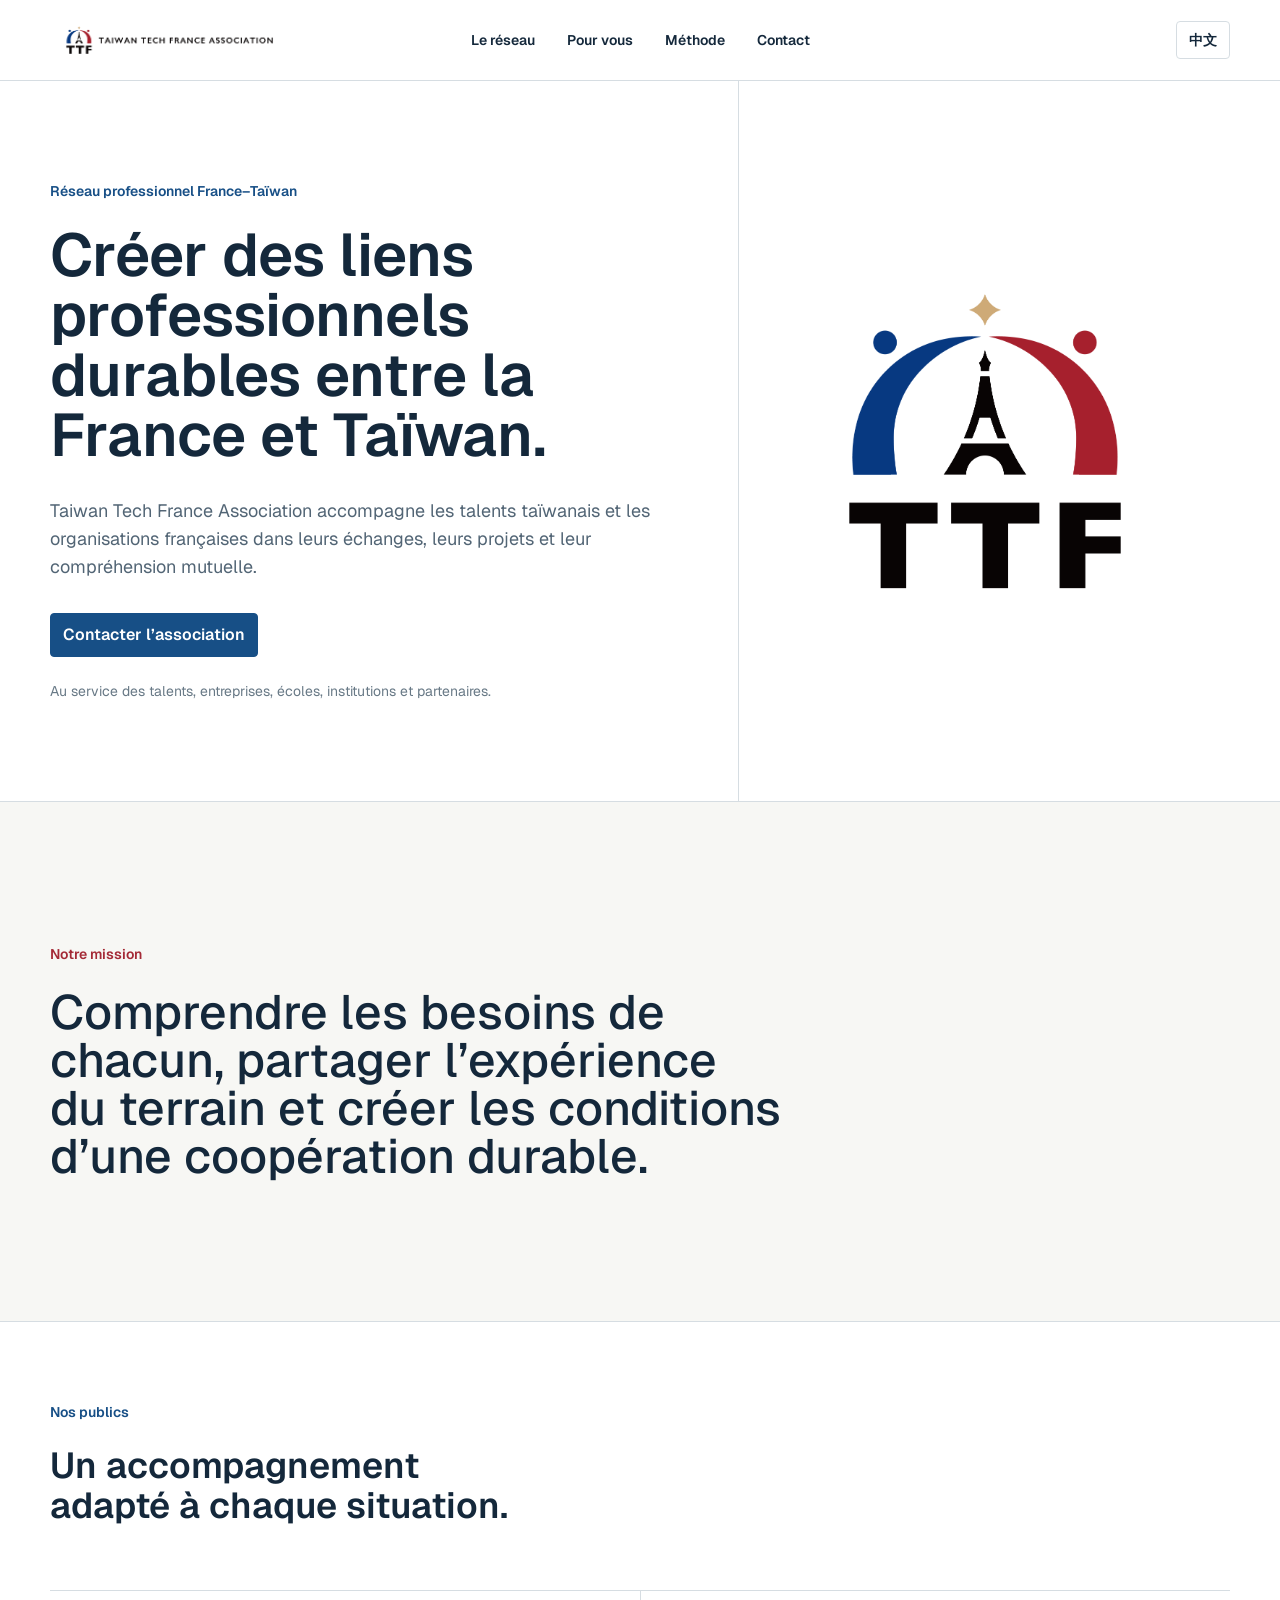
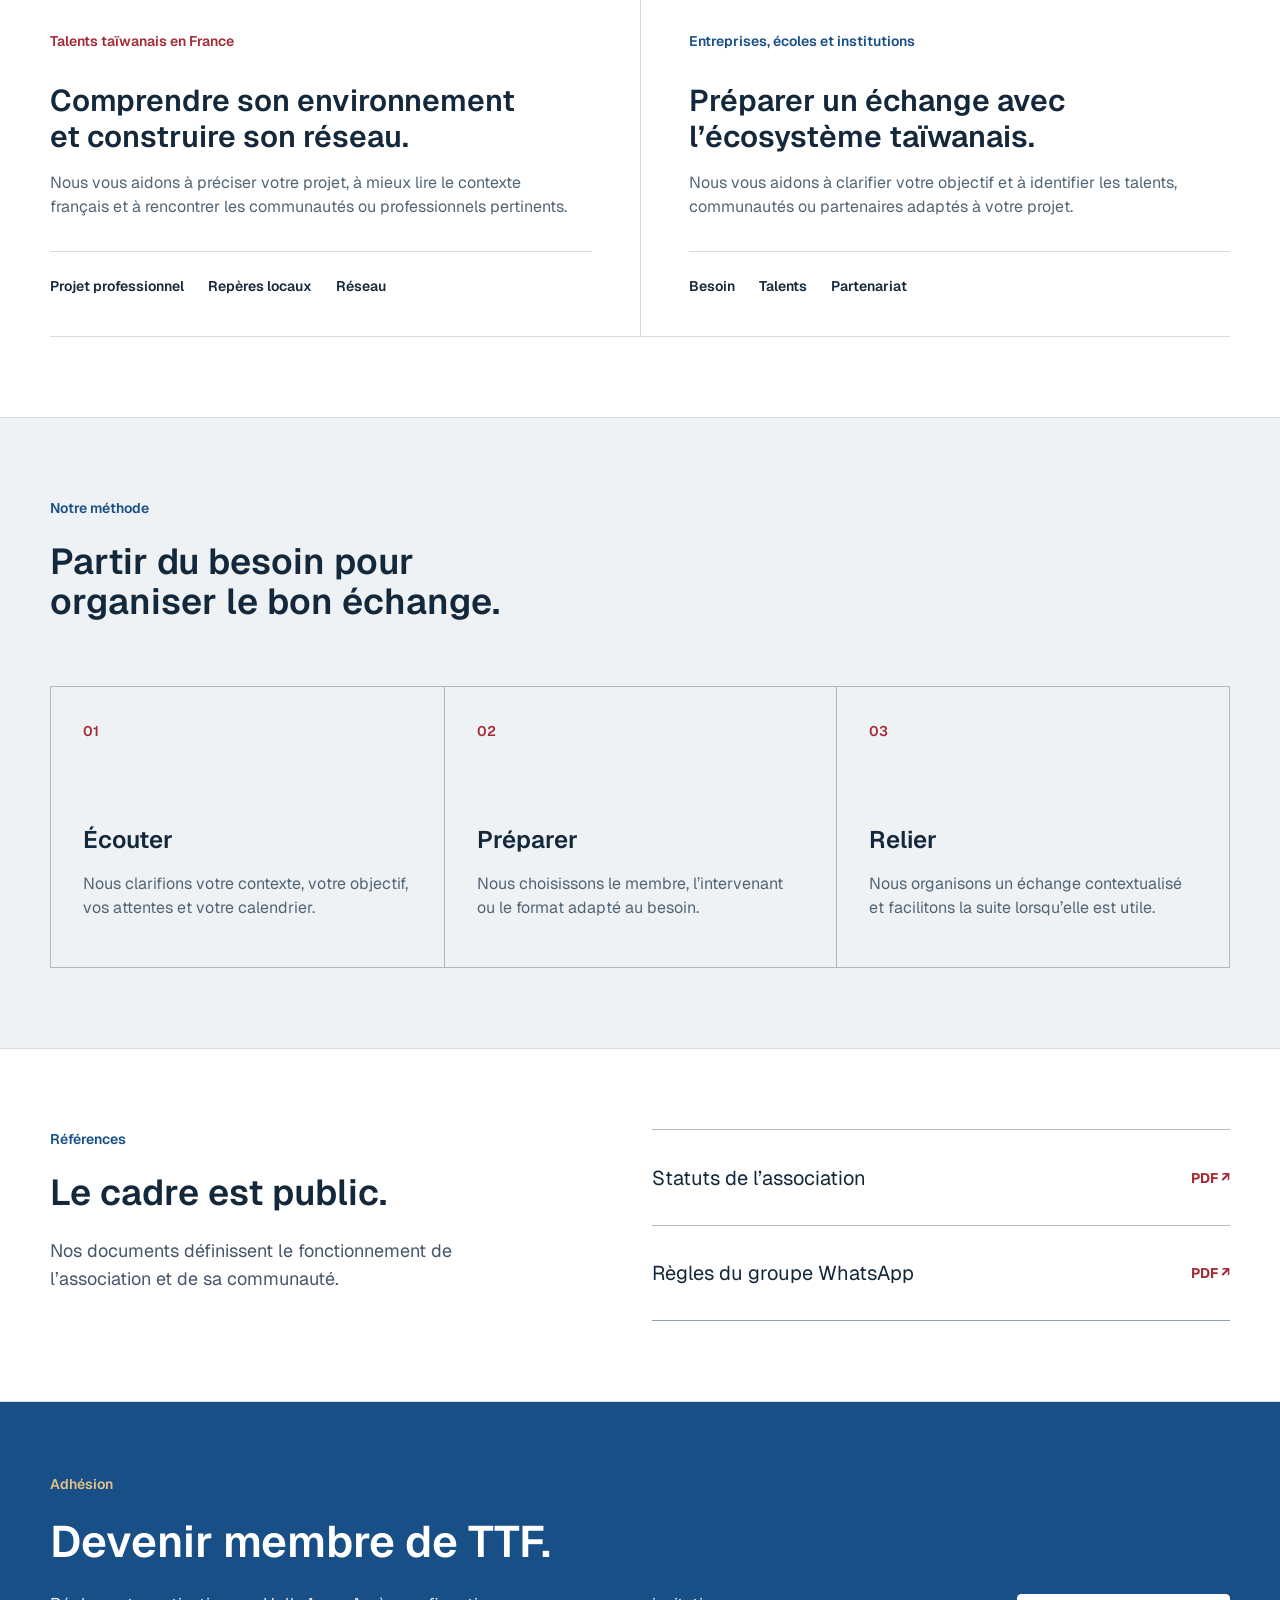
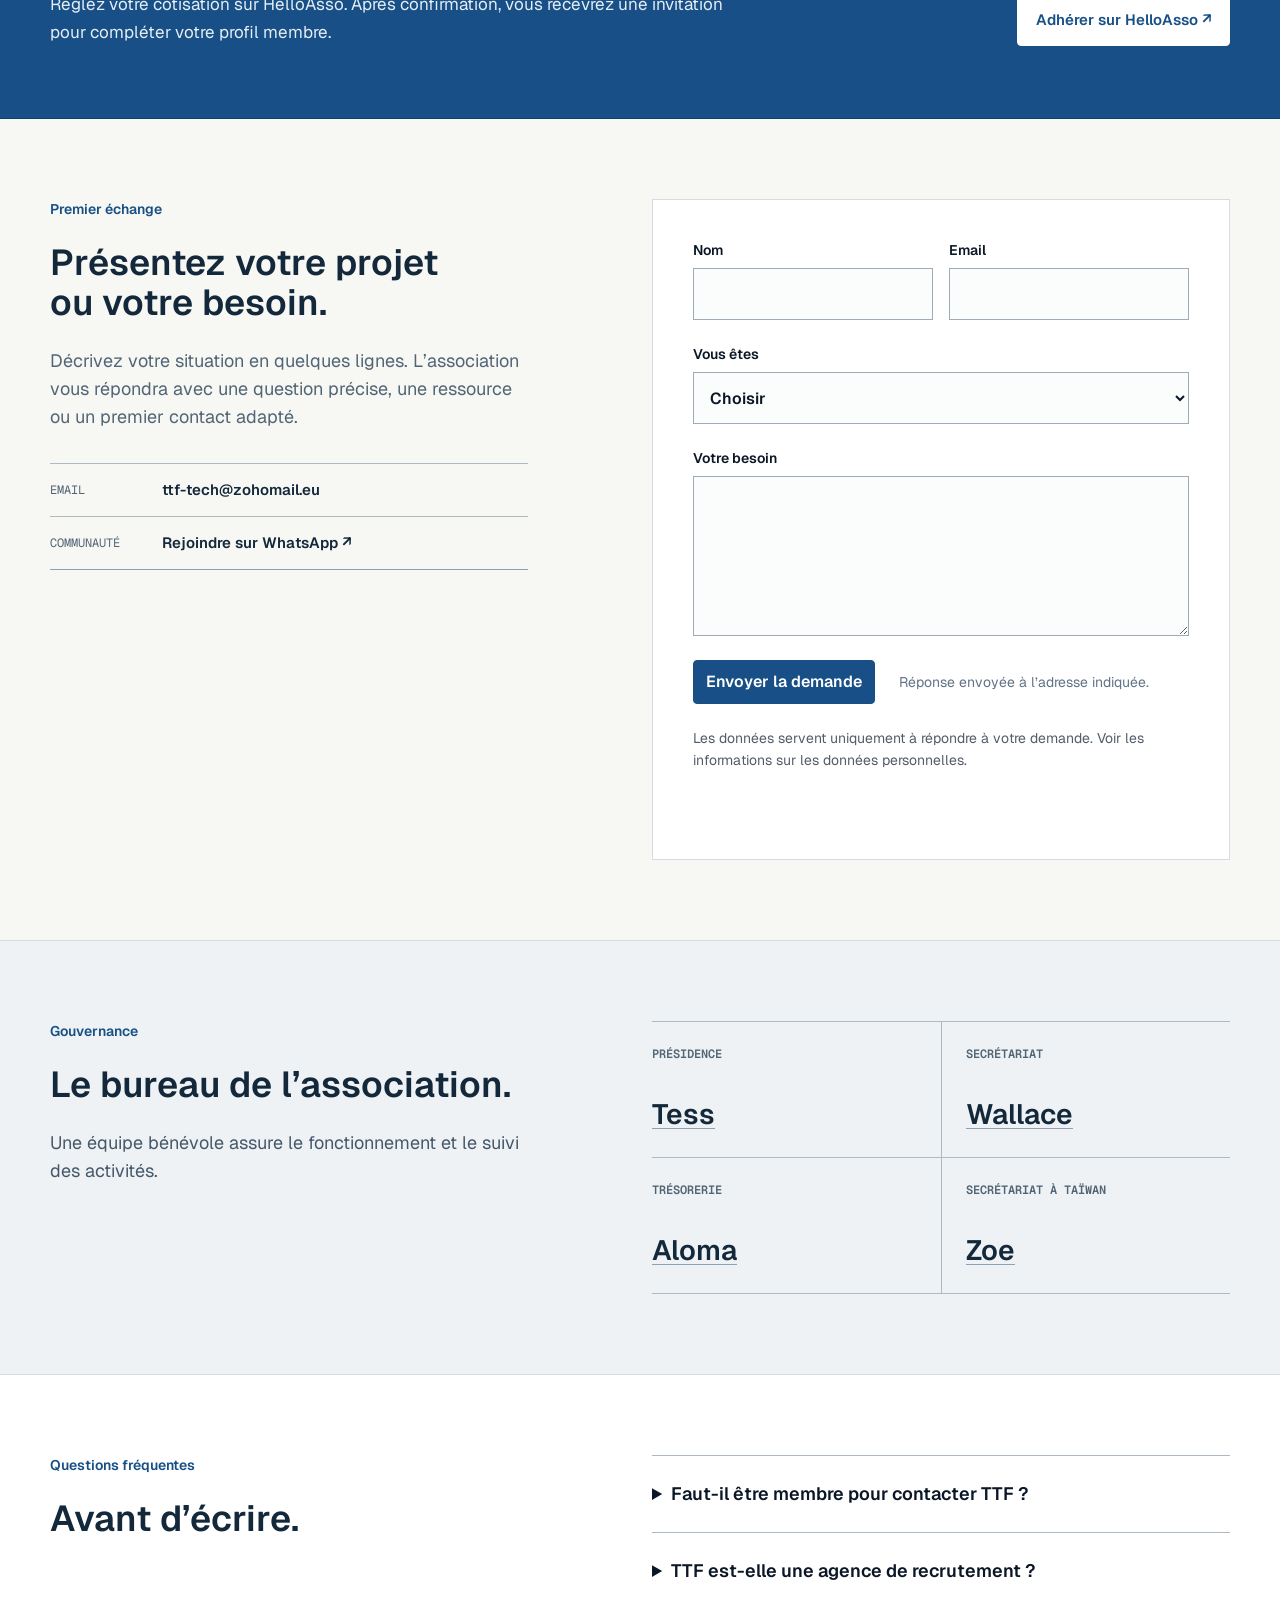
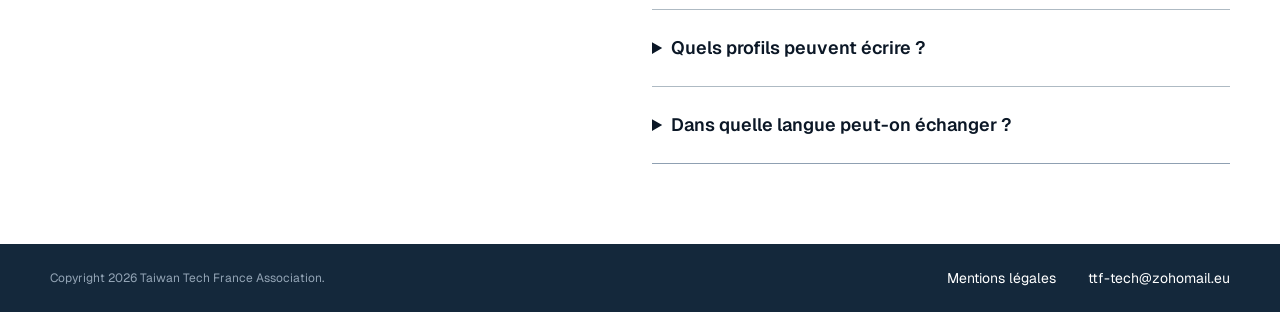
==== fr.html @ 86b26b1c "Make Chinese the default site language" ====
<!DOCTYPE html>
<html lang="fr" data-theme="new">
  <head>
    <meta charset="UTF-8" />
    <!-- Google Analytics -->
    <script async src="https://www.googletagmanager.com/gtag/js?id=G-ZTM2QR5VPV"></script>
    <script>
      window.dataLayer = window.dataLayer || [];
      function gtag(){dataLayer.push(arguments);}
      gtag("js", new Date());
      gtag("config", "G-ZTM2QR5VPV", { content_group: "branding-site" });
    </script>
    <meta name="viewport" content="width=device-width, initial-scale=1.0" />
    <script>document.documentElement.classList.add("js");</script>
    <link rel="icon" href="assets/favicon.ico?v=20260802" type="image/x-icon" />
    <title>Talents taïwanais en France | Taiwan Tech France Association</title>
    <meta
      name="description"
      content="TTF relie les talents taïwanais et les organisations françaises autour de besoins précis, de retours d’expérience et de coopérations concrètes."
    />
    <meta name="robots" content="index, follow" />
    <link rel="canonical" href="https://ttf-tech.github.io/branding-site/fr.html" />
    <meta property="og:type" content="website" />
    <meta property="og:title" content="Taiwan Tech France Association" />
    <meta property="og:description" content="Les bonnes personnes, au bon moment, des deux côtés." />
    <meta property="og:url" content="https://ttf-tech.github.io/branding-site/fr.html" />
    <meta property="og:locale" content="fr_FR" />
    <meta property="og:image" content="https://ttf-tech.github.io/branding-site/assets/logo-mark.png" />
    <meta name="twitter:card" content="summary_large_image" />
    <meta name="twitter:title" content="Taiwan Tech France Association" />
    <meta name="twitter:description" content="Les bonnes personnes, au bon moment, des deux côtés." />
    <meta name="twitter:image" content="https://ttf-tech.github.io/branding-site/assets/logo-mark.png" />
    <link rel="preconnect" href="https://fonts.googleapis.com" />
    <link rel="preconnect" href="https://fonts.gstatic.com" crossorigin />
    <link
      href="https://fonts.googleapis.com/css2?family=Geist:wght@400..600&family=Geist+Mono:wght@400..600&display=swap"
      rel="stylesheet"
    />
    <link rel="stylesheet" href="styles.css?v=20260804-19" />
  </head>
  <body>
    <a class="skip-link" href="#main-content">Aller au contenu</a>

    <header class="journal-header">
        <div class="container journal-nav-shell">
          <a class="journal-brand" href="#accueil" aria-label="Taiwan Tech France Association, accueil">
            <img src="assets/logo-en-horizontal.png" alt="Taiwan Tech France Association" />
          </a>
          <nav id="journal-nav" class="journal-nav" aria-label="Navigation principale">
            <a href="#reseau">Le réseau</a>
            <a href="#publics-accompagnes">Pour vous</a>
            <a href="#methode-association">Méthode</a>
            <a href="#contact">Contact</a>
          </nav>
          <div class="journal-tools">
            <a class="journal-language" href="index.html" hreflang="zh-Hant" aria-label="Afficher le site en chinois traditionnel">中文</a>
            <button class="journal-menu-toggle" type="button" aria-expanded="false" aria-controls="journal-nav" aria-label="Ouvrir le menu">
              <span aria-hidden="true"></span><span aria-hidden="true"></span>
            </button>
          </div>
        </div>
      </header>

      <main id="main-content">
        <section id="accueil" class="journal-hero">
          <div class="container journal-hero-grid">
            <div class="journal-hero-copy journal-reveal">
              <p class="journal-kicker">Réseau professionnel France–Taïwan</p>
              <h1>Créer des liens professionnels durables entre la France et Taïwan.</h1>
              <p class="journal-lead">
                Taiwan Tech France Association accompagne les talents taïwanais et les organisations
                françaises dans leurs échanges, leurs projets et leur compréhension mutuelle.
              </p>
              <a class="journal-primary" href="#contact">Contacter l’association</a>
              <p class="journal-proof">Au service des talents, entreprises, écoles, institutions et partenaires.</p>
            </div>
            <div class="journal-hero-visual journal-reveal" aria-label="Symbole de Taiwan Tech France Association">
              <div class="journal-axis"><span>France</span><span>Taïwan</span></div>
              <div class="journal-symbol">
                <img src="assets/logo-mark.png" alt="Symbole TTF, pont entre la France et Taïwan" />
              </div>
              <div class="journal-index" aria-hidden="true">
                <span>Écouter</span><span>Orienter</span><span>Relier</span>
              </div>
            </div>
          </div>
        </section>

        <section id="reseau" class="journal-manifesto">
          <div class="container">
            <p class="journal-kicker">Notre mission</p>
            <h2 class="tagline-reveal">Comprendre les besoins de chacun, partager l’expérience du terrain et créer les conditions d’une coopération durable.</h2>
          </div>
        </section>

        <section id="publics-accompagnes" class="journal-pathways">
          <div class="container">
            <div class="journal-section-heading journal-reveal">
              <p class="journal-kicker">Nos publics</p>
              <h2>Un accompagnement adapté à chaque situation.</h2>
            </div>
            <div class="journal-pathway-grid">
              <article class="journal-pathway journal-pathway-talent journal-reveal">
                <p class="journal-pathway-label">Talents taïwanais en France</p>
                <h3>Comprendre son environnement et construire son réseau.</h3>
                <p>Nous vous aidons à préciser votre projet, à mieux lire le contexte français et à rencontrer les communautés ou professionnels pertinents.</p>
                <ul><li>Projet professionnel</li><li>Repères locaux</li><li>Réseau</li></ul>
              </article>
              <article class="journal-pathway journal-pathway-organisation journal-reveal">
                <p class="journal-pathway-label">Entreprises, écoles et institutions</p>
                <h3>Préparer un échange avec l’écosystème taïwanais.</h3>
                <p>Nous vous aidons à clarifier votre objectif et à identifier les talents, communautés ou partenaires adaptés à votre projet.</p>
                <ul><li>Besoin</li><li>Talents</li><li>Partenariat</li></ul>
              </article>
            </div>
          </div>
        </section>

        <section id="methode-association" class="journal-process">
          <div class="container">
            <div class="journal-process-title journal-reveal">
              <p class="journal-kicker">Notre méthode</p>
              <h2>Partir du besoin pour organiser le bon échange.</h2>
            </div>
            <ol class="journal-process-list">
              <li class="journal-reveal"><span>01</span><h3>Écouter</h3><p>Nous clarifions votre contexte, votre objectif, vos attentes et votre calendrier.</p></li>
              <li class="journal-reveal"><span>02</span><h3>Préparer</h3><p>Nous choisissons le membre, l’intervenant ou le format adapté au besoin.</p></li>
              <li class="journal-reveal"><span>03</span><h3>Relier</h3><p>Nous organisons un échange contextualisé et facilitons la suite lorsqu’elle est utile.</p></li>
            </ol>
          </div>
        </section>

        <section class="journal-resources">
          <div class="container journal-resources-grid">
            <div class="journal-section-heading journal-reveal"><p class="journal-kicker">Références</p><h2>Le cadre est public.</h2><p>Nos documents définissent le fonctionnement de l’association et de sa communauté.</p></div>
            <div class="journal-document-list journal-reveal">
              <a href="assets/TTF%20French%20Final%20Version.pdf" target="_blank" rel="noopener" type="application/pdf"><span>Statuts de l’association</span><strong>PDF ↗</strong></a>
              <a href="assets/TTF%20Whtasapp%20French%20version.pdf" target="_blank" rel="noopener" type="application/pdf"><span>Règles du groupe WhatsApp</span><strong>PDF ↗</strong></a>
            </div>
          </div>
        </section>

        <span class="journal-membership-marker" aria-hidden="true"></span>
        <section class="journal-membership">
          <div class="container journal-membership-grid">
            <div class="journal-reveal journal-membership-copy">
              <p class="journal-kicker">Adhésion</p>
              <h2>Devenir membre de TTF.</h2>
              <p>Réglez votre cotisation sur HelloAsso. Après confirmation, vous recevrez une invitation pour compléter votre profil membre.</p>
            </div>
            <a class="journal-membership-action journal-reveal" href="https://www.helloasso.com/beta/associations/taiwan-tech-france-association/adhesions/adhesion-officielle-taiwan-tech-france-association" target="_blank" rel="noopener">Adhérer sur HelloAsso ↗</a>
          </div>
        </section>

        <section id="contact" class="journal-contact">
          <div class="container journal-contact-grid">
            <div class="journal-contact-copy journal-reveal">
              <p class="journal-kicker">Premier échange</p>
              <h2>Présentez votre projet ou votre besoin.</h2>
              <p>Décrivez votre situation en quelques lignes. L’association vous répondra avec une question précise, une ressource ou un premier contact adapté.</p>
              <div class="journal-contact-channels" aria-label="Moyens de contact">
                <a href="mailto:ttf-tech@zohomail.eu"><span>Email</span><strong>ttf-tech@zohomail.eu</strong></a>
                <a href="https://chat.whatsapp.com/KHbrXiHLP9D5GdN6rgqlxy" target="_blank" rel="noopener"><span>Communauté</span><strong>Rejoindre sur WhatsApp ↗</strong></a>
              </div>
            </div>
            <form class="journal-form" action="https://formspree.io/f/meeyyoko" method="POST">
              <input type="hidden" name="_subject" value="Nouvelle demande depuis le site TTF" />
              <input type="hidden" name="language" value="fr" />
              <div class="journal-form-row">
                <label>Nom<input type="text" name="name" autocomplete="name" required /></label>
                <label>Email<input type="email" name="email" autocomplete="email" required /></label>
              </div>
              <label>Vous êtes<select name="audience" required><option value="">Choisir</option><option value="talent">Talent</option><option value="organization">Entreprise / organisation</option><option value="other">Autre</option></select></label>
              <label>Votre besoin<textarea name="message" rows="5" required></textarea></label>
              <div class="journal-form-actions"><button class="journal-primary" type="submit" data-idle-label="Envoyer la demande" data-sending-label="Envoi en cours…">Envoyer la demande</button><p>Réponse envoyée à l’adresse indiquée.</p></div>
              <p class="form-note">Les données servent uniquement à répondre à votre demande. <a href="mentions-legales.html#donnees">Voir les informations sur les données personnelles.</a></p>
              <p class="form-feedback" role="status" aria-live="polite" aria-atomic="true"></p>
            </form>
          </div>
        </section>

        <section class="journal-bureau">
          <div class="container journal-bureau-grid">
            <div class="journal-section-heading journal-reveal">
              <p class="journal-kicker">Gouvernance</p>
              <h2>Le bureau de l’association.</h2>
              <p>Une équipe bénévole assure le fonctionnement et le suivi des activités.</p>
            </div>
            <dl class="journal-bureau-list journal-reveal">
              <div><dt>Présidence</dt><dd><a href="https://www.linkedin.com/in/yating-h-a9b1a221/" target="_blank" rel="noopener noreferrer">Tess</a></dd></div>
              <div><dt>Secrétariat</dt><dd><a href="https://www.linkedin.com/in/wallace-lin-7704039b/?locale=en" target="_blank" rel="noopener noreferrer">Wallace</a></dd></div>
              <div><dt>Trésorerie</dt><dd><a href="https://www.linkedin.com/in/hsucheng-huang/" target="_blank" rel="noopener noreferrer">Aloma</a></dd></div>
              <div><dt>Secrétariat à Taïwan</dt><dd><a href="https://www.linkedin.com/in/wanchi-zoe-tsai/" target="_blank" rel="noopener noreferrer">Zoe</a></dd></div>
            </dl>
          </div>
        </section>

        <section class="journal-faq">
          <div class="container journal-faq-grid">
            <div class="journal-section-heading"><p class="journal-kicker">Questions fréquentes</p><h2>Avant d’écrire.</h2></div>
            <div>
              <details><summary>Faut-il être membre pour contacter TTF ?</summary><p>Non. Présentez votre besoin et nous vous indiquerons la suite la plus adaptée.</p></details>
              <details><summary>TTF est-elle une agence de recrutement ?</summary><p>Non. L’association facilite l’orientation, les échanges et les premières introductions.</p></details>
              <details><summary>Quels profils peuvent écrire ?</summary><p>Étudiants, diplômés, professionnels, entreprises, écoles, institutions et partenaires peuvent nous contacter.</p></details>
              <details><summary>Dans quelle langue peut-on échanger ?</summary><p>Vous pouvez nous écrire en français, en chinois traditionnel ou en anglais.</p></details>
            </div>
          </div>
        </section>
      </main>

      <footer class="journal-footer">
        <div class="container journal-footer-row">
          <p class="journal-copyright">Copyright <span data-current-year></span> Taiwan Tech France Association.</p>
          <nav class="journal-footer-links" aria-label="Liens de pied de page">
            <a href="mentions-legales.html">Mentions légales</a>
          <a href="mailto:ttf-tech@zohomail.eu">ttf-tech@zohomail.eu</a>
          </nav>
        </div>
      </footer>
    <script src="script.js?v=20260804-10"></script>
  </body>
</html>
---- styles.css ----
:root {
  --surface: #ffffff;
  --surface-secondary: #f5f8fc;
  --surface-accent: #eef5ff;
  --surface-contrast: #050505;
  --text: #111111;
  --text-secondary: #575f6b;
  --text-on-contrast: #ffffff;
  --text-on-contrast-secondary: #b5b5b5;
  --border-subtle: #e9edf2;
  --border-default: #cfd7e3;
  --border-strong: #8f8f8f;
  --focus: #0b428f;
  --blue: #0b428f;
  --accent: #0b428f;
  --blue-soft: rgba(11, 66, 143, 0.1);
  --success: #1f7a4d;
  --danger: #b42318;
  --radius: 8px;
  --container: 1180px;
  --space-1: 0.25rem;
  --space-2: 0.5rem;
  --space-3: 0.75rem;
  --space-4: 1rem;
  --space-5: 1.25rem;
  --space-6: 1.5rem;
  --space-8: 2rem;
  --space-10: 2.5rem;
  --space-12: 3rem;
  --space-16: 4rem;
}

*,
*::before,
*::after {
  box-sizing: border-box;
}

html {
  scroll-behavior: smooth;
}

body {
  margin: 0;
  min-width: 0;
  font-family:
    "Geist",
    "Noto Sans TC",
    "Microsoft JhengHei",
    "PingFang TC",
    Arial,
    sans-serif;
  color: var(--text);
  background: var(--surface);
  line-height: 1.55;
}

a {
  color: inherit;
  text-decoration: none;
}

button,
input,
select,
textarea {
  font: inherit;
}

img {
  display: block;
  max-width: 100%;
}

.skip-link {
  position: absolute;
  left: var(--space-4);
  top: -3rem;
  z-index: 200;
  border: 1px solid var(--text);
  border-radius: var(--radius);
  background: var(--surface);
  color: var(--text);
  padding: var(--space-2) var(--space-3);
}

.skip-link:focus {
  top: var(--space-4);
}

.container {
  width: min(var(--container), calc(100% - 2rem));
  margin: 0 auto;
}

.site-header {
  position: sticky;
  top: 0;
  z-index: 100;
  background: rgba(255, 255, 255, 0.96);
  box-shadow: 0 1px 0 rgba(11, 66, 143, 0.08);
}

.masthead {
  display: grid;
  grid-template-columns: minmax(180px, 320px) 1fr auto;
  align-items: center;
  gap: var(--space-8);
  min-height: 80px;
  border-bottom: 1px solid var(--border-subtle);
}

.brand {
  display: inline-flex;
  align-items: center;
  width: max-content;
  max-width: 100%;
}

.brand-logo {
  width: min(286px, 100%);
  min-height: 60px;
  max-height: 60px;
  object-fit: contain;
  object-position: left center;
}

.brand-logo-zh {
  width: min(312px, 100%);
}

.site-nav {
  display: flex;
  grid-column: 2;
  grid-row: 1;
  justify-content: flex-end;
  align-items: center;
  gap: var(--space-1);
  color: var(--text-secondary);
  font-size: 0.875rem;
  font-weight: 500;
}

.site-nav a {
  border-radius: var(--radius);
  padding: var(--space-2) var(--space-3);
}

.site-nav a:hover,
.site-nav a:focus-visible {
  color: var(--blue);
  background: var(--blue-soft);
}

.nav-cta {
  margin-left: var(--space-2);
  border: 1px solid var(--blue);
  color: var(--blue);
}

.language-link {
  display: inline-flex;
  grid-column: 3;
  grid-row: 1;
  align-items: center;
  justify-content: center;
  gap: var(--space-1);
  min-height: 44px;
  border-left: 1px solid var(--border-default);
  padding-left: var(--space-4);
  color: var(--blue);
  font-size: 0.8125rem;
  font-weight: 600;
  white-space: nowrap;
}

.language-link:hover,
.language-link:focus-visible {
  color: var(--text);
}

.language-current {
  color: var(--text-secondary);
  font-weight: 500;
}

.language-divider {
  color: var(--border-strong);
}

.nav-toggle {
  display: none;
  justify-self: end;
  border: 1px solid var(--border-default);
  border-radius: var(--radius);
  background: var(--surface);
  color: var(--text);
  padding: var(--space-2) var(--space-3);
  font-weight: 600;
}

.nav-toggle:active,
.language-link:active {
  transform: translateY(1px);
}

.opening,
.section {
  padding: var(--space-16) 0;
}

.opening {
  border-bottom: 1px solid var(--border-subtle);
  background:
    linear-gradient(90deg, rgba(11, 66, 143, 0.045) 0 1px, transparent 1px 100%) 0 0 / 88px 88px,
    var(--surface-accent);
}

.opening-grid,
.section-grid,
.contact-grid {
  display: grid;
  grid-template-columns: repeat(12, minmax(0, 1fr));
  gap: var(--space-8);
  align-items: start;
}

.opening-statement {
  grid-column: 1 / span 7;
  position: relative;
  min-height: 25rem;
  padding-bottom: var(--space-16);
}

.opening-mark {
  position: absolute;
  right: 0;
  bottom: 0;
  width: min(20rem, 42vw);
  max-height: 20rem;
  object-fit: contain;
  object-position: left bottom;
  opacity: 0.16;
  filter: grayscale(1);
}

.opening-proof {
  grid-column: 9 / span 4;
  min-width: 0;
}

.context {
  margin: 0 0 var(--space-4);
  color: var(--text-secondary);
  font-size: 0.875rem;
}

h1,
h2,
h3 {
  margin-top: 0;
  color: var(--text);
  font-weight: 600;
  letter-spacing: 0;
}

h1 {
  max-width: 12ch;
  margin-bottom: 0;
  font-size: clamp(3.1rem, 7vw, 6.6rem);
  line-height: 0.95;
}

h2 {
  margin-bottom: 0;
  font-size: clamp(2rem, 4vw, 3.7rem);
  line-height: 1;
}

h3 {
  margin-bottom: var(--space-2);
  font-size: 1.05rem;
  line-height: 1.25;
}

p {
  margin-top: 0;
  color: var(--text-secondary);
}

.opening-proof > p,
.reading p,
.contact-grid > div > p {
  max-width: 64ch;
  font-size: 1.05rem;
}

.evidence-list {
  margin: var(--space-8) 0 0;
  border-top: 1px solid var(--border-default);
}

.evidence-list div {
  display: grid;
  grid-template-columns: 7rem 1fr;
  gap: var(--space-4);
  border-bottom: 1px solid var(--border-subtle);
  border-left: 3px solid transparent;
  padding: var(--space-4) 0;
  padding-left: var(--space-4);
}

.evidence-list div:nth-child(1) {
  border-left-color: var(--accent);
}

.evidence-list div:nth-child(2) {
  border-left-color: var(--accent);
}

.evidence-list div:nth-child(3) {
  border-left-color: var(--accent);
}

.evidence-list dt {
  color: var(--text);
  font-weight: 600;
}

.evidence-list dd {
  margin: 0;
  color: var(--text-secondary);
}

.opening-actions,
.form-actions,
.form-row {
  display: flex;
  flex-wrap: wrap;
  gap: var(--space-3);
}

.opening-actions {
  margin-top: var(--space-8);
}

.button {
  display: inline-flex;
  align-items: center;
  justify-content: center;
  min-height: 44px;
  border: 1px solid var(--text);
  border-radius: var(--radius);
  padding: var(--space-2) var(--space-4);
  font-weight: 500;
  transition:
    background-color 0.15s ease,
    color 0.15s ease,
    border-color 0.15s ease,
    transform 0.15s ease;
}

.button-primary {
  border-color: var(--accent);
  background: var(--accent);
  color: var(--surface);
}

.button-primary:hover,
.button-primary:focus-visible {
  background: #083775;
  border-color: #083775;
  transform: translateY(-1px);
}

.button-secondary {
  background: var(--surface);
  color: var(--accent);
  border-color: var(--border-default);
}

.button-secondary:hover,
.button-secondary:focus-visible {
  background: var(--blue-soft);
  border-color: rgba(11, 66, 143, 0.28);
}

.section {
  border-bottom: 1px solid var(--border-subtle);
}

.section-grid > div:first-child {
  grid-column: 1 / span 5;
}

.section-grid > .reading,
.section-grid > .method-list {
  grid-column: 7 / span 6;
}

.section-intro {
  max-width: 760px;
  margin-bottom: var(--space-10);
}

.section-contrast {
  background: var(--surface-secondary);
}

.comparison {
  display: grid;
  grid-template-columns: repeat(2, minmax(0, 1fr));
  border-top: 1px solid var(--border-default);
}

.comparison article {
  border-top: 3px solid var(--accent);
  padding: var(--space-6) var(--space-6) 0 0;
}

.comparison article + article {
  border-left: 1px solid var(--border-default);
  padding-left: var(--space-6);
}

.comparison p {
  max-width: 52ch;
}

.comparison ul,
.method-list,
.contact-checklist {
  margin: var(--space-5) 0 0;
  padding: 0;
  list-style: none;
}

.comparison li,
.contact-checklist li {
  position: relative;
  margin-top: var(--space-3);
  padding-left: var(--space-4);
  color: var(--text-secondary);
}

.comparison li::before,
.contact-checklist li::before {
  content: "";
  position: absolute;
  left: 0;
  top: 0.72em;
  width: 0.35rem;
  height: 0.35rem;
  background: var(--accent);
}

.method-list {
  border-top: 1px solid var(--border-default);
}

.method-list li {
  display: grid;
  grid-template-columns: 4rem 1fr;
  gap: var(--space-5);
  border-bottom: 1px solid var(--border-subtle);
  padding: var(--space-5) 0;
}

.method-list span {
  color: var(--accent);
  font-family: "Geist Mono", monospace;
  font-size: 0.875rem;
  font-weight: 600;
}

.method-list p {
  margin-bottom: 0;
}

.table-wrap {
  width: 100%;
  overflow-x: auto;
}

table {
  width: 100%;
  border-collapse: collapse;
  table-layout: fixed;
}

caption {
  caption-side: bottom;
  padding-top: var(--space-3);
  color: var(--text-secondary);
  font-size: 0.875rem;
  text-align: left;
}

th,
td {
  border-bottom: 1px solid var(--border-subtle);
  padding: var(--space-4) var(--space-3) var(--space-4) 0;
  text-align: left;
  vertical-align: top;
}

th {
  border-bottom-color: var(--border-default);
  color: var(--text);
  font-weight: 600;
}

td {
  color: var(--text-secondary);
}

td:first-child {
  color: var(--text);
  font-weight: 500;
}

.section-contact {
  background: var(--surface-accent);
}

.contact-grid > div:first-child {
  grid-column: 1 / span 5;
}

.join-form {
  grid-column: 7 / span 6;
  display: grid;
  width: 100%;
  gap: var(--space-4);
  min-width: 0;
  border-top: 3px solid var(--accent);
  padding-top: var(--space-6);
}

.join-form label {
  display: grid;
  flex: 1 1 220px;
  gap: var(--space-2);
  color: var(--text);
  font-weight: 500;
}

.join-form input,
.join-form select,
.join-form textarea {
  display: block;
  width: 100%;
  max-width: 100%;
  min-width: 0;
  border: 1px solid var(--border-default);
  border-radius: var(--radius);
  background: var(--surface);
  color: var(--text);
  font-size: 1rem;
  padding: 0.78rem 0.85rem;
}

.join-form input,
.join-form select {
  min-height: 44px;
}

.join-form textarea {
  min-height: 8.5rem;
  resize: vertical;
}

.form-honeypot {
  position: absolute;
  left: -10000px;
  width: 1px;
  height: 1px;
  overflow: hidden;
}

.join-form input:focus-visible,
.join-form select:focus-visible,
.join-form textarea:focus-visible,
.nav-toggle:focus-visible,
.site-nav a:focus-visible,
.language-link:focus-visible,
.footer-links a:focus-visible,
.footer-contact:focus-visible,
.button:focus-visible {
  border-color: var(--blue);
  outline: 3px solid rgba(11, 66, 143, 0.22);
  outline-offset: 3px;
}

.form-note,
.form-feedback {
  margin: 0;
  color: var(--text-secondary);
  font-size: 0.875rem;
}

.form-feedback {
  min-height: 1.5rem;
  font-weight: 600;
}

.form-feedback:empty {
  visibility: hidden;
}

.form-feedback.is-success {
  color: var(--success);
}

.form-feedback.is-error {
  color: var(--danger);
}

.join-form .button:disabled {
  cursor: wait;
  opacity: 0.68;
  transform: none;
}

.site-footer {
  padding: var(--space-10) 0 var(--space-6);
  background: var(--surface);
  border-top: 4px solid var(--accent);
}

.footer-shell {
  display: grid;
  grid-template-columns: minmax(220px, 0.75fr) minmax(0, 1.25fr);
  align-items: start;
  gap: var(--space-12);
}

.footer-brand {
  display: inline-flex;
  width: max-content;
  max-width: 100%;
}

.footer-logo {
  width: min(260px, 54vw);
  min-height: 60px;
  max-height: 64px;
  object-fit: contain;
  object-position: left center;
}

.footer-nav {
  display: grid;
  grid-template-columns: minmax(260px, 1.2fr) minmax(220px, 0.8fr);
  gap: var(--space-8);
  width: 100%;
}

.footer-group {
  min-width: 0;
}

.footer-heading {
  margin: 0 0 var(--space-2);
  color: var(--text);
  font-size: 0.8125rem;
  font-weight: 600;
}

.footer-links {
  display: grid;
  margin: 0;
  padding: 0;
  list-style: none;
  color: var(--text-secondary);
  font-size: 0.875rem;
}

.footer-links li {
  border-top: 1px solid var(--border-subtle);
}

.footer-links li:last-child {
  border-bottom: 1px solid var(--border-subtle);
}

.footer-links a,
.footer-contact {
  display: flex;
  align-items: center;
  min-height: 44px;
  padding: var(--space-2) 0;
  color: var(--text-secondary);
  overflow-wrap: anywhere;
}

.footer-contact {
  border-top: 1px solid var(--border-subtle);
  border-bottom: 1px solid var(--border-subtle);
  font-size: 0.875rem;
}

.footer-links a:hover,
.footer-links a:focus-visible,
.footer-contact:hover,
.footer-contact:focus-visible {
  color: var(--text);
}

.footer-bottom {
  width: min(var(--container), calc(100% - 2rem));
  margin: var(--space-8) auto 0;
  border-top: 1px solid var(--border-subtle);
  padding-top: var(--space-4);
  color: var(--text-secondary);
  font-size: 0.875rem;
}

.legal-main {
  padding: var(--space-16) 0;
  border-bottom: 1px solid var(--border-subtle);
}

.legal-card {
  max-width: 880px;
  margin: 0 auto;
}

.legal-card h1 {
  max-width: none;
  margin-bottom: var(--space-8);
  font-size: clamp(2.6rem, 7vw, 5.5rem);
}

.legal-card section {
  border-top: 1px solid var(--border-default);
  padding-top: var(--space-6);
}

.legal-card section + section {
  margin-top: var(--space-8);
}

@media (max-width: 1080px) {
  .masthead {
    grid-template-columns: minmax(150px, 260px) 1fr auto;
    gap: var(--space-4);
  }

  .brand-logo,
  .brand-logo-zh {
    width: min(240px, 100%);
  }

  .site-nav {
    font-size: 0.82rem;
  }

  .site-nav a {
    padding-inline: var(--space-2);
  }
}

@media (max-width: 900px) {
  .masthead {
    grid-template-columns: minmax(0, 1fr) auto auto;
    gap: var(--space-2);
    min-height: 80px;
  }

  .brand-logo,
  .brand-logo-zh {
    width: min(220px, 50vw);
    min-height: 60px;
    max-height: 60px;
  }

  .nav-toggle {
    display: inline-flex;
    grid-column: 3;
    grid-row: 1;
  }

  .language-link {
    grid-column: 2;
    grid-row: 1;
    min-width: 62px;
    border-left: 0;
    padding: var(--space-2);
  }

  .site-nav {
    position: absolute;
    top: 80px;
    left: 1rem;
    right: 1rem;
    display: none;
    flex-direction: column;
    align-items: stretch;
    gap: var(--space-1);
    border: 1px solid var(--border-default);
    border-radius: var(--radius);
    background: var(--surface);
    padding: var(--space-3);
  }

  .site-nav.is-open {
    display: flex;
  }

  .site-nav a {
    padding: var(--space-3);
  }

  .nav-cta {
    margin-left: 0;
  }

  .opening-grid,
  .section-grid,
  .contact-grid {
    grid-template-columns: 1fr;
  }

  .opening-statement,
  .opening-proof,
  .section-grid > div:first-child,
  .section-grid > .reading,
  .section-grid > .method-list,
  .contact-grid > div:first-child,
  .join-form {
    grid-column: auto;
  }

  .opening-statement {
    min-height: 0;
    padding-bottom: 0;
  }

  .opening-mark {
    position: static;
    width: min(12rem, 46vw);
    margin-top: var(--space-8);
  }

  h1 {
    max-width: 13ch;
  }

  .comparison {
    grid-template-columns: 1fr;
  }

  .comparison article {
    padding-right: 0;
  }

  .comparison article + article {
    border-left: 0;
    border-top: 1px solid var(--border-default);
    margin-top: var(--space-6);
    padding-left: 0;
    padding-top: var(--space-6);
  }

  .footer-shell {
    grid-template-columns: 1fr;
    gap: var(--space-8);
  }

  .footer-nav {
    grid-template-columns: repeat(2, minmax(0, 1fr));
  }
}

@media (max-width: 640px) {
  .opening,
  .section {
    padding: var(--space-12) 0;
  }

  .container {
    width: min(var(--container), calc(100% - 1.25rem));
  }

  h1 {
    max-width: none;
    font-size: clamp(2.8rem, 14vw, 4.5rem);
  }

  h2 {
    font-size: clamp(2rem, 10vw, 3rem);
  }

  .evidence-list div,
  .method-list li {
    grid-template-columns: 1fr;
    gap: var(--space-2);
  }

  .form-row,
  .form-actions {
    flex-direction: column;
    align-items: stretch;
  }

  .join-form {
    gap: var(--space-3);
  }

  .join-form label {
    flex: 0 1 auto;
  }

  .footer-nav {
    grid-template-columns: 1fr;
    gap: var(--space-6);
  }

  .footer-logo {
    width: min(240px, 100%);
  }

  .button,
  .opening-actions a,
  .form-actions .button {
    width: 100%;
  }

  th,
  td {
    min-width: 12rem;
  }
}

@media (max-width: 340px) {
  .language-link {
    min-width: 44px;
  }

  .language-current,
  .language-divider {
    display: none;
  }
}

@media (prefers-reduced-motion: reduce) {
  html {
    scroll-behavior: auto;
  }

  .button {
    transition: none;
  }
}

/* Current journal experience. */

html[data-theme="new"] body {
  background: #f8fafc;
  color: #0b1726;
}

html[data-theme="new"] .journal-header {
  position: sticky;
  top: 0;
  z-index: 110;
  border-bottom: 1px solid #cdd7e2;
  background: rgba(255, 255, 255, 0.96);
}

html[data-theme="new"] .journal-nav-shell {
  display: grid;
  grid-template-columns: minmax(220px, 1fr) auto minmax(120px, 1fr);
  align-items: center;
  min-height: 80px;
  gap: 32px;
}

html[data-theme="new"] .journal-brand {
  justify-self: start;
  display: flex;
  align-items: center;
  min-width: 0;
}

html[data-theme="new"] .journal-brand img {
  display: block;
  width: auto;
  height: 60px;
  object-fit: contain;
}

html[data-theme="new"] .journal-nav {
  display: flex;
  align-items: center;
  gap: 32px;
}

html[data-theme="new"] .journal-nav a,
html[data-theme="new"] .journal-language {
  color: #0b1726;
  font-size: 0.875rem;
  line-height: 1.25rem;
  font-weight: 600;
  text-decoration: none;
  transition:
    color 700ms var(--motion-ease),
    transform 700ms var(--motion-ease);
}

html[data-theme="new"] .journal-nav a:hover,
html[data-theme="new"] .journal-language:hover {
  color: #0b428f;
  transform: translateY(-2px);
}

html[data-theme="new"] .journal-nav a:active,
html[data-theme="new"] .journal-language:active {
  transform: translateY(1px);
}

html[data-theme="new"] .journal-tools {
  justify-self: end;
  display: flex;
  align-items: center;
  gap: 16px;
}

html[data-theme="new"] .journal-language {
  min-width: 40px;
  padding: 8px 12px;
  border: 1px solid #cdd7e2;
  border-radius: 4px;
  text-align: center;
}

html[data-theme="new"] .journal-menu-toggle {
  display: none;
}

html[data-theme="new"] .journal-hero {
  position: relative;
  overflow: hidden;
  min-height: calc(100svh - 124px);
  border-bottom: 1px solid #0b1726;
  background: #f8fafc;
}

html[data-theme="new"] .journal-hero-grid {
  display: grid;
  grid-template-columns: repeat(12, minmax(0, 1fr));
  min-height: calc(100svh - 124px);
}

html[data-theme="new"] .journal-hero-copy {
  grid-column: 1 / span 7;
  align-self: center;
  padding: 80px 64px 80px 0;
}

html[data-theme="new"] .journal-kicker {
  margin: 0 0 24px;
  color: #0b428f;
  font-size: 0.875rem;
  line-height: 1.25rem;
  font-weight: 600;
}

html[data-theme="new"] .journal-hero h1 {
  max-width: 680px;
  margin: 0;
  background: linear-gradient(90deg, #000000, #666666);
  background-clip: text;
  color: transparent;
  font-size: 4.5rem;
  line-height: 1;
  font-weight: 600;
  text-wrap: balance;
}

html[data-theme="new"] .journal-lead {
  max-width: 620px;
  margin: 32px 0 0;
  color: #45576a;
  font-size: 1.25rem;
  line-height: 1.75rem;
  text-wrap: pretty;
}

html[data-theme="new"] .journal-primary {
  display: inline-flex;
  align-items: center;
  justify-content: center;
  min-height: 44px;
  margin-top: 32px;
  border: 1px solid #0b428f;
  border-radius: 4px;
  background: #0b428f;
  color: #ffffff;
  padding: 8px 12px;
  font: inherit;
  font-size: 1rem;
  line-height: 1.5rem;
  font-weight: 600;
  text-decoration: none;
  cursor: pointer;
  transition:
    background-color 700ms var(--motion-ease),
    border-color 700ms var(--motion-ease),
    transform 700ms var(--motion-ease);
}

html[data-theme="new"] .journal-primary:hover {
  border-color: #0b1726;
  background: #0b1726;
  transform: translateY(-2px);
}

html[data-theme="new"] .journal-primary:active {
  transform: scale(0.98);
}

html[data-theme="new"] .journal-primary:disabled {
  border-color: #8290a0;
  background: #8290a0;
  cursor: wait;
}

html[data-theme="new"] .journal-proof {
  max-width: 480px;
  margin: 24px 0 0;
  color: #617386;
  font-size: 0.875rem;
  line-height: 1.25rem;
}

html[data-theme="new"] .journal-hero-visual {
  grid-column: 8 / span 5;
  display: grid;
  grid-template-rows: auto 1fr auto;
  min-height: 100%;
  border-left: 1px solid #0b1726;
  background: #0b428f;
}

html[data-theme="new"] .journal-axis,
html[data-theme="new"] .journal-index {
  display: flex;
  align-items: center;
  justify-content: space-between;
  color: #ffffff;
  padding: 24px 32px;
  font-size: 0.75rem;
  line-height: 1rem;
  font-weight: 600;
}

html[data-theme="new"] .journal-axis {
  border-bottom: 1px solid rgba(255, 255, 255, 0.4);
}

html[data-theme="new"] .journal-symbol {
  display: grid;
  place-items: center;
  margin: 48px 32px;
  background: #ffffff;
  padding: 32px;
  transform: translateX(-48px);
}

html[data-theme="new"] .journal-symbol img {
  display: block;
  width: min(100%, 360px);
  height: auto;
  object-fit: contain;
}

html[data-theme="new"] .journal-index {
  gap: 16px;
  border-top: 1px solid rgba(255, 255, 255, 0.4);
  background: #b51f31;
}

html[data-theme="new"] .journal-manifesto {
  min-height: 720px;
  display: flex;
  align-items: center;
  background: #111111;
  color: #ffffff;
  padding: 96px 0;
}

html[data-theme="new"] .journal-manifesto .journal-kicker {
  color: #d5b174;
}

html[data-theme="new"] .journal-manifesto h2 {
  max-width: 980px;
  margin: 0;
  font-size: 3.75rem;
  line-height: 1;
  font-weight: 500;
  text-wrap: balance;
}

html[data-theme="new"] .journal-manifesto .tagline-word {
  color: rgba(255, 255, 255, 0.3);
  transition: color 800ms var(--motion-ease);
  transition-delay: calc(var(--word-index) * 45ms);
}

html[data-theme="new"] .journal-manifesto .tagline-word.is-active {
  color: #ffffff;
}

html[data-theme="new"] .journal-pathways,
html[data-theme="new"] .journal-fieldwork,
html[data-theme="new"] .journal-process,
html[data-theme="new"] .journal-resources,
html[data-theme="new"] .journal-contact,
html[data-theme="new"] .journal-faq {
  padding: 96px 0;
}

html[data-theme="new"] .journal-section-heading {
  max-width: 680px;
}

html[data-theme="new"] .journal-section-heading h2,
html[data-theme="new"] .journal-process-title h2,
html[data-theme="new"] .journal-contact-copy h2 {
  margin: 0;
  color: #0b1726;
  font-size: 3rem;
  line-height: 1;
  font-weight: 600;
  text-wrap: balance;
}

html[data-theme="new"] .journal-section-heading > p:last-child {
  margin: 24px 0 0;
  color: #45576a;
  font-size: 1.125rem;
  line-height: 1.75rem;
}

html[data-theme="new"] .journal-pathways {
  background: #ffffff;
}

html[data-theme="new"] .journal-pathway-grid {
  display: grid;
  grid-template-columns: 5fr 7fr;
  align-items: end;
  gap: 0;
  margin-top: 64px;
}

html[data-theme="new"] .journal-pathway {
  min-height: 400px;
  display: flex;
  flex-direction: column;
  justify-content: space-between;
  padding: 40px;
}

html[data-theme="new"] .journal-pathway-talent {
  background: #b51f31;
  color: #ffffff;
}

html[data-theme="new"] .journal-pathway-organisation {
  min-height: 480px;
  background: #e9f0f7;
  color: #0b1726;
}

html[data-theme="new"] .journal-pathway-label {
  margin: 0 0 48px;
  color: inherit;
  font-size: 0.875rem;
  line-height: 1.25rem;
  font-weight: 600;
}

html[data-theme="new"] .journal-pathway h3 {
  max-width: 520px;
  margin: auto 0 24px;
  font-size: 2.25rem;
  line-height: 2.5rem;
  font-weight: 600;
  color: inherit;
}

html[data-theme="new"] .journal-pathway > p:not(.journal-pathway-label) {
  max-width: 520px;
  margin: 0;
  font-size: 1.125rem;
  line-height: 1.75rem;
  color: inherit;
}

html[data-theme="new"] .journal-pathway ul {
  display: flex;
  flex-wrap: wrap;
  gap: 8px 24px;
  margin: 40px 0 0;
  padding: 24px 0 0;
  border-top: 1px solid currentColor;
  list-style: none;
}

html[data-theme="new"] .journal-pathway li {
  font-size: 0.875rem;
  line-height: 1.25rem;
  font-weight: 600;
}

html[data-theme="new"] .journal-fieldwork {
  background: #eef3f7;
}

html[data-theme="new"] .journal-fieldwork-grid {
  display: grid;
  grid-template-columns: repeat(12, minmax(0, 1fr));
  gap: 24px;
}

html[data-theme="new"] .journal-fieldwork .journal-section-heading {
  grid-column: 1 / span 4;
}

html[data-theme="new"] .journal-services {
  grid-column: 6 / span 7;
}

html[data-theme="new"] .journal-service {
  display: grid;
  grid-template-columns: 64px 1fr;
  gap: 24px;
  padding: 32px 0;
  border-top: 1px solid #8fa0b2;
}

html[data-theme="new"] .journal-service:last-child {
  border-bottom: 1px solid #8fa0b2;
}

html[data-theme="new"] .journal-service > span {
  color: #b51f31;
  font-size: 1.875rem;
  line-height: 2.25rem;
  font-weight: 600;
}

html[data-theme="new"] .journal-service h3 {
  margin: 0;
  font-size: 1.5rem;
  line-height: 2rem;
}

html[data-theme="new"] .journal-service p {
  max-width: 560px;
  margin: 12px 0 0;
  color: #45576a;
  font-size: 1rem;
  line-height: 1.5rem;
}

html[data-theme="new"] .journal-process {
  background: #0b428f;
  color: #ffffff;
}

html[data-theme="new"] .journal-process-title {
  max-width: 680px;
}

html[data-theme="new"] .journal-process .journal-kicker {
  color: #d5b174;
}

html[data-theme="new"] .journal-process-title h2 {
  color: #ffffff;
}

html[data-theme="new"] .journal-process-list {
  display: grid;
  grid-template-columns: repeat(3, minmax(0, 1fr));
  gap: 0;
  margin: 64px 0 0;
  padding: 0;
  border: 1px solid rgba(255, 255, 255, 0.5);
  list-style: none;
}

html[data-theme="new"] .journal-process-list li {
  min-height: 280px;
  padding: 32px;
}

html[data-theme="new"] .journal-process-list li + li {
  border-left: 1px solid rgba(255, 255, 255, 0.5);
}

html[data-theme="new"] .journal-process-list span {
  color: #d5b174;
  font-size: 0.875rem;
  line-height: 1.25rem;
  font-weight: 600;
}

html[data-theme="new"] .journal-process-list h3 {
  margin: 80px 0 16px;
  color: #ffffff;
  font-size: 1.5rem;
  line-height: 2rem;
}

html[data-theme="new"] .journal-process-list p {
  margin: 0;
  color: #dce8f5;
  font-size: 1rem;
  line-height: 1.5rem;
}

html[data-theme="new"] .journal-resources {
  background: #ffffff;
}

html[data-theme="new"] .journal-resources-grid,
html[data-theme="new"] .journal-contact-grid,
html[data-theme="new"] .journal-faq-grid {
  display: grid;
  grid-template-columns: repeat(12, minmax(0, 1fr));
  gap: 24px;
}

html[data-theme="new"] .journal-resources .journal-section-heading,
html[data-theme="new"] .journal-contact-copy,
html[data-theme="new"] .journal-faq .journal-section-heading {
  grid-column: 1 / span 5;
}

html[data-theme="new"] .journal-document-list,
html[data-theme="new"] .journal-form,
html[data-theme="new"] .journal-faq-grid > div:last-child {
  grid-column: 7 / span 6;
}

html[data-theme="new"] .journal-document-list a {
  display: flex;
  justify-content: space-between;
  align-items: center;
  gap: 24px;
  min-height: 96px;
  padding: 24px 0;
  border-top: 1px solid #8fa0b2;
  color: #0b1726;
  font-size: 1.25rem;
  line-height: 1.75rem;
  text-decoration: none;
  transition:
    color 700ms var(--motion-ease),
    padding 700ms var(--motion-ease);
}

html[data-theme="new"] .journal-document-list a:last-child {
  border-bottom: 1px solid #8fa0b2;
}

html[data-theme="new"] .journal-document-list a:hover {
  color: #0b428f;
  padding-left: 12px;
}

html[data-theme="new"] .journal-document-list strong {
  color: #b51f31;
  font-size: 0.875rem;
  line-height: 1.25rem;
}

html[data-theme="new"] .journal-contact {
  background: #f2e8e9;
}

html[data-theme="new"] .journal-contact-copy {
  align-self: start;
  position: sticky;
  top: 148px;
}

html[data-theme="new"] .journal-contact-copy > p:not(.journal-kicker) {
  max-width: 480px;
  margin: 24px 0 32px;
  color: #45576a;
  font-size: 1.125rem;
  line-height: 1.75rem;
}

html[data-theme="new"] .journal-contact-channels {
  display: grid;
  max-width: 480px;
}

html[data-theme="new"] .journal-contact-channels a {
  display: grid;
  grid-template-columns: 96px minmax(0, 1fr);
  gap: 16px;
  border-top: 1px solid #8fa0b2;
  padding: 16px 0;
  color: #0b1726;
  text-decoration: none;
  transition: color 240ms ease, padding-left 240ms ease;
}

html[data-theme="new"] .journal-contact-channels a:last-child {
  border-bottom: 1px solid #8fa0b2;
}

html[data-theme="new"] .journal-contact-channels a:hover {
  color: #0b428f;
  padding-left: 6px;
}

html[data-theme="new"] .journal-contact-channels span {
  color: #45576a;
  font-family: "Geist Mono", monospace;
  font-size: 0.75rem;
  line-height: 1.25rem;
  text-transform: uppercase;
}

html[data-theme="new"] .journal-contact-channels strong {
  min-width: 0;
  overflow-wrap: anywhere;
  font-size: 0.9375rem;
  line-height: 1.25rem;
  font-weight: 600;
}

html[data-theme="new"] .journal-form {
  display: grid;
  gap: 24px;
  border: 1px solid #a89799;
  background: #ffffff;
  padding: 40px;
}

html[data-theme="new"] .journal-form-row {
  display: grid;
  grid-template-columns: repeat(2, minmax(0, 1fr));
  gap: 16px;
}

html[data-theme="new"] .journal-form label {
  display: grid;
  gap: 8px;
  min-width: 0;
  color: #0b1726;
  font-size: 0.875rem;
  line-height: 1.25rem;
  font-weight: 600;
}

html[data-theme="new"] .journal-form input,
html[data-theme="new"] .journal-form select,
html[data-theme="new"] .journal-form textarea {
  width: 100%;
  min-width: 0;
  min-height: 52px;
  border: 1px solid #8fa0b2;
  border-radius: 0;
  background: #f8fafc;
  color: #0b1726;
  padding: 12px;
  font: inherit;
  font-size: 1rem;
  line-height: 1.5rem;
  transition:
    border-color 700ms var(--motion-ease),
    background-color 700ms var(--motion-ease),
    box-shadow 700ms var(--motion-ease);
}

html[data-theme="new"] .journal-form textarea {
  min-height: 160px;
  resize: vertical;
}

html[data-theme="new"] .journal-form input:hover,
html[data-theme="new"] .journal-form select:hover,
html[data-theme="new"] .journal-form textarea:hover {
  border-color: #0b428f;
  background: #ffffff;
}

html[data-theme="new"] .journal-form input:focus-visible,
html[data-theme="new"] .journal-form select:focus-visible,
html[data-theme="new"] .journal-form textarea:focus-visible {
  border-color: #0b428f;
  outline: 3px solid rgba(11, 66, 143, 0.25);
  outline-offset: 2px;
}

html[data-theme="new"] .journal-form-actions {
  display: flex;
  align-items: center;
  gap: 24px;
}

html[data-theme="new"] .journal-form-actions .journal-primary {
  margin-top: 0;
}

html[data-theme="new"] .journal-form-actions p {
  margin: 0;
  color: #617386;
  font-size: 0.875rem;
  line-height: 1.25rem;
}

html[data-theme="new"] .journal-faq {
  background: #ffffff;
}

html[data-theme="new"] .journal-faq details {
  border-top: 1px solid #8fa0b2;
  padding: 24px 0;
}

html[data-theme="new"] .journal-faq details:last-child {
  border-bottom: 1px solid #8fa0b2;
}

html[data-theme="new"] .journal-faq summary {
  color: #0b1726;
  font-size: 1.125rem;
  line-height: 1.75rem;
  font-weight: 600;
  cursor: pointer;
}

html[data-theme="new"] .journal-faq details p {
  max-width: 560px;
  margin: 16px 0 0;
  color: #45576a;
  font-size: 1rem;
  line-height: 1.5rem;
}

html[data-theme="new"] .journal-footer {
  background: #0b1726;
  color: #ffffff;
  padding: 64px 0 24px;
}

html[data-theme="new"] .journal-footer-grid {
  display: grid;
  grid-template-columns: 4fr 5fr 3fr;
  align-items: start;
  gap: 48px;
}

html[data-theme="new"] .journal-footer-grid img {
  display: block;
  width: auto;
  height: 60px;
  object-fit: contain;
  background: #ffffff;
  padding: 4px 8px;
}

html[data-theme="new"] .journal-footer-brand {
  justify-self: start;
  display: grid;
  gap: 8px;
  max-width: 280px;
  color: #ffffff;
  text-decoration: none;
}

html[data-theme="new"] .journal-footer-brand strong {
  color: #ffffff;
  font-size: 2.25rem;
  line-height: 2.5rem;
  font-weight: 600;
}

html[data-theme="new"] .journal-footer-brand span {
  color: #c7d3df;
  font-size: 0.875rem;
  line-height: 1.25rem;
  font-weight: 600;
}

html[data-theme="new"] .journal-footer-brand:hover span {
  color: #ffffff;
}

html[data-theme="new"] .journal-footer-grid p {
  max-width: 420px;
  margin: 0;
  color: #c7d3df;
  font-size: 1rem;
  line-height: 1.5rem;
}

html[data-theme="new"] .journal-footer-grid > div {
  display: grid;
  justify-items: end;
  gap: 12px;
}

html[data-theme="new"] .journal-footer a {
  color: #ffffff;
  font-size: 0.875rem;
  line-height: 1.25rem;
}

html[data-theme="new"] .journal-copyright {
  width: min(var(--container), calc(100% - 48px));
  margin: 48px auto 0;
  border-top: 1px solid #405164;
  padding-top: 24px;
  color: #93a4b5;
  font-size: 0.75rem;
  line-height: 1rem;
}

html.js[data-theme="new"] .journal-reveal {
  opacity: 0;
  filter: blur(8px);
  transform: translateY(64px);
  transition:
    opacity 900ms var(--motion-ease),
    filter 900ms var(--motion-ease),
    transform 900ms var(--motion-ease);
}

html.js[data-theme="new"] .journal-reveal.is-visible {
  opacity: 1;
  filter: blur(0);
  transform: translateY(0);
}

html[data-theme="new"] .journal-nav a:focus-visible,
html[data-theme="new"] .journal-language:focus-visible,
html[data-theme="new"] .journal-primary:focus-visible,
html[data-theme="new"] .journal-document-list a:focus-visible,
html[data-theme="new"] .journal-footer a:focus-visible,
html[data-theme="new"] .journal-menu-toggle:focus-visible,
html[data-theme="new"] .journal-faq summary:focus-visible {
  outline: 3px solid #d5b174;
  outline-offset: 4px;
}

@media (max-width: 1080px) {
  html[data-theme="new"] .journal-nav-shell {
    grid-template-columns: minmax(180px, 1fr) auto minmax(96px, 1fr);
    gap: 16px;
  }

  html[data-theme="new"] .journal-nav {
    gap: 16px;
  }

  html[data-theme="new"] .journal-hero h1 {
    font-size: 3.75rem;
  }

  html[data-theme="new"] .journal-symbol {
    transform: translateX(-24px);
  }
}

@media (max-width: 900px) {
  html.nav-open[data-theme="new"] {
    overflow: hidden;
  }

  html[data-theme="new"] .journal-nav-shell {
    grid-template-columns: minmax(0, 1fr) auto;
    min-height: 80px;
  }

  html[data-theme="new"] .journal-brand img {
    height: 60px;
    max-width: min(100%, 260px);
  }

  html[data-theme="new"] .journal-tools {
    gap: 8px;
  }

  html[data-theme="new"] .journal-menu-toggle {
    position: relative;
    z-index: 131;
    display: block;
    width: 44px;
    height: 44px;
    border: 1px solid #0b1726;
    border-radius: 4px;
    background: #ffffff;
    color: #0b1726;
    cursor: pointer;
  }

  html[data-theme="new"] .journal-menu-toggle span {
    position: absolute;
    left: 12px;
    width: 18px;
    height: 2px;
    background: currentColor;
    transition:
      top 700ms var(--motion-ease),
      transform 700ms var(--motion-ease);
  }

  html[data-theme="new"] .journal-menu-toggle span:first-child { top: 16px; }
  html[data-theme="new"] .journal-menu-toggle span:last-child { top: 25px; }
  html[data-theme="new"] .journal-menu-toggle.is-open span { top: 21px; }
  html[data-theme="new"] .journal-menu-toggle.is-open span:first-child { transform: rotate(45deg); }
  html[data-theme="new"] .journal-menu-toggle.is-open span:last-child { transform: rotate(-45deg); }

  html[data-theme="new"] .journal-nav {
    position: fixed;
    z-index: 120;
    inset: 0;
    display: flex;
    flex-direction: column;
    align-items: flex-start;
    justify-content: center;
    gap: 8px;
    visibility: hidden;
    background: rgba(255, 255, 255, 0.96);
    padding: 96px 32px 48px;
    opacity: 0;
    pointer-events: none;
    backdrop-filter: blur(32px);
    transition:
      opacity 700ms var(--motion-ease),
      visibility 700ms var(--motion-ease);
  }

  html[data-theme="new"] .journal-nav.is-open {
    visibility: visible;
    opacity: 1;
    pointer-events: auto;
  }

  html[data-theme="new"] .journal-nav a {
    width: 100%;
    padding: 12px 0;
    font-size: 1.875rem;
    line-height: 2.25rem;
    opacity: 0;
    transform: translateY(48px);
    transition:
      color 700ms var(--motion-ease),
      opacity 700ms var(--motion-ease),
      transform 700ms var(--motion-ease);
  }

  html[data-theme="new"] .journal-nav.is-open a { opacity: 1; transform: translateY(0); }
  html[data-theme="new"] .journal-nav.is-open a:nth-child(1) { transition-delay: 100ms; }
  html[data-theme="new"] .journal-nav.is-open a:nth-child(2) { transition-delay: 150ms; }
  html[data-theme="new"] .journal-nav.is-open a:nth-child(3) { transition-delay: 200ms; }
  html[data-theme="new"] .journal-nav.is-open a:nth-child(4) { transition-delay: 250ms; }

  html[data-theme="new"] .journal-hero-grid,
  html[data-theme="new"] .journal-fieldwork-grid,
  html[data-theme="new"] .journal-resources-grid,
  html[data-theme="new"] .journal-contact-grid,
  html[data-theme="new"] .journal-faq-grid {
    grid-template-columns: 1fr;
  }

  html[data-theme="new"] .journal-hero-copy,
  html[data-theme="new"] .journal-hero-visual,
  html[data-theme="new"] .journal-fieldwork .journal-section-heading,
  html[data-theme="new"] .journal-services,
  html[data-theme="new"] .journal-resources .journal-section-heading,
  html[data-theme="new"] .journal-document-list,
  html[data-theme="new"] .journal-contact-copy,
  html[data-theme="new"] .journal-form,
  html[data-theme="new"] .journal-faq .journal-section-heading,
  html[data-theme="new"] .journal-faq-grid > div:last-child {
    grid-column: auto;
  }

  html[data-theme="new"] .journal-hero-copy {
    padding: 80px 0;
  }

  html[data-theme="new"] .journal-hero-visual {
    min-height: 560px;
    border-top: 1px solid #0b1726;
    border-left: 0;
  }

  html[data-theme="new"] .journal-symbol {
    transform: none;
  }

  html[data-theme="new"] .journal-services,
  html[data-theme="new"] .journal-document-list,
  html[data-theme="new"] .journal-form,
  html[data-theme="new"] .journal-faq-grid > div:last-child {
    margin-top: 48px;
  }

  html[data-theme="new"] .journal-contact-copy {
    position: static;
  }
}

@media (max-width: 640px) {
  html[data-theme="new"] .journal-nav-shell {
    min-height: 72px;
    gap: 8px;
  }

  html[data-theme="new"] .journal-brand img {
    height: 60px;
    max-width: 180px;
  }

  html[data-theme="new"] .journal-language {
    min-width: 36px;
    padding: 8px;
  }

  html[data-theme="new"] .journal-hero,
  html[data-theme="new"] .journal-hero-grid {
    min-height: auto;
  }

  html[data-theme="new"] .journal-hero-copy {
    padding: 64px 0;
  }

  html[data-theme="new"] .journal-hero h1 {
    font-size: 3rem;
  }

  html[data-theme="new"] .journal-lead {
    font-size: 1.125rem;
    line-height: 1.75rem;
  }

  html[data-theme="new"] .journal-hero-visual {
    min-height: 440px;
  }

  html[data-theme="new"] .journal-symbol {
    margin: 32px 24px;
    padding: 24px;
  }

  html[data-theme="new"] .journal-axis,
  html[data-theme="new"] .journal-index {
    padding: 16px 24px;
  }

  html[data-theme="new"] .journal-manifesto {
    min-height: 560px;
    padding: 80px 0;
  }

  html[data-theme="new"] .journal-manifesto h2,
  html[data-theme="new"] .journal-section-heading h2,
  html[data-theme="new"] .journal-process-title h2,
  html[data-theme="new"] .journal-contact-copy h2 {
    font-size: 2.25rem;
    line-height: 2.5rem;
  }

  html[data-theme="new"] .journal-pathways,
  html[data-theme="new"] .journal-fieldwork,
  html[data-theme="new"] .journal-process,
  html[data-theme="new"] .journal-resources,
  html[data-theme="new"] .journal-contact,
  html[data-theme="new"] .journal-faq {
    padding: 64px 0;
  }

  html[data-theme="new"] .journal-pathway-grid,
  html[data-theme="new"] .journal-process-list,
  html[data-theme="new"] .journal-footer-grid {
    grid-template-columns: 1fr;
  }

  html[data-theme="new"] .journal-pathway-grid {
    margin-top: 48px;
  }

  html[data-theme="new"] .journal-pathway,
  html[data-theme="new"] .journal-pathway-organisation {
    min-height: 360px;
    padding: 24px;
  }

  html[data-theme="new"] .journal-pathway h3 {
    font-size: 1.875rem;
    line-height: 2.25rem;
  }

  html[data-theme="new"] .journal-process-list {
    margin-top: 48px;
  }

  html[data-theme="new"] .journal-process-list li {
    min-height: 0;
    padding: 24px;
  }

  html[data-theme="new"] .journal-process-list li + li {
    border-top: 1px solid rgba(255, 255, 255, 0.5);
    border-left: 0;
  }

  html[data-theme="new"] .journal-process-list h3 {
    margin: 40px 0 12px;
  }

  html[data-theme="new"] .journal-form {
    padding: 24px;
  }

  html[data-theme="new"] .journal-form-row {
    grid-template-columns: 1fr;
  }

  html[data-theme="new"] .journal-form-actions {
    align-items: stretch;
    flex-direction: column;
  }

  html[data-theme="new"] .journal-footer-grid {
    gap: 32px;
  }

  html[data-theme="new"] .journal-footer-grid > div {
    justify-items: start;
  }

  html[data-theme="new"] .journal-copyright {
    width: min(var(--container), calc(100% - 32px));
  }
}

@media (max-width: 360px) {
  html[data-theme="new"] .journal-brand img {
    max-width: 156px;
  }

  html[data-theme="new"] .journal-hero h1 {
    font-size: 2.25rem;
    line-height: 2.5rem;
  }
}

@media (prefers-reduced-motion: reduce) {
  html[data-theme="new"] .journal-reveal,
  html[data-theme="new"] .journal-nav,
  html[data-theme="new"] .journal-nav a,
  html[data-theme="new"] .journal-primary,
  html[data-theme="new"] .journal-menu-toggle span,
  html[data-theme="new"] .journal-manifesto .tagline-word {
    transition: none;
  }

  html.js[data-theme="new"] .journal-reveal {
    opacity: 1;
    filter: none;
    transform: none;
  }

  html[data-theme="new"] .journal-manifesto .tagline-word {
    color: #ffffff;
  }
}

/* Global motion. */
:root {
  --motion-ease: cubic-bezier(0.32, 0.72, 0, 1);
}

.site-header {
  top: 0;
}

main section {
  scroll-margin-top: 152px;
}

.nav-toggle-icon {
  display: none;
}

/* Editorial foundation. */
html[data-theme="new"] {
  --surface: #ffffff;
  --surface-secondary: #f3f6fa;
  --surface-accent: #edf3fb;
  --surface-contrast: #181818;
  --text: #101114;
  --text-secondary: #535d69;
  --text-on-contrast: #ffffff;
  --text-on-contrast-secondary: #c5c9cf;
  --border-subtle: #e5eaf0;
  --border-default: #c8d1dc;
  --accent: #0b428f;
  --blue: #0b428f;
  color-scheme: light;
}

html[data-theme="new"] body {
  background: #ffffff;
}

html[data-theme="new"] h1,
html[data-theme="new"] h2,
html[data-theme="new"] h3 {
  text-wrap: balance;
}

html[data-theme="new"] p,
html[data-theme="new"] li,
html[data-theme="new"] dd {
  text-wrap: pretty;
}

html[data-theme="new"] .site-header {
  padding: 12px 0;
  background: transparent;
  box-shadow: none;
}

html[data-theme="new"] .masthead {
  min-height: 72px;
  border: 1px solid rgba(16, 17, 20, 0.12);
  border-radius: 999px;
  background: rgba(255, 255, 255, 0.9);
  box-shadow: 0 16px 40px rgba(16, 17, 20, 0.08);
  padding: 0 16px;
  backdrop-filter: blur(20px);
}

html[data-theme="new"] .site-nav a,
html[data-theme="new"] .language-link,
html[data-theme="new"] .button {
  transition:
    background-color 700ms var(--motion-ease),
    color 700ms var(--motion-ease),
    border-color 700ms var(--motion-ease),
    transform 700ms var(--motion-ease);
}

html[data-theme="new"] .site-nav a {
  border-radius: 999px;
}

html[data-theme="new"] .nav-cta {
  border-color: #0b428f;
  background: #0b428f;
  color: #ffffff;
}

html[data-theme="new"] .nav-cta:hover,
html[data-theme="new"] .nav-cta:focus-visible {
  background: #101114;
  color: #ffffff;
}

html[data-theme="new"] .language-link {
  min-height: 40px;
  border: 0;
  border-radius: 999px;
  background: #f1f4f8;
  padding: 8px 12px;
}

html[data-theme="new"] .opening,
html[data-theme="new"] .section {
  padding: 96px 0;
}

html[data-theme="new"] .opening {
  position: relative;
  min-height: calc(100svh - 128px);
  overflow: hidden;
  border-bottom: 0;
  background: #edf3fb;
}

html[data-theme="new"] .opening::after {
  content: "";
  position: absolute;
  top: 0;
  right: 0;
  bottom: 0;
  width: 8px;
  background: #b51f31;
}

html[data-theme="new"] .opening-grid {
  align-items: stretch;
}

html[data-theme="new"] .opening-statement {
  grid-column: 1 / span 8;
  display: flex;
  flex-direction: column;
  min-height: 560px;
  padding-bottom: 0;
}

html[data-theme="new"] .opening-statement .context {
  margin-bottom: 32px;
  color: #0b428f;
  font-size: 0.875rem;
  font-weight: 600;
}

html[data-theme="new"] h1 {
  position: relative;
  z-index: 2;
  max-width: 680px;
  font-size: 4.5rem;
  line-height: 1;
  background: linear-gradient(90deg, #000000, #666666);
  background-clip: text;
  color: transparent;
}

html[data-theme="new"] .opening-mark {
  right: 0;
  bottom: 0;
  width: 264px;
  max-height: none;
  opacity: 1;
  filter: none;
  mix-blend-mode: multiply;
}

html[data-theme="new"] .opening-proof {
  grid-column: 9 / span 4;
  display: flex;
  flex-direction: column;
  justify-content: flex-end;
  border-left: 1px solid rgba(11, 66, 143, 0.22);
  padding-left: 32px;
}

html[data-theme="new"] .opening-proof > p {
  font-size: 1.125rem;
  line-height: 1.75rem;
}

html[data-theme="new"] .evidence-list {
  margin-top: 32px;
  border-top-color: rgba(11, 66, 143, 0.22);
}

html[data-theme="new"] .evidence-list div {
  grid-template-columns: 96px 1fr;
  border-left: 0;
  padding: 16px 0;
}

html[data-theme="new"] .opening-actions {
  margin-top: 32px;
}

html[data-theme="new"] .button {
  min-height: 44px;
  border-radius: 8px;
  padding: 8px 12px;
  font-size: 1rem;
  font-weight: 600;
}

html[data-theme="new"] .button:active {
  transform: scale(0.98);
}

html[data-theme="new"] #mission {
  border: 0;
  background: #181818;
  color: #ffffff;
}

html[data-theme="new"] #mission .section-grid {
  display: block;
}

html[data-theme="new"] #mission .section-grid > div:first-child,
html[data-theme="new"] #mission .reading {
  max-width: 680px;
}

html[data-theme="new"] #mission .context {
  color: #8db4ed;
}

html[data-theme="new"] #mission h2 {
  font-size: 3.75rem;
  line-height: 1;
}

html[data-theme="new"] #mission .reading {
  margin-top: 48px;
}

html[data-theme="new"] #mission .reading p,
html[data-theme="new"] #mission .contact-checklist li {
  color: #c5c9cf;
}

html[data-theme="new"] #mission .contact-checklist {
  display: flex;
  flex-wrap: wrap;
  gap: 16px 32px;
  margin-top: 32px;
}

html[data-theme="new"] #mission .contact-checklist li {
  margin: 0;
}

html[data-theme="new"] #mission .contact-checklist li::before {
  background: #d6ae72;
}

html[data-theme="new"] .tagline-word {
  display: inline-block;
  color: rgba(255, 255, 255, 0.3);
  transition: color 800ms var(--motion-ease);
  transition-delay: calc(var(--word-index) * 45ms);
}

html[data-theme="new"] .tagline-word.is-active {
  color: #ffffff;
}

html[data-theme="new"] #publics {
  border: 0;
  background: #ffffff;
}

html[data-theme="new"] .section-intro {
  max-width: 680px;
  margin-bottom: 48px;
}

html[data-theme="new"] .section-intro h2,
html[data-theme="new"] #fonctionnement h2,
html[data-theme="new"] #rejoindre h2 {
  font-size: 3rem;
  line-height: 1;
}

html[data-theme="new"] .comparison {
  grid-template-columns: minmax(0, 5fr) minmax(0, 7fr);
  gap: 24px;
  border: 0;
}

html[data-theme="new"] .comparison article,
html[data-theme="new"] .comparison article + article {
  min-height: 320px;
  margin: 0;
  border: 1px solid transparent;
  border-radius: 8px;
  padding: 32px;
}

html[data-theme="new"] .comparison article:first-child {
  background: #0b428f;
  color: #ffffff;
}

html[data-theme="new"] .comparison article:first-child h3,
html[data-theme="new"] .comparison article:first-child p,
html[data-theme="new"] .comparison article:first-child li {
  color: #ffffff;
}

html[data-theme="new"] .comparison article:first-child li::before {
  background: #d6ae72;
}

html[data-theme="new"] .comparison article:last-child {
  border-color: #dce3ec;
  background: #f3f6fa;
}

html[data-theme="new"] .comparison h3 {
  font-size: 1.5rem;
  line-height: 2rem;
}

html[data-theme="new"] #fonctionnement {
  border: 0;
  background: #f3f6fa;
}

html[data-theme="new"] #fonctionnement .section-grid > div:first-child {
  grid-column: 1 / span 4;
}

html[data-theme="new"] #fonctionnement .method-list {
  grid-column: 6 / span 7;
  margin: 0;
  overflow: hidden;
  border: 1px solid #dce3ec;
  border-radius: 8px;
  background: #ffffff;
}

html[data-theme="new"] .method-list li {
  grid-template-columns: 64px 1fr;
  gap: 24px;
  padding: 24px;
}

html[data-theme="new"] .method-list li:last-child {
  border-bottom: 0;
}

html[data-theme="new"] .method-list span {
  font-size: 1.875rem;
  line-height: 2.25rem;
}

html[data-theme="new"] .method-list h3 {
  font-size: 1.25rem;
  line-height: 1.75rem;
}

html[data-theme="new"] #rejoindre {
  border: 0;
  background: #fff7f7;
}

html[data-theme="new"] #rejoindre .contact-grid > div:first-child {
  grid-column: 1 / span 5;
  position: sticky;
  top: 160px;
}

html[data-theme="new"] .join-form {
  grid-column: 7 / span 6;
  gap: 16px;
  border: 1px solid #dfdfe2;
  border-radius: 8px;
  background: #ffffff;
  padding: 32px;
}

html[data-theme="new"] .join-form input,
html[data-theme="new"] .join-form select,
html[data-theme="new"] .join-form textarea {
  border-color: #cfd6df;
  border-radius: 8px;
  background: #fafbfc;
  transition:
    background-color 700ms var(--motion-ease),
    border-color 700ms var(--motion-ease),
    box-shadow 700ms var(--motion-ease);
}

html[data-theme="new"] .join-form input:hover,
html[data-theme="new"] .join-form select:hover,
html[data-theme="new"] .join-form textarea:hover {
  background: #ffffff;
  border-color: #9ba8b8;
}

html[data-theme="new"] .site-footer {
  border-top: 0;
  background: #181818;
}

html[data-theme="new"] .footer-brand {
  border-radius: 8px;
  background: #ffffff;
  padding: 8px 12px;
}

html[data-theme="new"] .footer-heading,
html[data-theme="new"] .site-footer .footer-bottom {
  color: #ffffff;
}

html[data-theme="new"] .footer-links a,
html[data-theme="new"] .footer-contact {
  color: #c5c9cf;
}

html[data-theme="new"] .footer-links li,
html[data-theme="new"] .footer-contact,
html[data-theme="new"] .footer-bottom {
  border-color: #313131;
}

html[data-theme="new"] .footer-links a:hover,
html[data-theme="new"] .footer-contact:hover {
  color: #ffffff;
}

html[data-theme="new"] .legal-main {
  border-bottom: 0;
  background: #f3f6fa;
  padding: 96px 0;
}

html[data-theme="new"] .legal-card {
  max-width: 800px;
  border: 1px solid #dce3ec;
  border-radius: 8px;
  background: #ffffff;
  padding: 48px;
}

html[data-theme="new"] .legal-card h1 {
  font-size: 3.75rem;
  line-height: 1;
  background: linear-gradient(90deg, #000000, #666666);
  background-clip: text;
  color: transparent;
}

html[data-theme="new"] .legal-card h2 {
  font-size: 1.5rem;
  line-height: 2rem;
}

html.js[data-theme="new"] .new-reveal {
  opacity: 0;
  filter: blur(8px);
  transform: translateY(64px);
  transition:
    opacity 900ms var(--motion-ease),
    filter 900ms var(--motion-ease),
    transform 900ms var(--motion-ease);
}

html.js[data-theme="new"] .new-reveal.is-visible {
  opacity: 1;
  filter: blur(0);
  transform: translateY(0);
}

@media (max-width: 1080px) {
  html[data-theme="new"] .masthead {
    grid-template-columns: minmax(160px, 240px) 1fr auto;
  }

  html[data-theme="new"] h1 {
    font-size: 3.75rem;
  }
}

@media (max-width: 900px) {
  html.nav-open[data-theme="new"] {
    overflow: hidden;
  }

  html[data-theme="new"] .site-header {
    padding: 8px 0;
  }

  html[data-theme="new"] .masthead {
    grid-template-columns: minmax(0, 1fr) auto auto;
    min-height: 72px;
    background: #ffffff;
    backdrop-filter: none;
  }

  html[data-theme="new"] .nav-toggle {
    position: relative;
    z-index: 131;
    display: inline-grid;
    place-items: center;
    width: 44px;
    height: 44px;
    border-color: #181818;
    border-radius: 50%;
    background: #181818;
    color: #ffffff;
    padding: 0;
  }

  html[data-theme="new"] .nav-toggle-label {
    position: absolute;
    width: 1px;
    height: 1px;
    overflow: hidden;
    clip: rect(0 0 0 0);
    white-space: nowrap;
  }

  html[data-theme="new"] .nav-toggle-icon {
    position: relative;
    display: block;
    width: 18px;
    height: 14px;
  }

  html[data-theme="new"] .nav-toggle-icon span {
    position: absolute;
    left: 0;
    width: 18px;
    height: 2px;
    background: currentColor;
    transition:
      top 700ms var(--motion-ease),
      transform 700ms var(--motion-ease);
  }

  html[data-theme="new"] .nav-toggle-icon span:first-child {
    top: 3px;
  }

  html[data-theme="new"] .nav-toggle-icon span:last-child {
    top: 10px;
  }

  html[data-theme="new"] .nav-toggle.is-open .nav-toggle-icon span:first-child,
  html[data-theme="new"] .nav-toggle.is-open .nav-toggle-icon span:last-child {
    top: 6px;
  }

  html[data-theme="new"] .nav-toggle.is-open .nav-toggle-icon span:first-child {
    transform: rotate(45deg);
  }

  html[data-theme="new"] .nav-toggle.is-open .nav-toggle-icon span:last-child {
    transform: rotate(-45deg);
  }

  html[data-theme="new"] .site-nav {
    position: fixed;
    z-index: 120;
    inset: 0;
    display: none;
    flex-direction: column;
    justify-content: center;
    align-items: flex-start;
    gap: 8px;
    border: 0;
    border-radius: 0;
    background: rgba(255, 255, 255, 0.94);
    padding: 96px 32px 48px;
    backdrop-filter: blur(32px);
  }

  html[data-theme="new"] .site-nav.is-open {
    display: flex;
  }

  html[data-theme="new"] .site-nav a {
    width: 100%;
    border-radius: 0;
    padding: 12px 0;
    color: #101114;
    font-size: 1.875rem;
    line-height: 2.25rem;
    opacity: 0;
    transform: translateY(48px);
    transition:
      opacity 700ms var(--motion-ease),
      transform 700ms var(--motion-ease),
      color 700ms var(--motion-ease);
  }

  html[data-theme="new"] .site-nav.is-open a {
    opacity: 1;
    transform: translateY(0);
  }

  html[data-theme="new"] .site-nav.is-open a:nth-child(1) {
    transition-delay: 100ms;
  }

  html[data-theme="new"] .site-nav.is-open a:nth-child(2) {
    transition-delay: 150ms;
  }

  html[data-theme="new"] .site-nav.is-open a:nth-child(3) {
    transition-delay: 200ms;
  }

  html[data-theme="new"] .site-nav.is-open a:nth-child(4) {
    transition-delay: 250ms;
  }

  html[data-theme="new"] .site-nav .nav-cta {
    margin-left: 0;
    border: 0;
    background: transparent;
  }

  html[data-theme="new"] .opening-statement,
  html[data-theme="new"] .opening-proof,
  html[data-theme="new"] #fonctionnement .section-grid > div:first-child,
  html[data-theme="new"] #fonctionnement .method-list,
  html[data-theme="new"] #rejoindre .contact-grid > div:first-child,
  html[data-theme="new"] .join-form {
    grid-column: auto;
  }

  html[data-theme="new"] .opening-statement {
    min-height: 480px;
  }

  html[data-theme="new"] .opening-mark {
    position: absolute;
    width: 224px;
    margin: 0;
  }

  html[data-theme="new"] .opening-proof {
    margin-top: 64px;
  }

  html[data-theme="new"] #fonctionnement .method-list {
    margin-top: 48px;
  }

  html[data-theme="new"] #rejoindre .contact-grid > div:first-child {
    position: static;
  }

  html[data-theme="new"] .join-form {
    margin-top: 48px;
  }
}

@media (max-width: 640px) {
  html[data-theme="new"] .container {
    width: min(var(--container), calc(100% - 32px));
  }

  html[data-theme="new"] .masthead {
    padding: 0 12px;
  }

  html[data-theme="new"] .opening,
  html[data-theme="new"] .section {
    padding: 48px 0;
  }

  html[data-theme="new"] .opening {
    min-height: auto;
    padding: 16px 0;
  }

  html[data-theme="new"] h1 {
    max-width: 680px;
    font-size: 3rem;
  }

  html[data-theme="new"] .opening-statement {
    min-height: 0;
  }

  html[data-theme="new"] .opening-mark {
    display: none;
  }

  html[data-theme="new"] .opening-proof {
    margin-top: 32px;
    border-top: 1px solid rgba(11, 66, 143, 0.22);
    border-left: 0;
    padding-top: 24px;
    padding-left: 0;
  }

  html[data-theme="new"] .opening-proof > p {
    font-size: 1rem;
    line-height: 1.5rem;
  }

  html[data-theme="new"] .evidence-list {
    display: grid;
    grid-template-columns: repeat(3, minmax(0, 1fr));
    gap: 8px;
    margin-top: 24px;
    border-top: 0;
  }

  html[data-theme="new"] .evidence-list div {
    display: block;
    border-bottom: 0;
    padding: 8px 0 0;
  }

  html[data-theme="new"] .evidence-list dt {
    font-size: 0.875rem;
  }

  html[data-theme="new"] .evidence-list dd {
    display: none;
  }

  html[data-theme="new"] .opening-actions {
    display: grid;
    grid-template-columns: repeat(2, minmax(0, 1fr));
    gap: 8px;
    margin-top: 24px;
  }

  html[data-theme="new"] .opening-actions .button {
    width: auto;
    font-size: 0.875rem;
  }

  html[data-theme="new"] #mission h2,
  html[data-theme="new"] .section-intro h2,
  html[data-theme="new"] #fonctionnement h2,
  html[data-theme="new"] #rejoindre h2 {
    font-size: 2.25rem;
    line-height: 2.5rem;
  }

  html[data-theme="new"] #mission .contact-checklist {
    display: grid;
    gap: 12px;
  }

  html[data-theme="new"] .comparison {
    grid-template-columns: 1fr;
  }

  html[data-theme="new"] .comparison article,
  html[data-theme="new"] .comparison article + article {
    min-height: 0;
    border: 1px solid transparent;
    padding: 24px;
  }

  html[data-theme="new"] .comparison article:last-child {
    border-color: #dce3ec;
  }

  html[data-theme="new"] .method-list li {
    grid-template-columns: 48px 1fr;
    gap: 16px;
    padding: 24px;
  }

  html[data-theme="new"] .join-form {
    padding: 24px;
  }

  html[data-theme="new"] .legal-main {
    padding: 64px 0;
  }

  html[data-theme="new"] .legal-card {
    padding: 24px;
  }

  html[data-theme="new"] .legal-card h1 {
    font-size: 3rem;
  }
}

@media (max-width: 340px) {
  html[data-theme="new"][lang="zh-Hant"] h1 {
    font-size: 2.25rem;
    line-height: 2.5rem;
  }
}

@media (prefers-reduced-motion: reduce) {
  html[data-theme="new"] .site-nav a,
  html[data-theme="new"] .button,
  html[data-theme="new"] .new-reveal,
  html[data-theme="new"] .tagline-word,
  html[data-theme="new"] .nav-toggle-icon span {
    transition: none;
  }

  html.js[data-theme="new"] .new-reveal {
    opacity: 1;
    filter: none;
    transform: none;
  }

  html[data-theme="new"] .tagline-word {
    color: #ffffff;
  }
}

/* Calm institutional direction for the New association experience. */
html[data-theme="new"] {
  --institution-ink: #14283b;
  --institution-blue: #174f86;
  --institution-red: #a42a36;
  --institution-gold: #b4935f;
  --institution-paper: #f7f7f4;
  --institution-mist: #eef2f4;
  --institution-line: #d6dde2;
  --institution-muted: #526575;
}

html[data-theme="new"] body {
  background: var(--institution-paper);
  color: var(--institution-ink);
}

html[data-theme="new"] .journal-header {
  border-color: var(--institution-line);
  background: rgba(255, 255, 255, 0.98);
}

html[data-theme="new"] .journal-nav a,
html[data-theme="new"] .journal-language {
  color: var(--institution-ink);
}

html[data-theme="new"] .journal-language {
  border-color: var(--institution-line);
  background: #ffffff;
}

html[data-theme="new"] .journal-hero,
html[data-theme="new"] .journal-hero-grid {
  min-height: 720px;
}

html[data-theme="new"] .journal-hero {
  border-color: var(--institution-line);
  background: #ffffff;
}

html[data-theme="new"] .journal-hero-copy {
  grid-column: 1 / span 7;
  padding: 96px 80px 96px 0;
}

html[data-theme="new"] .journal-kicker {
  color: var(--institution-blue);
}

html[data-theme="new"] .journal-hero h1 {
  max-width: 680px;
  background: none;
  color: var(--institution-ink);
  font-size: 3.75rem;
  line-height: 1;
  font-weight: 600;
}

html[data-theme="new"] .journal-lead {
  color: var(--institution-muted);
  font-size: 1.125rem;
  line-height: 1.75rem;
}

html[data-theme="new"] .journal-primary {
  border-color: var(--institution-blue);
  background: var(--institution-blue);
}

html[data-theme="new"] .journal-primary:hover {
  border-color: var(--institution-ink);
  background: var(--institution-ink);
}

html[data-theme="new"] .journal-proof {
  color: #687986;
}

html[data-theme="new"] .journal-hero-visual {
  grid-column: 8 / span 5;
  display: grid;
  grid-template-rows: 1fr;
  place-items: center;
  min-height: 720px;
  border-color: var(--institution-line);
  background: #ffffff;
  padding: 64px;
}

html[data-theme="new"] .journal-axis,
html[data-theme="new"] .journal-index {
  display: none;
}

html[data-theme="new"] .journal-symbol {
  grid-row: 1;
  width: 100%;
  max-width: 380px;
  margin: 0;
  background: transparent;
  padding: 0;
  transform: none;
}

html[data-theme="new"] .journal-manifesto {
  min-height: 520px;
  border-bottom: 1px solid var(--institution-line);
  background: var(--institution-paper);
  color: var(--institution-ink);
  padding: 96px 0;
}

html[data-theme="new"] .journal-manifesto .journal-kicker {
  color: var(--institution-red);
}

html[data-theme="new"] .journal-manifesto h2 {
  max-width: 920px;
  color: var(--institution-ink);
  font-size: 3rem;
  line-height: 1;
}

html[data-theme="new"] .journal-manifesto .tagline-word {
  color: rgba(20, 40, 59, 0.28);
}

html[data-theme="new"] .journal-manifesto .tagline-word.is-active {
  color: var(--institution-ink);
}

html[data-theme="new"] .journal-pathways,
html[data-theme="new"] .journal-fieldwork,
html[data-theme="new"] .journal-process,
html[data-theme="new"] .journal-resources,
html[data-theme="new"] .journal-contact,
html[data-theme="new"] .journal-faq {
  padding: 80px 0;
}

html[data-theme="new"] .journal-section-heading h2,
html[data-theme="new"] .journal-process-title h2,
html[data-theme="new"] .journal-contact-copy h2 {
  color: var(--institution-ink);
  font-size: 2.25rem;
  line-height: 2.5rem;
}

html[data-theme="new"] .journal-pathways {
  border-bottom: 1px solid var(--institution-line);
  background: #ffffff;
}

html[data-theme="new"] .journal-pathway-grid {
  grid-template-columns: repeat(2, minmax(0, 1fr));
  align-items: stretch;
  margin-top: 64px;
  border-top: 1px solid var(--institution-line);
  border-bottom: 1px solid var(--institution-line);
}

html[data-theme="new"] .journal-pathway,
html[data-theme="new"] .journal-pathway-organisation {
  display: block;
  min-height: 0;
  background: transparent;
  color: var(--institution-ink);
  padding: 40px 48px 40px 0;
}

html[data-theme="new"] .journal-pathway + .journal-pathway {
  border-left: 1px solid var(--institution-line);
  padding-right: 0;
  padding-left: 48px;
}

html[data-theme="new"] .journal-pathway-talent .journal-pathway-label {
  color: var(--institution-red);
}

html[data-theme="new"] .journal-pathway-organisation .journal-pathway-label {
  color: var(--institution-blue);
}

html[data-theme="new"] .journal-pathway .journal-pathway-label {
  margin: 0 0 32px;
}

html[data-theme="new"] .journal-pathway h3 {
  margin: 0 0 16px;
  font-size: 1.875rem;
  line-height: 2.25rem;
}

html[data-theme="new"] .journal-pathway > p:not(.journal-pathway-label) {
  color: var(--institution-muted);
  font-size: 1rem;
  line-height: 1.5rem;
}

html[data-theme="new"] .journal-pathway ul {
  margin-top: 32px;
  border-color: var(--institution-line);
}

html[data-theme="new"] .journal-fieldwork {
  border-bottom: 1px solid var(--institution-line);
  background: var(--institution-paper);
}

html[data-theme="new"] .journal-service {
  border-color: #aebac3;
}

html[data-theme="new"] .journal-service > span {
  color: var(--institution-red);
  font-size: 1.5rem;
  line-height: 2rem;
}

html[data-theme="new"] .journal-service h3 {
  color: var(--institution-ink);
}

html[data-theme="new"] .journal-service p {
  color: var(--institution-muted);
}

html[data-theme="new"] .journal-process {
  border-bottom: 1px solid var(--institution-line);
  background: var(--institution-mist);
  color: var(--institution-ink);
}

html[data-theme="new"] .journal-process .journal-kicker {
  color: var(--institution-blue);
}

html[data-theme="new"] .journal-process-title h2,
html[data-theme="new"] .journal-process-list h3 {
  color: var(--institution-ink);
}

html[data-theme="new"] .journal-process-list {
  border-color: #aebac3;
}

html[data-theme="new"] .journal-process-list li + li {
  border-color: #aebac3;
}

html[data-theme="new"] .journal-process-list span {
  color: var(--institution-red);
}

html[data-theme="new"] .journal-process-list p {
  color: var(--institution-muted);
}

html[data-theme="new"] .journal-resources {
  border-bottom: 1px solid var(--institution-line);
  background: #ffffff;
}

html[data-theme="new"] .journal-document-list a {
  border-color: #aebac3;
  color: var(--institution-ink);
}

html[data-theme="new"] .journal-document-list strong {
  color: var(--institution-red);
}

html[data-theme="new"] .journal-contact {
  border-bottom: 1px solid var(--institution-line);
  background: var(--institution-paper);
}

html[data-theme="new"] .journal-contact-copy > p:not(.journal-kicker) {
  color: var(--institution-muted);
}

html[data-theme="new"] .journal-contact-channels a {
  border-color: #aebac3;
  color: var(--institution-ink);
}

html[data-theme="new"] .journal-contact-channels span {
  color: var(--institution-muted);
}

html[data-theme="new"] .journal-form {
  border-color: var(--institution-line);
  background: #ffffff;
  padding: 40px;
}

html[data-theme="new"] .journal-form input,
html[data-theme="new"] .journal-form select,
html[data-theme="new"] .journal-form textarea {
  border-color: #9eacb7;
  background: #fbfcfc;
}

html[data-theme="new"] .journal-faq {
  background: #ffffff;
}

html[data-theme="new"] .journal-faq details {
  border-color: #aebac3;
}

html[data-theme="new"] .journal-footer {
  background: var(--institution-ink);
  padding: 24px 0;
}

html[data-theme="new"] .journal-footer-row {
  display: flex;
  align-items: center;
  justify-content: space-between;
  gap: 24px 48px;
}

html[data-theme="new"] .journal-footer-links {
  display: flex;
  align-items: center;
  justify-content: flex-end;
  flex-wrap: wrap;
  gap: 12px 32px;
}

html[data-theme="new"] .journal-footer-links a {
  color: #ffffff;
  font-size: 0.875rem;
  line-height: 1.25rem;
}

html[data-theme="new"] .journal-footer-links a:hover {
  color: #dce6ee;
}

html[data-theme="new"] .journal-copyright {
  width: auto;
  margin: 0;
  border-top: 0;
  padding: 0;
}

@media (max-width: 900px) {
  html[data-theme="new"] .journal-hero,
  html[data-theme="new"] .journal-hero-grid {
    min-height: auto;
  }

  html[data-theme="new"] .journal-hero-copy {
    grid-column: 1;
    padding: 80px 0;
  }

  html[data-theme="new"] .journal-hero-visual {
    grid-column: 1;
    min-height: 480px;
    border-top: 1px solid var(--institution-line);
    padding: 48px;
  }

  html[data-theme="new"] .journal-nav {
    background: #ffffff;
    backdrop-filter: none;
  }
}

@media (max-width: 640px) {
  html[data-theme="new"] .journal-hero-copy {
    padding: 64px 0;
  }

  html[data-theme="new"] .journal-hero h1 {
    font-size: 2.25rem;
    line-height: 2.5rem;
  }

  html[data-theme="new"] .journal-hero-visual {
    min-height: 360px;
    padding: 32px 24px;
  }

  html[data-theme="new"] .journal-symbol {
    max-width: 300px;
    padding: 0;
  }

  html[data-theme="new"] .journal-manifesto {
    min-height: 440px;
    padding: 64px 0;
  }

  html[data-theme="new"] .journal-manifesto h2,
  html[data-theme="new"] .journal-section-heading h2,
  html[data-theme="new"] .journal-process-title h2,
  html[data-theme="new"] .journal-contact-copy h2 {
    font-size: 1.875rem;
    line-height: 2.25rem;
  }

  html[data-theme="new"] .journal-pathways,
  html[data-theme="new"] .journal-fieldwork,
  html[data-theme="new"] .journal-process,
  html[data-theme="new"] .journal-resources,
  html[data-theme="new"] .journal-contact,
  html[data-theme="new"] .journal-faq {
    padding: 64px 0;
  }

  html[data-theme="new"] .journal-pathway-grid {
    grid-template-columns: 1fr;
    margin-top: 48px;
  }

  html[data-theme="new"] .journal-pathway,
  html[data-theme="new"] .journal-pathway-organisation {
    min-height: 0;
    padding: 32px 0;
  }

  html[data-theme="new"] .journal-pathway + .journal-pathway {
    border-top: 1px solid var(--institution-line);
    border-left: 0;
    padding: 32px 0;
  }

  html[data-theme="new"] .journal-pathway-label {
    margin-bottom: 32px;
  }

  html[data-theme="new"] .journal-form {
    padding: 24px;
  }

  html[data-theme="new"] .journal-contact-channels a {
    grid-template-columns: 72px minmax(0, 1fr);
  }

  html[data-theme="new"] .journal-footer {
    padding-top: 24px;
  }

  html[data-theme="new"] .journal-footer-row {
    align-items: flex-start;
    flex-direction: column;
    gap: 16px;
  }

  html[data-theme="new"] .journal-footer-links {
    align-items: flex-start;
    justify-content: flex-start;
    gap: 8px 24px;
  }
}

@media (prefers-reduced-motion: reduce) {
  html[data-theme="new"] .journal-manifesto .tagline-word {
    color: var(--institution-ink);
  }
}

/* Association governance and membership. */
html[data-theme="new"] .journal-bureau {
  border-bottom: 1px solid var(--institution-line);
  background: var(--institution-mist);
  padding: 80px 0;
}

html[data-theme="new"] .journal-bureau-grid {
  display: grid;
  grid-template-columns: repeat(12, minmax(0, 1fr));
  gap: 24px;
}

html[data-theme="new"] .journal-bureau .journal-section-heading {
  grid-column: 1 / span 5;
}

html[data-theme="new"] .journal-bureau-list {
  grid-column: 7 / span 6;
  display: grid;
  grid-template-columns: repeat(2, minmax(0, 1fr));
  margin: 0;
  border-top: 1px solid #aebac3;
}

html[data-theme="new"] .journal-bureau-list div {
  min-height: 136px;
  border-bottom: 1px solid #aebac3;
  padding: 24px 24px 24px 0;
}

html[data-theme="new"] .journal-bureau-list div:nth-child(even) {
  border-left: 1px solid #aebac3;
  padding-right: 0;
  padding-left: 24px;
}

html[data-theme="new"] .journal-bureau-list dt {
  color: var(--institution-muted);
  font-family: "Geist Mono", monospace;
  font-size: 0.75rem;
  line-height: 1rem;
  font-weight: 600;
  text-transform: uppercase;
}

html[data-theme="new"] .journal-bureau-list dd {
  margin: 36px 0 0;
  color: var(--institution-ink);
  font-size: 1.75rem;
  line-height: 2rem;
  font-weight: 600;
}

html[data-theme="new"] .journal-bureau-list dd a {
  color: inherit;
  text-decoration-line: underline;
  text-decoration-color: #8fa0b2;
  text-decoration-thickness: 1px;
  text-underline-offset: 0.16em;
  transition: color 180ms ease, text-decoration-color 180ms ease;
}

html[data-theme="new"] .journal-bureau-list dd a:hover,
html[data-theme="new"] .journal-bureau-list dd a:focus-visible {
  color: var(--institution-blue);
  text-decoration-color: currentColor;
}

html[data-theme="new"] .journal-membership {
  border-bottom: 1px solid #0f3f6c;
  background: var(--institution-blue);
  color: #ffffff;
  padding: 72px 0;
}

html[data-theme="new"] {
  --journal-sticky-top: 81px;
  --journal-membership-compact-height: 90px;
  --journal-contact-padding: 80px;
}

html[data-theme="new"] .journal-membership-marker {
  display: block;
  height: 1px;
  margin-top: -1px;
}

html[data-theme="new"] .journal-membership {
  position: sticky;
  top: var(--journal-sticky-top);
  z-index: 5;
}

html[data-theme="new"] .journal-membership-grid {
  display: grid;
  grid-template-columns: repeat(12, minmax(0, 1fr));
  align-items: end;
  gap: 24px;
}

html[data-theme="new"] .journal-membership-grid > div {
  grid-column: 1 / span 8;
}

html[data-theme="new"] .journal-membership .journal-kicker {
  color: #e2c18c;
}

html[data-theme="new"] .journal-membership h2 {
  margin: 0;
  color: #ffffff;
  font-size: 2.75rem;
  line-height: 3rem;
}

html[data-theme="new"] .journal-membership p:not(.journal-kicker) {
  max-width: 680px;
  margin: 24px 0 0;
  color: #e5eef5;
  font-size: 1.0625rem;
  line-height: 1.75rem;
}

html[data-theme="new"] .journal-membership-action {
  grid-column: 10 / span 3;
  justify-self: end;
  display: inline-flex;
  align-items: center;
  justify-content: center;
  min-height: 52px;
  border: 1px solid #ffffff;
  border-radius: 4px;
  background: #ffffff;
  color: var(--institution-blue);
  padding: 12px 18px;
  font-size: 0.9375rem;
  line-height: 1.25rem;
  font-weight: 600;
  text-align: center;
  text-decoration: none;
  transition: background-color 240ms ease, color 240ms ease, transform 240ms ease;
}

html[data-theme="new"] .journal-membership-action:hover {
  background: transparent;
  color: #ffffff;
  transform: translateY(-2px);
}

html[data-theme="new"] .journal-membership-action:focus-visible {
  outline: 3px solid var(--institution-gold);
  outline-offset: 4px;
}

html[data-theme="new"] .journal-membership-copy .journal-kicker,
html[data-theme="new"] .journal-membership-copy > p:not(.journal-kicker),
html[data-theme="new"] .journal-membership h2,
html[data-theme="new"] .journal-membership {
  transition:
    max-height 700ms var(--motion-ease),
    margin 700ms var(--motion-ease),
    opacity 700ms var(--motion-ease),
    padding 700ms var(--motion-ease),
    font-size 700ms var(--motion-ease),
    line-height 700ms var(--motion-ease);
}

html[data-theme="new"] .journal-membership-copy .journal-kicker,
html[data-theme="new"] .journal-membership-copy > p:not(.journal-kicker) {
  max-height: 120px;
  overflow: hidden;
}

html[data-theme="new"] .journal-membership.is-condensed {
  padding: 18px 0;
}

html[data-theme="new"] .journal-membership.is-condensed .journal-membership-copy .journal-kicker,
html[data-theme="new"] .journal-membership.is-condensed .journal-membership-copy > p:not(.journal-kicker) {
  max-height: 0;
  margin-top: 0;
  margin-bottom: 0;
  opacity: 0;
}

html[data-theme="new"] .journal-membership.is-condensed h2 {
  font-size: 1.5rem;
  line-height: 2rem;
}

html[data-theme="new"] .journal-membership.is-condensed .journal-membership-grid {
  align-items: center;
}

@media (min-width: 901px) {
  html[data-theme="new"] .journal-contact-copy {
    top: calc(var(--journal-sticky-top) + var(--journal-membership-compact-height) + 24px);
  }
}

@media (max-width: 900px) {
  html[data-theme="new"] .journal-membership.is-condensed + .journal-contact {
    padding-top: calc(var(--journal-contact-padding) + var(--journal-membership-compact-height));
    scroll-margin-top: calc(var(--journal-sticky-top) + var(--journal-membership-compact-height) + 16px);
  }
}

@media (max-width: 900px) {
  html[data-theme="new"] .journal-bureau-grid,
  html[data-theme="new"] .journal-membership-grid {
    grid-template-columns: 1fr;
    gap: 48px;
  }

  html[data-theme="new"] .journal-bureau .journal-section-heading,
  html[data-theme="new"] .journal-bureau-list,
  html[data-theme="new"] .journal-membership-grid > div,
  html[data-theme="new"] .journal-membership-action {
    grid-column: 1;
  }

  html[data-theme="new"] .journal-membership-action {
    justify-self: start;
  }
}

@media (max-width: 640px) {
  html[data-theme="new"] {
    --journal-sticky-top: 73px;
    --journal-membership-compact-height: 78px;
    --journal-contact-padding: 64px;
  }

  html[data-theme="new"] .journal-bureau,
  html[data-theme="new"] .journal-membership {
    padding: 64px 0;
  }

  html[data-theme="new"] .journal-bureau-list {
    grid-template-columns: 1fr;
  }

  html[data-theme="new"] .journal-bureau-list div,
  html[data-theme="new"] .journal-bureau-list div:nth-child(even) {
    min-height: 112px;
    border-left: 0;
    padding: 20px 0;
  }

  html[data-theme="new"] .journal-bureau-list dd {
    margin-top: 24px;
  }

  html[data-theme="new"] .journal-membership.is-condensed {
    padding: 16px 0;
  }

  html[data-theme="new"] .journal-membership.is-condensed .journal-membership-grid {
    grid-template-columns: minmax(0, 1fr) auto;
    gap: 16px;
  }

  html[data-theme="new"] .journal-membership.is-condensed .journal-membership-grid > div {
    grid-column: 1;
    min-width: 0;
  }

  html[data-theme="new"] .journal-membership.is-condensed .journal-membership-action {
    grid-column: 2;
    justify-self: end;
    min-height: 44px;
    padding: 8px 12px;
    font-size: 0.75rem;
    line-height: 1rem;
  }

  html[data-theme="new"] .journal-membership h2 {
    font-size: 2rem;
    line-height: 2.5rem;
  }
}

/* Legal document page. */
html[data-theme="new"] .legal-page {
  background: var(--institution-paper);
  color: var(--institution-ink);
}

html[data-theme="new"] .legal-hero {
  border-bottom: 1px solid var(--institution-line);
  padding: 96px 0 72px;
}

html[data-theme="new"] .legal-hero-grid {
  display: grid;
  grid-template-columns: minmax(0, 8fr) minmax(240px, 4fr);
  align-items: end;
  gap: 64px;
}

html[data-theme="new"] .legal-hero h1 {
  max-width: 760px;
  margin: 20px 0 24px;
  color: var(--institution-ink);
  font-size: 4.75rem;
  line-height: 0.98;
  letter-spacing: 0;
}

html[data-theme="new"] .legal-hero-grid > div > p:last-child {
  max-width: 680px;
  margin: 0;
  color: var(--institution-muted);
  font-size: 1.125rem;
  line-height: 1.75rem;
}

html[data-theme="new"] .legal-meta {
  display: grid;
  gap: 8px;
  border-top: 2px solid var(--institution-blue);
  padding-top: 20px;
}

html[data-theme="new"] .legal-meta span,
html[data-theme="new"] .legal-toc > p,
html[data-theme="new"] .legal-downloads > p {
  margin: 0;
  color: var(--institution-muted);
  font-family: "Geist Mono", monospace;
  font-size: 0.75rem;
  line-height: 1rem;
  font-weight: 600;
  text-transform: uppercase;
}

html[data-theme="new"] .legal-meta strong {
  font-size: 1rem;
  line-height: 1.5rem;
}

html[data-theme="new"] .legal-meta a,
html[data-theme="new"] .legal-content a {
  color: var(--institution-blue);
  overflow-wrap: anywhere;
}

html[data-theme="new"] .legal-document {
  background: #ffffff;
  padding: 80px 0 112px;
}

html[data-theme="new"] .legal-layout {
  display: grid;
  grid-template-columns: minmax(220px, 3fr) minmax(0, 8fr);
  align-items: start;
  gap: clamp(48px, 8vw, 120px);
}

html[data-theme="new"] .legal-sidebar {
  position: sticky;
  top: 112px;
  display: grid;
  gap: 48px;
}

html[data-theme="new"] .legal-toc,
html[data-theme="new"] .legal-downloads {
  display: grid;
}

html[data-theme="new"] .legal-toc > p,
html[data-theme="new"] .legal-downloads > p {
  margin-bottom: 16px;
}

html[data-theme="new"] .legal-toc a,
html[data-theme="new"] .legal-downloads a {
  display: flex;
  align-items: baseline;
  justify-content: space-between;
  gap: 16px;
  border-top: 1px solid var(--institution-line);
  padding: 14px 0;
  color: var(--institution-ink);
  font-size: 0.875rem;
  line-height: 1.25rem;
  text-decoration: none;
  transition: color 240ms ease, padding-left 240ms ease;
}

html[data-theme="new"] .legal-toc a:last-child,
html[data-theme="new"] .legal-downloads a:last-child {
  border-bottom: 1px solid var(--institution-line);
}

html[data-theme="new"] .legal-toc a:hover,
html[data-theme="new"] .legal-downloads a:hover {
  color: var(--institution-blue);
  padding-left: 6px;
}

html[data-theme="new"] .legal-downloads span {
  flex: 0 0 auto;
  color: var(--institution-muted);
  font-family: "Geist Mono", monospace;
  font-size: 0.6875rem;
}

html[data-theme="new"] .legal-content {
  max-width: 760px;
}

html[data-theme="new"] .legal-notice {
  margin: 0 0 56px;
  border-left: 3px solid var(--institution-red);
  background: var(--institution-mist);
  padding: 20px 24px;
  color: var(--institution-ink);
  font-size: 0.9375rem;
  line-height: 1.5rem;
}

html[data-theme="new"] .legal-content section {
  scroll-margin-top: 112px;
  border-top: 1px solid var(--institution-line);
  padding: 40px 0 48px;
}

html[data-theme="new"] .legal-content section:last-child {
  border-bottom: 1px solid var(--institution-line);
}

html[data-theme="new"] .legal-content h2 {
  margin: 0 0 24px;
  color: var(--institution-ink);
  font-size: 1.75rem;
  line-height: 2.25rem;
}

html[data-theme="new"] .legal-content p {
  max-width: 680px;
  margin: 0;
  color: var(--institution-muted);
  font-size: 1rem;
  line-height: 1.75rem;
}

html[data-theme="new"] .legal-facts {
  margin: 0;
}

html[data-theme="new"] .legal-facts div {
  display: grid;
  grid-template-columns: minmax(150px, 1fr) minmax(0, 2fr);
  gap: 24px;
  border-top: 1px solid var(--institution-line);
  padding: 16px 0;
}

html[data-theme="new"] .legal-facts div:last-child {
  border-bottom: 1px solid var(--institution-line);
}

html[data-theme="new"] .legal-facts dt {
  color: var(--institution-muted);
  font-size: 0.875rem;
  line-height: 1.25rem;
}

html[data-theme="new"] .legal-facts dd {
  margin: 0;
  color: var(--institution-ink);
  font-weight: 600;
}

html[data-theme="new"] .legal-toc a:focus-visible,
html[data-theme="new"] .legal-downloads a:focus-visible,
html[data-theme="new"] .legal-meta a:focus-visible,
html[data-theme="new"] .legal-content a:focus-visible {
  outline: 3px solid var(--institution-gold);
  outline-offset: 4px;
}

@media (max-width: 900px) {
  html[data-theme="new"] .legal-hero {
    padding: 72px 0 56px;
  }

  html[data-theme="new"] .legal-hero-grid,
  html[data-theme="new"] .legal-layout {
    grid-template-columns: 1fr;
  }

  html[data-theme="new"] .legal-hero-grid {
    gap: 40px;
  }

  html[data-theme="new"] .legal-hero h1 {
    font-size: 3.75rem;
  }

  html[data-theme="new"] .legal-document {
    padding: 64px 0 88px;
  }

  html[data-theme="new"] .legal-layout {
    gap: 64px;
  }

  html[data-theme="new"] .legal-sidebar {
    position: static;
    grid-template-columns: repeat(2, minmax(0, 1fr));
    gap: 32px;
  }
}

@media (max-width: 640px) {
  html[data-theme="new"] .legal-hero {
    padding: 56px 0 48px;
  }

  html[data-theme="new"] .legal-hero h1 {
    font-size: 2.75rem;
    line-height: 3rem;
  }

  html[data-theme="new"] .legal-sidebar {
    grid-template-columns: 1fr;
    gap: 40px;
  }

  html[data-theme="new"] .legal-content section {
    padding: 32px 0 40px;
  }

  html[data-theme="new"] .legal-content h2 {
    font-size: 1.5rem;
    line-height: 2rem;
  }

  html[data-theme="new"] .legal-facts div {
    grid-template-columns: 1fr;
    gap: 8px;
  }
}
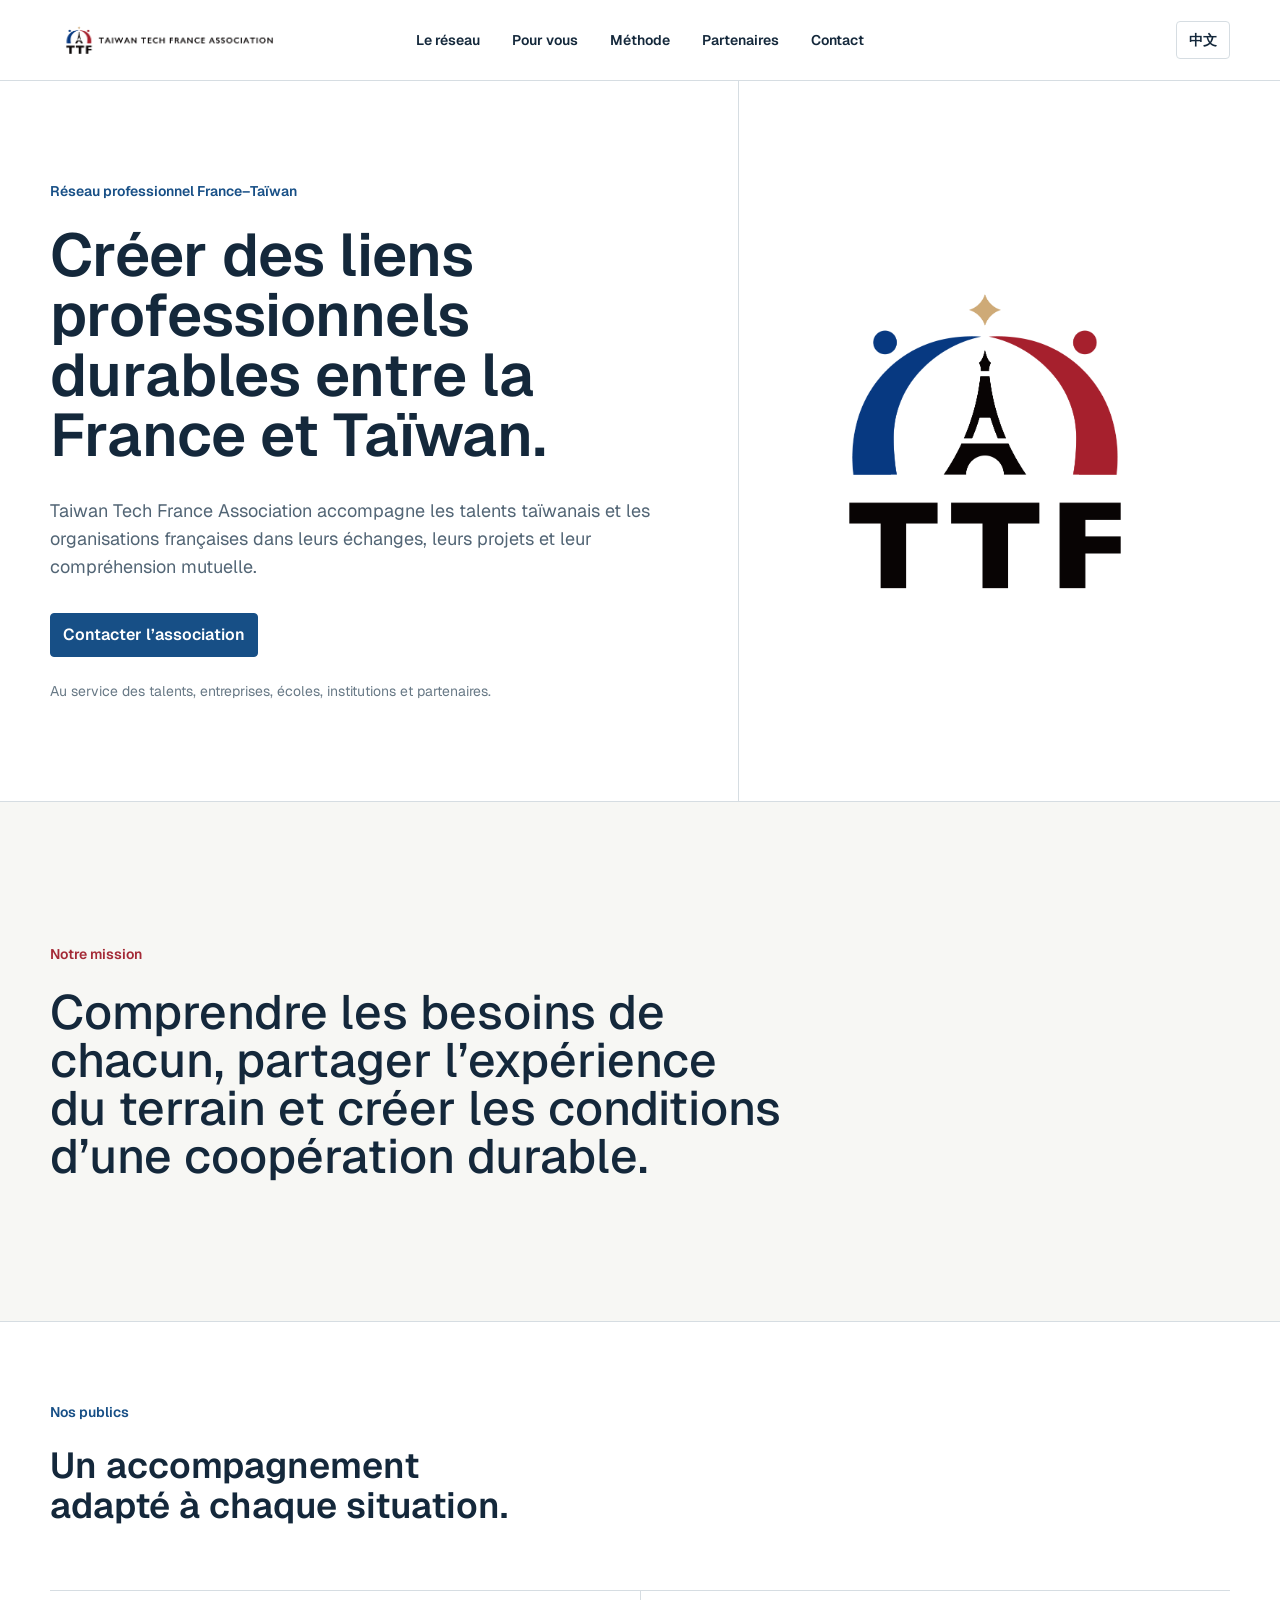
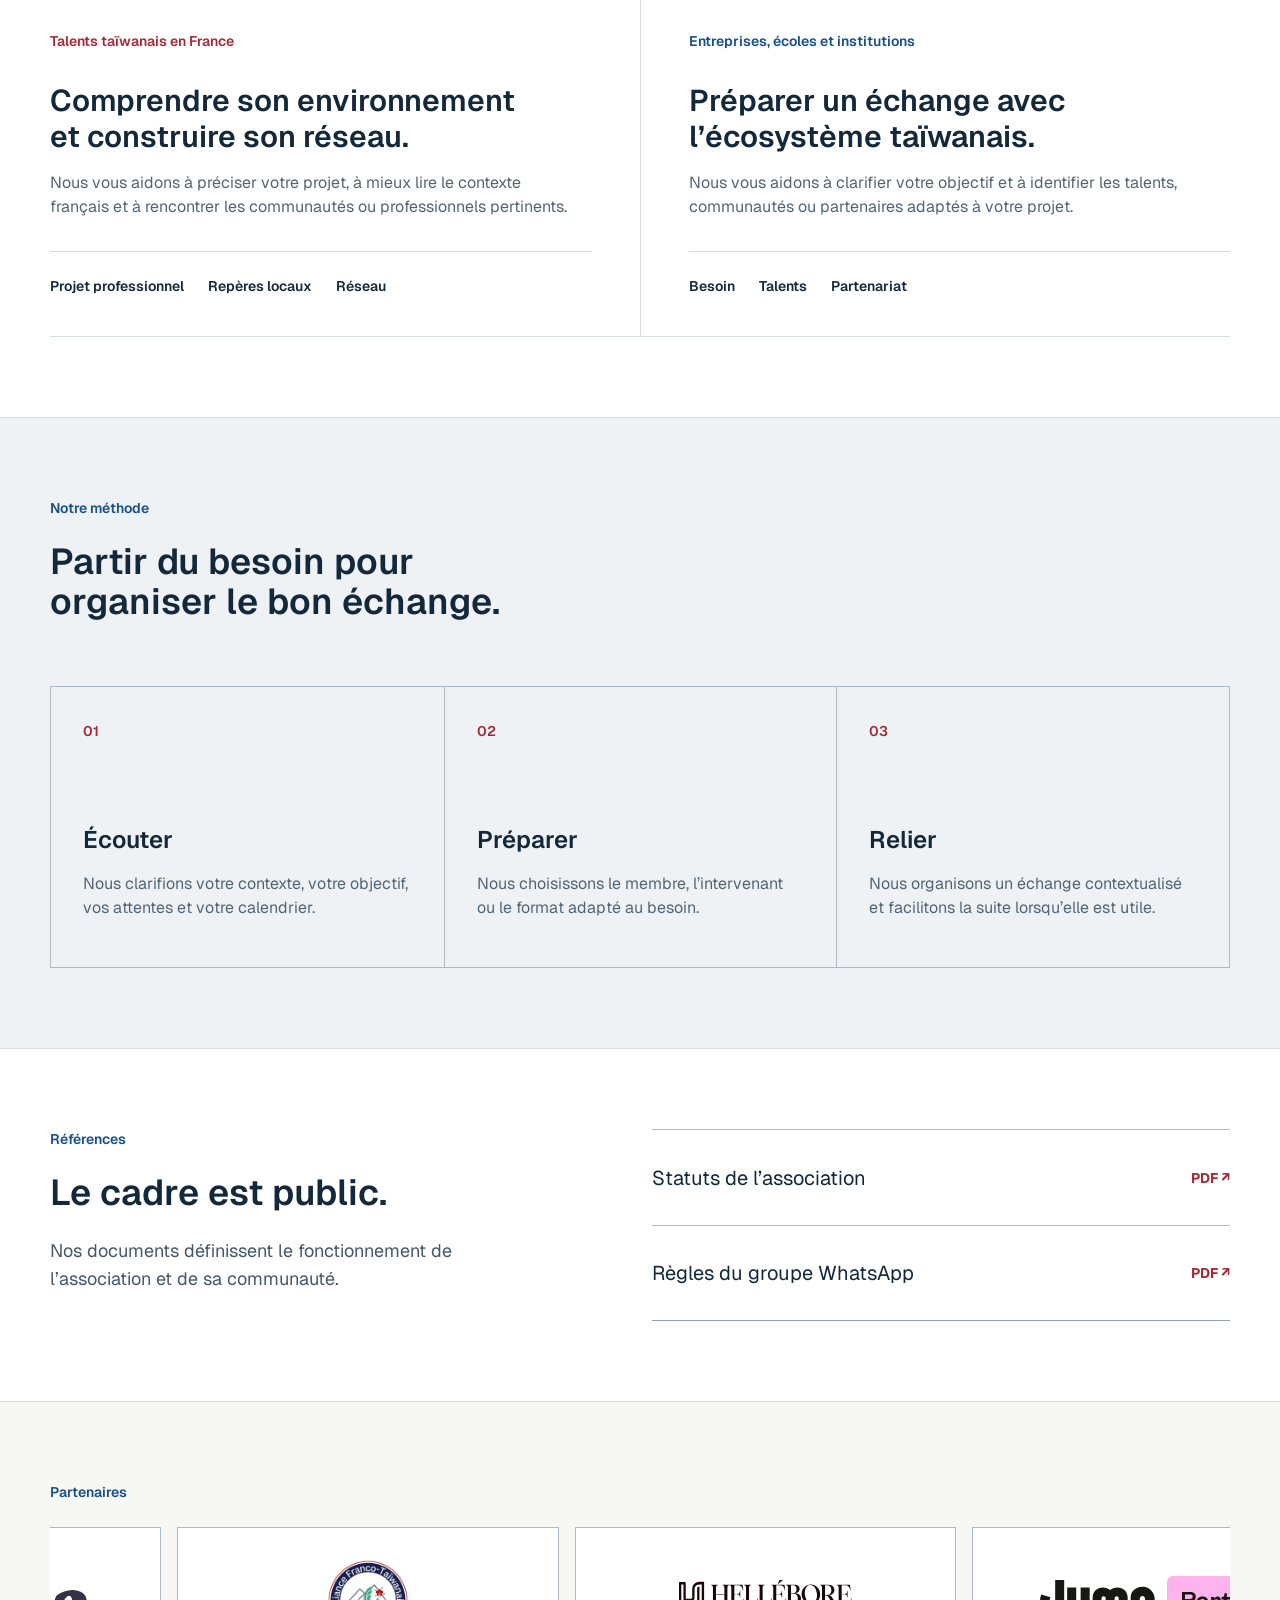
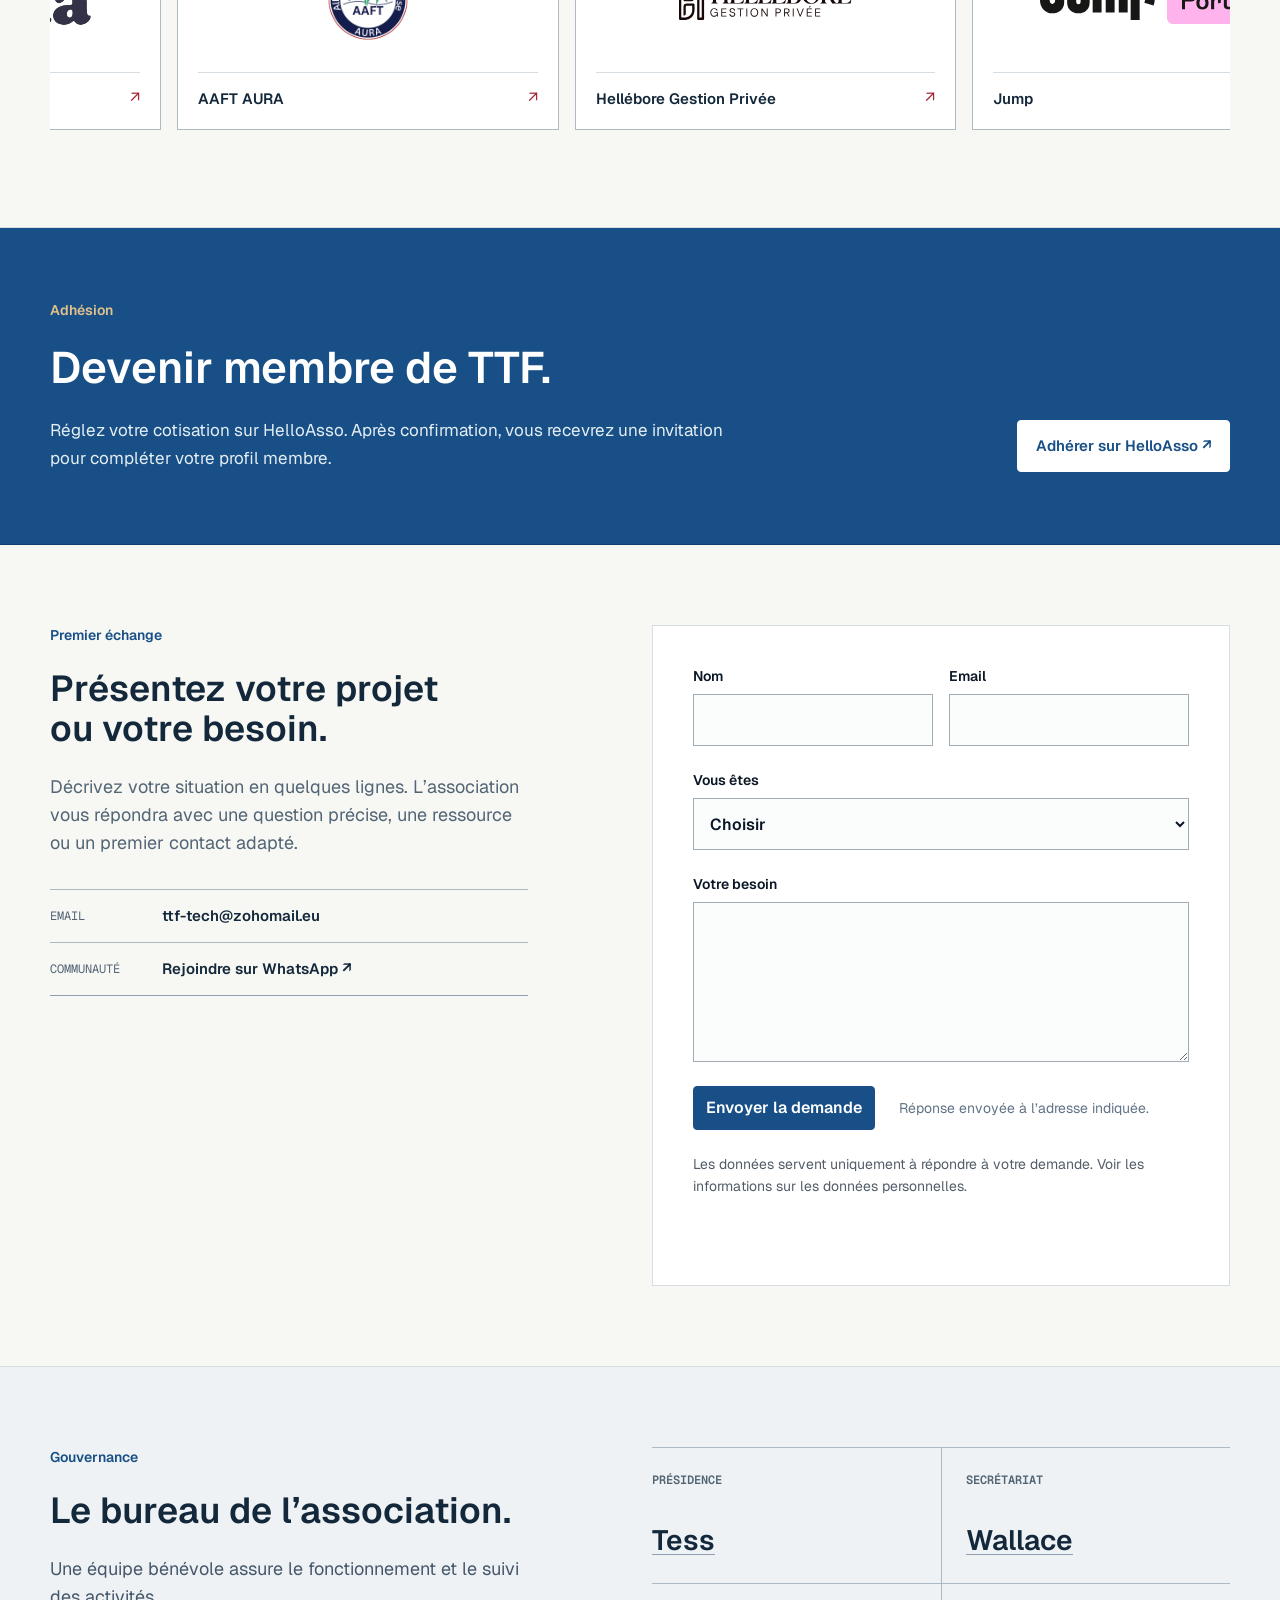
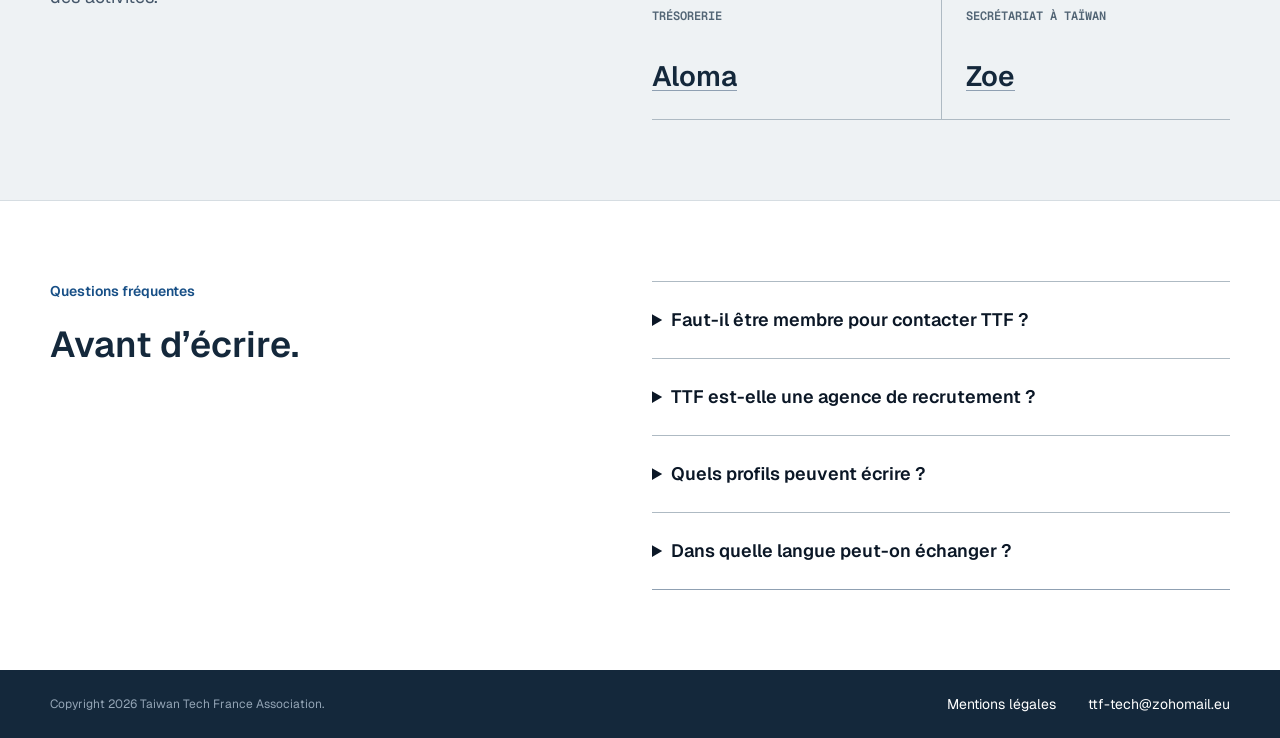
==== commit 0f798591: "Add infinite partner carousel" ====
--- a/fr.html
+++ b/fr.html
@@ -36,7 +36,7 @@
       href="https://fonts.googleapis.com/css2?family=Geist:wght@400..600&family=Geist+Mono:wght@400..600&display=swap"
       rel="stylesheet"
     />
-    <link rel="stylesheet" href="styles.css?v=20260804-19" />
+    <link rel="stylesheet" href="styles.css?v=20260903-5" />
   </head>
   <body>
     <a class="skip-link" href="#main-content">Aller au contenu</a>
@@ -50,6 +50,7 @@
             <a href="#reseau">Le réseau</a>
             <a href="#publics-accompagnes">Pour vous</a>
             <a href="#methode-association">Méthode</a>
+            <a href="#partenaires">Partenaires</a>
             <a href="#contact">Contact</a>
           </nav>
           <div class="journal-tools">
@@ -140,6 +141,56 @@
           </div>
         </section>
 
+        <section id="partenaires" class="journal-partners" aria-labelledby="partners-title">
+          <div class="container">
+            <div class="journal-partners-heading journal-reveal">
+              <p id="partners-title" class="journal-kicker">Partenaires</p>
+            </div>
+            <div class="journal-partners-carousel">
+              <div id="partners-carousel" class="journal-partners-viewport" data-partners-carousel tabindex="0" aria-label="Liste des partenaires">
+              <ul class="journal-partners-track">
+                <li class="journal-partner-card">
+                  <a class="journal-partner-link" href="https://noet-ia.com/" target="_blank" rel="noopener noreferrer" aria-label="Visiter le site officiel de noet-ia">
+                    <span class="journal-partner-mark"><img class="journal-partner-logo" src="assets/partners/noet-logo-2.png" alt="Logo noet-ia" loading="lazy" decoding="async" /></span>
+                    <span class="journal-partner-footer"><span class="journal-partner-name">noet-ia</span><span class="journal-partner-arrow" aria-hidden="true">↗</span></span>
+                  </a>
+                </li>
+                <li class="journal-partner-card">
+                  <a class="journal-partner-link" href="https://www.aaft-aura.org/" target="_blank" rel="noopener noreferrer" aria-label="Visiter le site officiel de AAFT AURA">
+                    <span class="journal-partner-mark"><img class="journal-partner-logo journal-partner-logo--square" src="assets/partners/aaft-logo-light.png" alt="Logo AAFT AURA" loading="lazy" decoding="async" /></span>
+                    <span class="journal-partner-footer"><span class="journal-partner-name">AAFT AURA</span><span class="journal-partner-arrow" aria-hidden="true">↗</span></span>
+                  </a>
+                </li>
+                <li class="journal-partner-card">
+                  <a class="journal-partner-link" href="https://helleboregestionprivee.fr/" target="_blank" rel="noopener noreferrer" aria-label="Visiter le site officiel de Hellébore Gestion Privée">
+                    <span class="journal-partner-mark"><img class="journal-partner-logo" src="assets/partners/hellebore-logo.svg" alt="Logo Hellébore Gestion Privée" loading="lazy" decoding="async" /></span>
+                    <span class="journal-partner-footer"><span class="journal-partner-name">Hellébore Gestion Privée</span><span class="journal-partner-arrow" aria-hidden="true">↗</span></span>
+                  </a>
+                </li>
+                <li class="journal-partner-card">
+                  <a class="journal-partner-link" href="https://www.join-jump.com/" target="_blank" rel="noopener noreferrer" aria-label="Visiter le site officiel de Jump">
+                    <span class="journal-partner-mark"><img class="journal-partner-logo" src="assets/partners/jump-logo.svg" alt="Logo Jump" loading="lazy" decoding="async" /></span>
+                    <span class="journal-partner-footer"><span class="journal-partner-name">Jump</span><span class="journal-partner-arrow" aria-hidden="true">↗</span></span>
+                  </a>
+                </li>
+                <li class="journal-partner-card">
+                  <a class="journal-partner-link" href="https://www.proxiel.com/" target="_blank" rel="noopener noreferrer" aria-label="Visiter le site officiel de Proxiel">
+                    <span class="journal-partner-mark"><img class="journal-partner-logo" src="assets/partners/proxiel-logo.png" alt="Logo Proxiel" loading="lazy" decoding="async" /></span>
+                    <span class="journal-partner-footer"><span class="journal-partner-name">Proxiel</span><span class="journal-partner-arrow" aria-hidden="true">↗</span></span>
+                  </a>
+                </li>
+                <li class="journal-partner-card">
+                  <a class="journal-partner-link" href="https://www.ubune.network/" target="_blank" rel="noopener noreferrer" aria-label="Visiter le site officiel de ubune network">
+                    <span class="journal-partner-mark"><img class="journal-partner-logo journal-partner-logo--square" src="assets/partners/ubune-logo.svg" alt="Logo ubune network" loading="lazy" decoding="async" /></span>
+                    <span class="journal-partner-footer"><span class="journal-partner-name">ubune network</span><span class="journal-partner-arrow" aria-hidden="true">↗</span></span>
+                  </a>
+                </li>
+              </ul>
+              </div>
+            </div>
+          </div>
+        </section>
+
         <span class="journal-membership-marker" aria-hidden="true"></span>
         <section class="journal-membership">
           <div class="container journal-membership-grid">
@@ -217,6 +268,6 @@
           </nav>
         </div>
       </footer>
-    <script src="script.js?v=20260804-10"></script>
+    <script src="script.js?v=20260903-5"></script>
   </body>
 </html>
--- a/styles.css
+++ b/styles.css
@@ -3914,3 +3914,183 @@
     gap: 8px;
   }
 }
+
+/* Partner carousel. */
+html[data-theme="new"] .journal-partners {
+  border-bottom: 1px solid var(--institution-line);
+  background: var(--institution-paper);
+  padding: 80px 0;
+}
+
+html[data-theme="new"] .journal-partners-heading {
+  max-width: 680px;
+  margin-bottom: 24px;
+}
+
+html[data-theme="new"] .journal-partners-carousel {
+  position: relative;
+}
+
+html[data-theme="new"] .journal-partners-viewport {
+  overflow-x: auto;
+  overscroll-behavior-x: contain;
+  -ms-overflow-style: none;
+  scrollbar-width: none;
+  padding: 0 1px 16px;
+  cursor: grab;
+  touch-action: pan-x pan-y;
+  user-select: none;
+  -webkit-user-select: none;
+  -webkit-overflow-scrolling: touch;
+}
+
+html[data-theme="new"] .journal-partners-viewport::-webkit-scrollbar {
+  display: none;
+  width: 0;
+  height: 0;
+}
+
+html[data-theme="new"] .journal-partners-viewport.is-dragging {
+  cursor: grabbing;
+}
+
+html[data-theme="new"] .journal-partners-carousel.is-dragging {
+  cursor: grabbing;
+}
+
+html[data-theme="new"] .journal-partners-track {
+  display: flex;
+  align-items: stretch;
+  gap: 16px;
+  margin: 0;
+  padding: 1px;
+  list-style: none;
+}
+
+html[data-theme="new"] .journal-partner-card {
+  display: flex;
+  flex: 0 0 calc((100% - 32px) / 3);
+  min-width: 0;
+}
+
+html[data-theme="new"] .journal-partner-link {
+  display: grid;
+  flex: 1 1 auto;
+  grid-template-rows: minmax(96px, 1fr) auto;
+  width: 100%;
+  gap: 20px;
+  min-height: 188px;
+  border: 1px solid #aebac3;
+  background: #ffffff;
+  color: var(--institution-ink);
+  padding: 20px;
+  cursor: grab;
+  text-decoration: none;
+  -webkit-user-drag: none;
+  transition: border-color 180ms ease, box-shadow 180ms ease, transform 180ms ease;
+}
+
+html[data-theme="new"] .journal-partners-viewport.is-dragging .journal-partner-link {
+  cursor: grabbing;
+}
+
+html[data-theme="new"] .journal-partner-link:hover {
+  border-color: var(--institution-blue);
+  box-shadow: 0 10px 24px rgba(20, 40, 59, 0.08);
+  transform: translateY(-3px);
+}
+
+html[data-theme="new"] .journal-partner-mark {
+  display: grid;
+  place-items: center;
+  min-height: 96px;
+  padding: 8px;
+}
+
+html[data-theme="new"] .journal-partner-logo {
+  display: block;
+  width: auto;
+  max-width: 88%;
+  max-height: 72px;
+  object-fit: contain;
+  pointer-events: none;
+  -webkit-user-drag: none;
+}
+
+html[data-theme="new"] .journal-partner-logo--square {
+  width: 88px;
+  height: 88px;
+  max-width: 100%;
+  max-height: 88px;
+}
+
+html[data-theme="new"] .journal-partner-footer {
+  display: flex;
+  align-items: center;
+  justify-content: space-between;
+  gap: 12px;
+  border-top: 1px solid var(--institution-line);
+  padding-top: 16px;
+}
+
+html[data-theme="new"] .journal-partner-name {
+  min-width: 0;
+  overflow-wrap: anywhere;
+  color: var(--institution-ink);
+  font-size: 0.9375rem;
+  line-height: 1.25rem;
+  font-weight: 600;
+}
+
+html[data-theme="new"] .journal-partner-arrow {
+  flex: 0 0 auto;
+  color: var(--institution-red);
+  font-size: 1rem;
+  line-height: 1;
+}
+
+html[data-theme="new"] .journal-partner-link:focus-visible {
+  outline: 3px solid var(--institution-gold);
+  outline-offset: -4px;
+}
+
+@media (max-width: 900px) {
+  html[data-theme="new"] .journal-partners {
+    padding: 64px 0;
+  }
+
+  html[data-theme="new"] .journal-partner-card {
+    flex-basis: calc((100% - 16px) / 2);
+  }
+}
+
+@media (max-width: 640px) {
+  html[data-theme="new"] .journal-partners-track {
+    gap: 12px;
+  }
+
+  html[data-theme="new"] .journal-partner-card {
+    flex-basis: min(82vw, 280px);
+  }
+
+  html[data-theme="new"] .journal-partner-link {
+    min-height: 176px;
+    padding: 16px;
+  }
+
+  html[data-theme="new"] .journal-partner-logo {
+    max-height: 64px;
+  }
+
+  html[data-theme="new"] .journal-partner-logo--square {
+    width: 72px;
+    height: 72px;
+    max-height: 72px;
+  }
+}
+
+@media (prefers-reduced-motion: reduce) {
+  html[data-theme="new"] .journal-partner-link {
+    transition: none;
+  }
+}
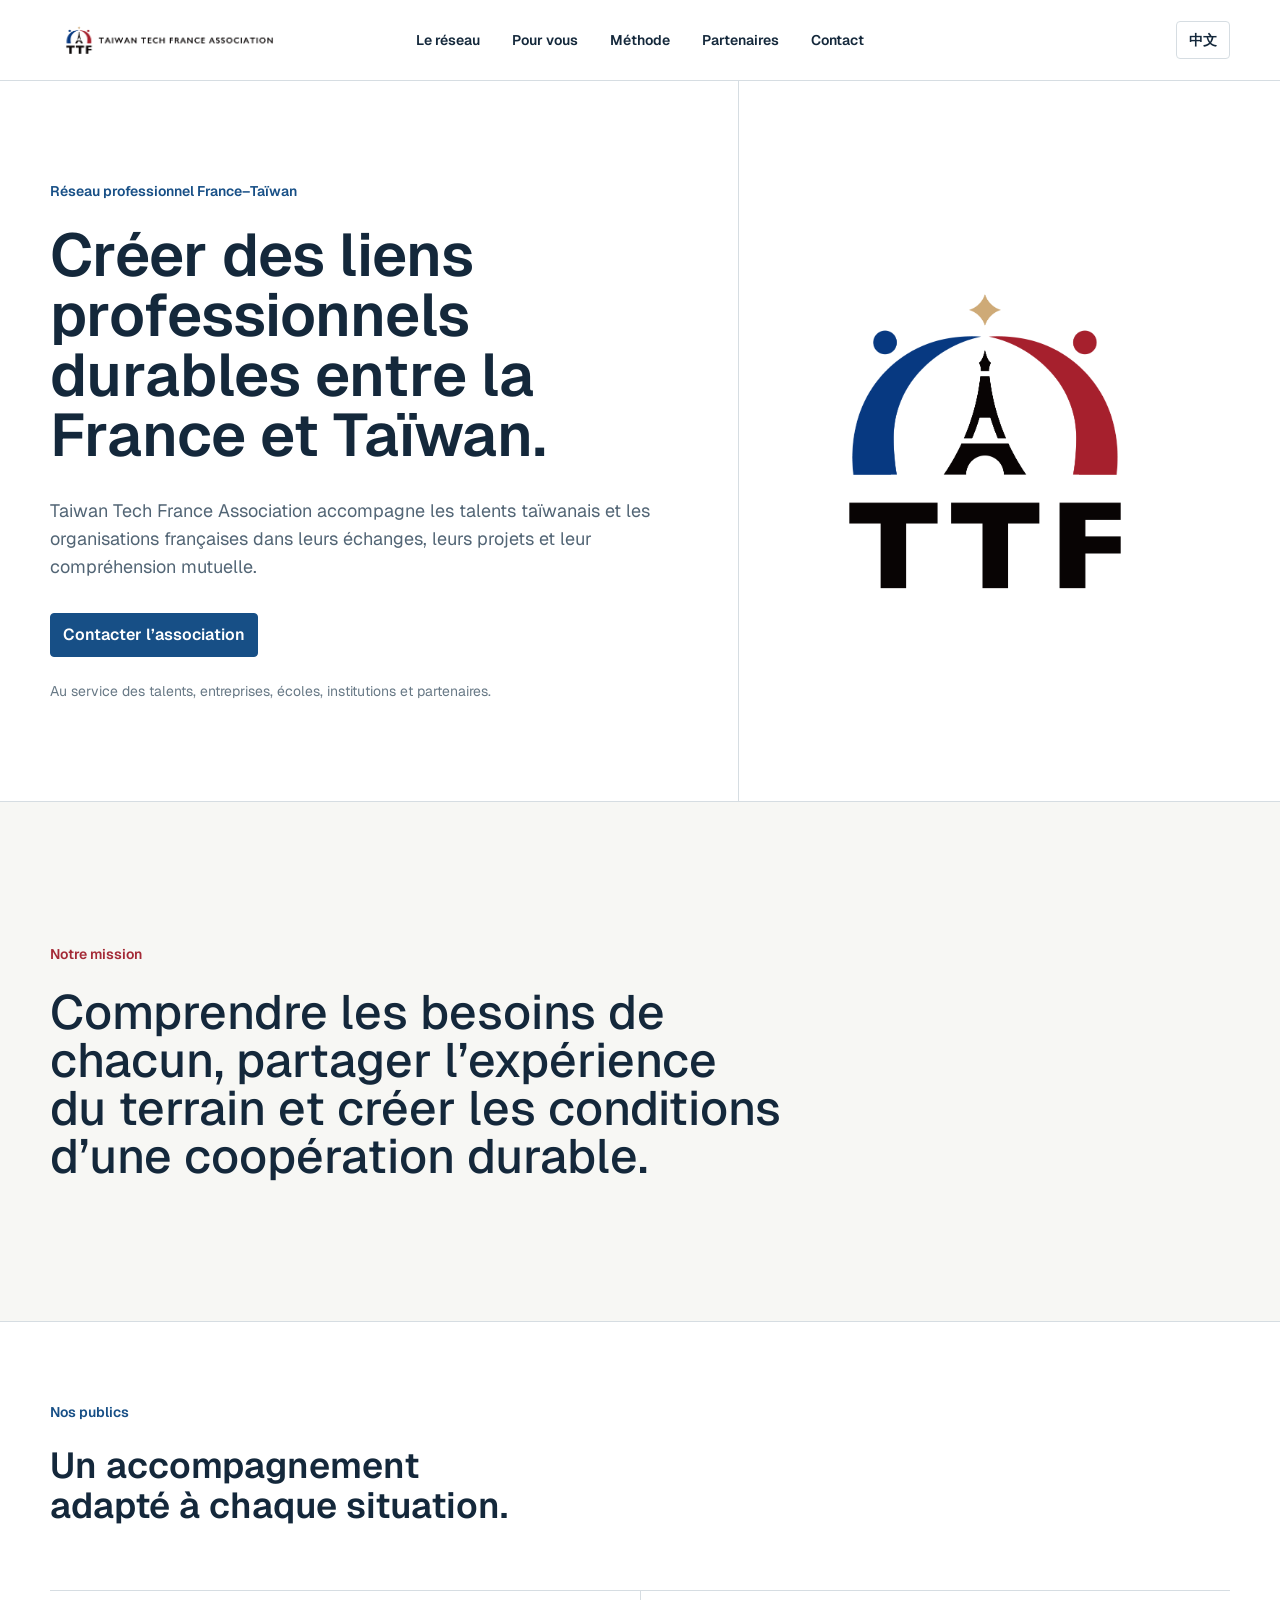
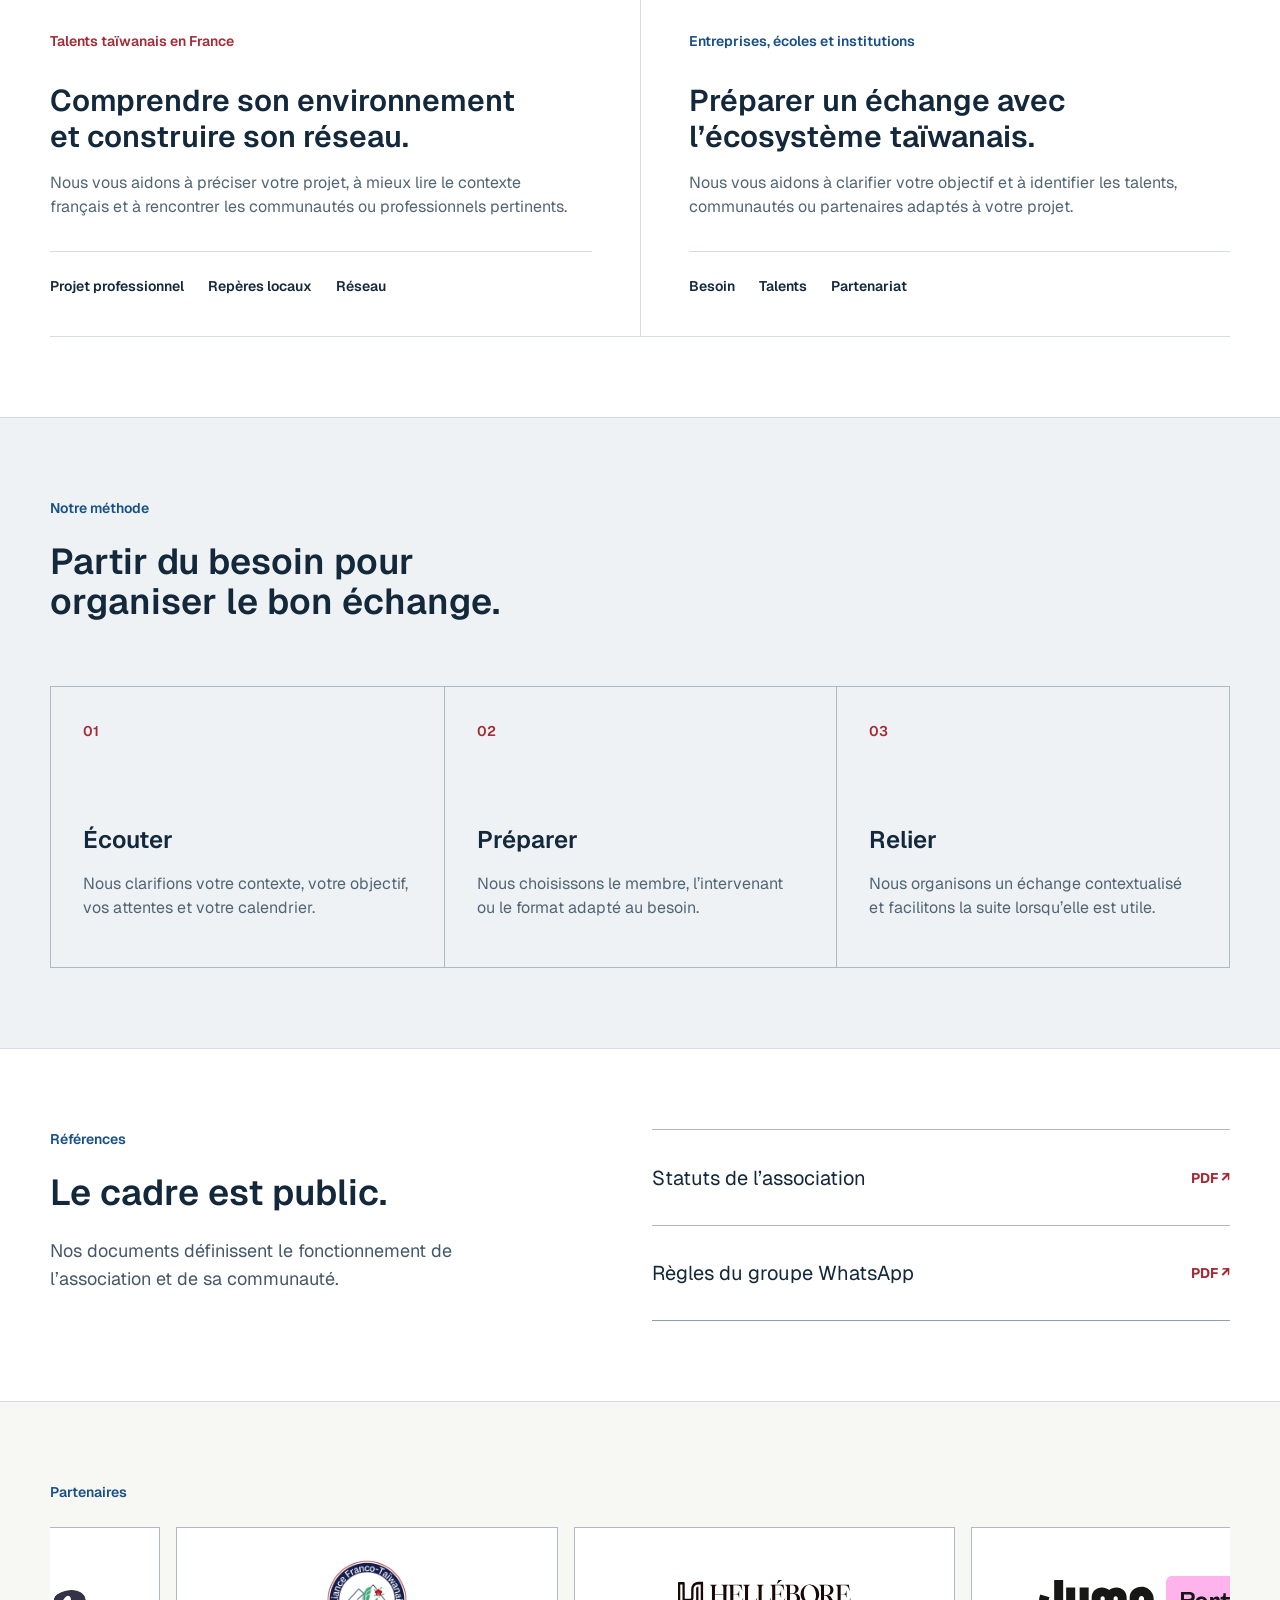
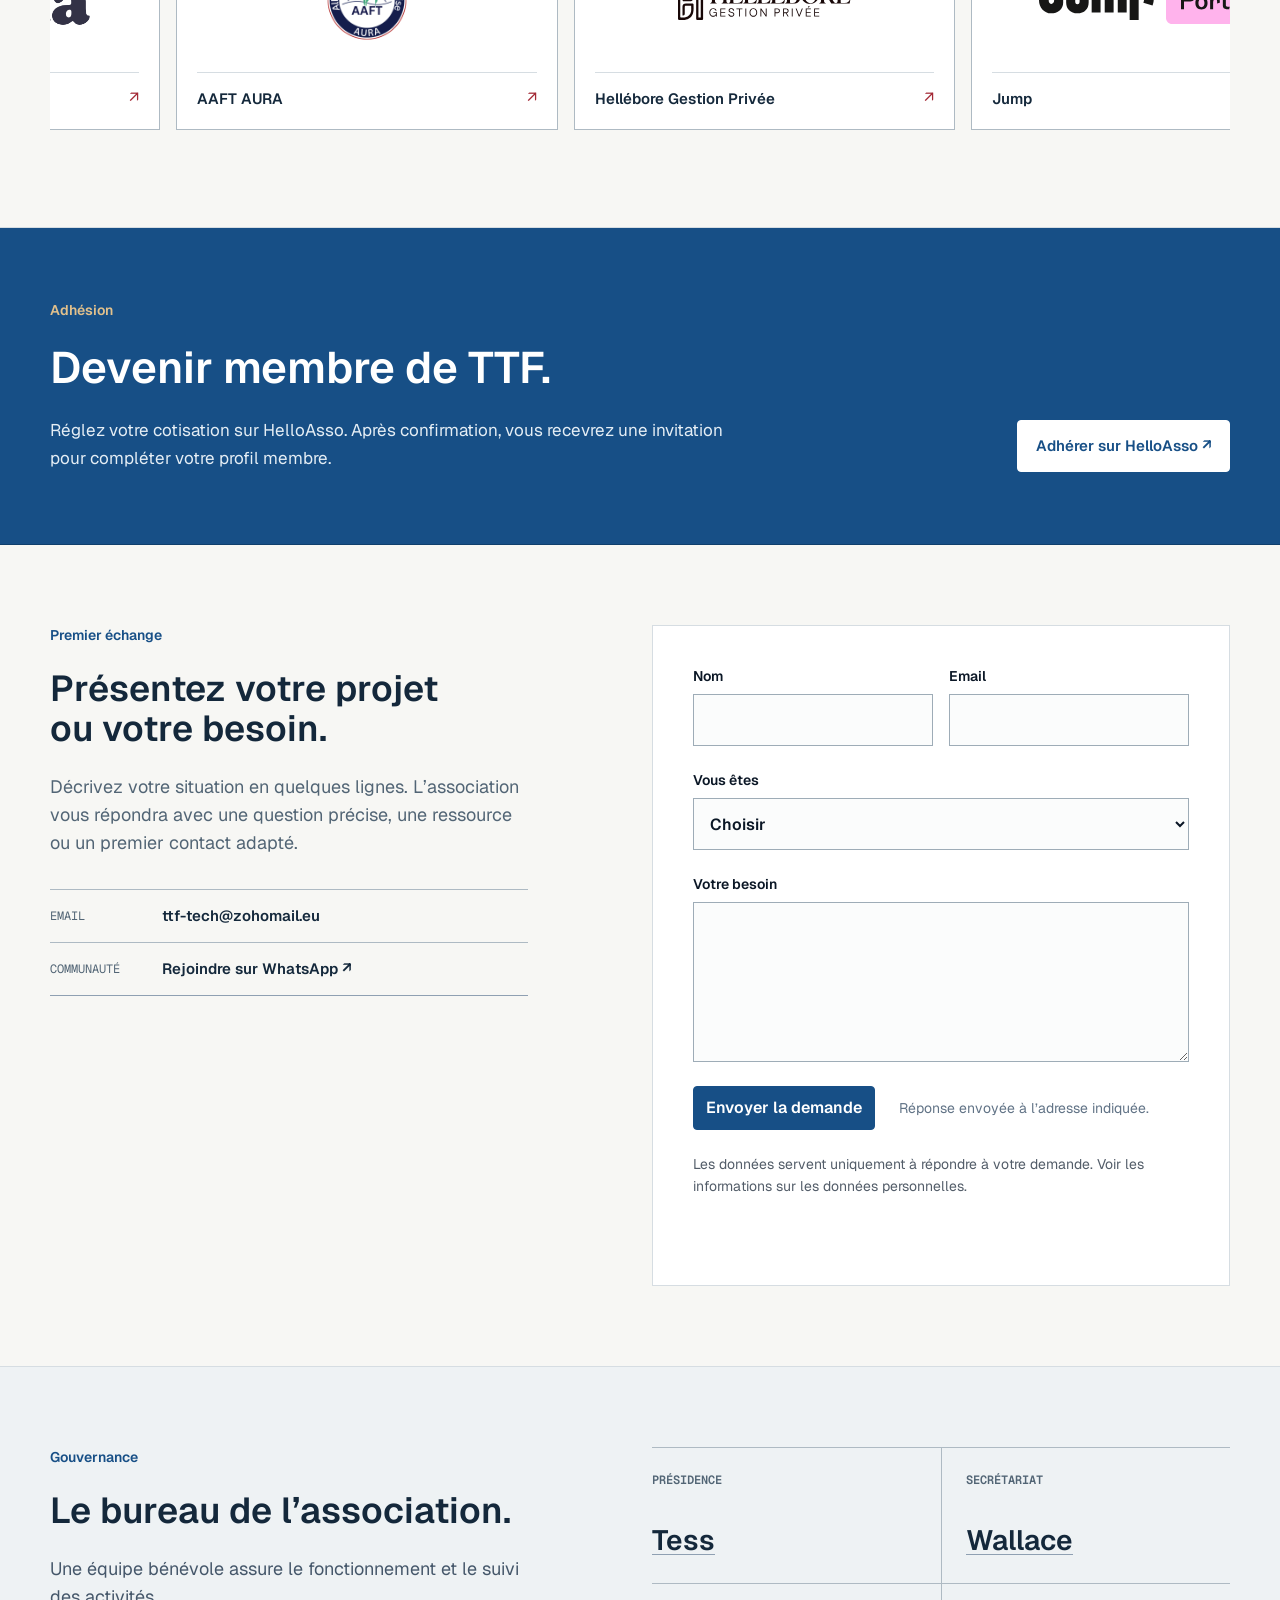
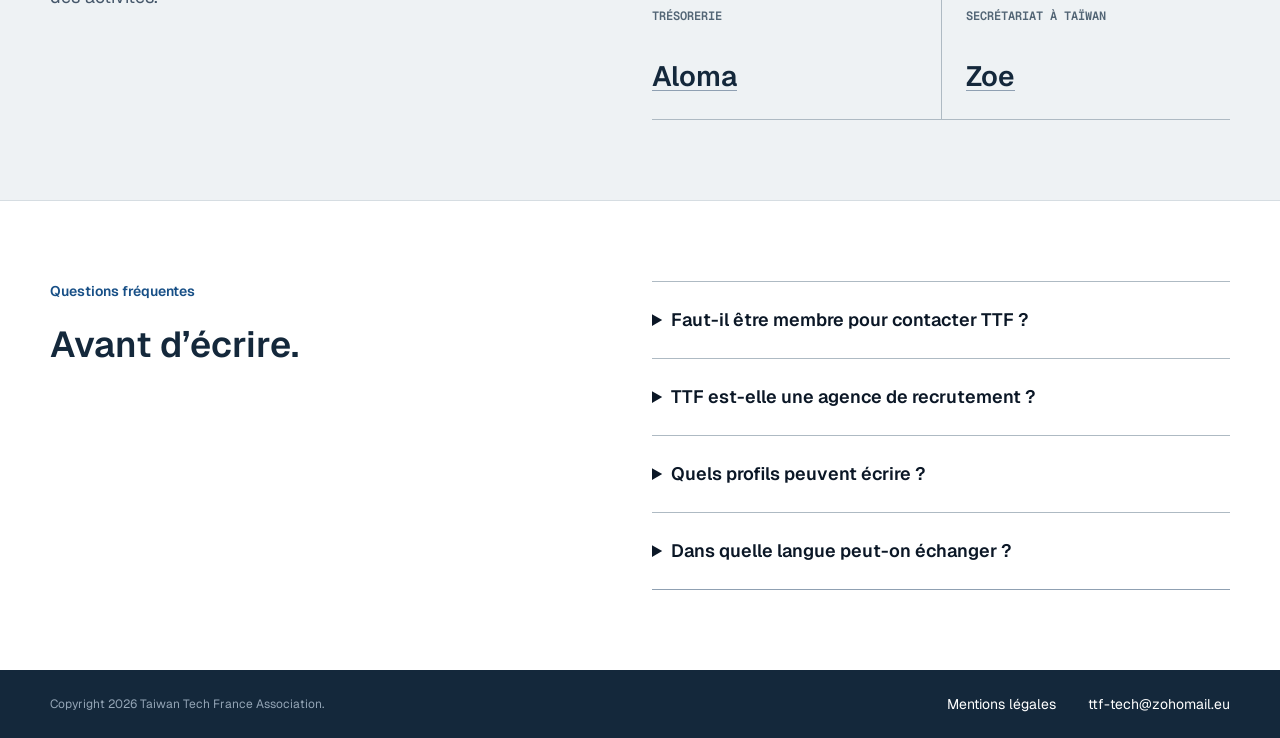
==== commit 145cf761: "Refine partner card hover effect" ====
--- a/fr.html
+++ b/fr.html
@@ -36,7 +36,7 @@
       href="https://fonts.googleapis.com/css2?family=Geist:wght@400..600&family=Geist+Mono:wght@400..600&display=swap"
       rel="stylesheet"
     />
-    <link rel="stylesheet" href="styles.css?v=20260903-5" />
+    <link rel="stylesheet" href="styles.css?v=20260903-6" />
   </head>
   <body>
     <a class="skip-link" href="#main-content">Aller au contenu</a>
@@ -268,6 +268,6 @@
           </nav>
         </div>
       </footer>
-    <script src="script.js?v=20260903-5"></script>
+    <script src="script.js?v=20260903-6"></script>
   </body>
 </html>
--- a/styles.css
+++ b/styles.css
@@ -3987,7 +3987,7 @@
   cursor: grab;
   text-decoration: none;
   -webkit-user-drag: none;
-  transition: border-color 180ms ease, box-shadow 180ms ease, transform 180ms ease;
+  transition: border-color 180ms ease, box-shadow 180ms ease;
 }
 
 html[data-theme="new"] .journal-partners-viewport.is-dragging .journal-partner-link {
@@ -3996,8 +3996,11 @@
 
 html[data-theme="new"] .journal-partner-link:hover {
   border-color: var(--institution-blue);
-  box-shadow: 0 10px 24px rgba(20, 40, 59, 0.08);
-  transform: translateY(-3px);
+  box-shadow: inset 0 0 0 1px var(--institution-blue), 0 10px 24px rgba(20, 40, 59, 0.1);
+}
+
+html[data-theme="new"] .journal-partner-link:hover .journal-partner-arrow {
+  transform: translateX(3px);
 }
 
 html[data-theme="new"] .journal-partner-mark {
@@ -4047,6 +4050,7 @@
   color: var(--institution-red);
   font-size: 1rem;
   line-height: 1;
+  transition: transform 180ms ease;
 }
 
 html[data-theme="new"] .journal-partner-link:focus-visible {
@@ -4090,7 +4094,8 @@
 }
 
 @media (prefers-reduced-motion: reduce) {
-  html[data-theme="new"] .journal-partner-link {
+  html[data-theme="new"] .journal-partner-link,
+  html[data-theme="new"] .journal-partner-arrow {
     transition: none;
   }
 }
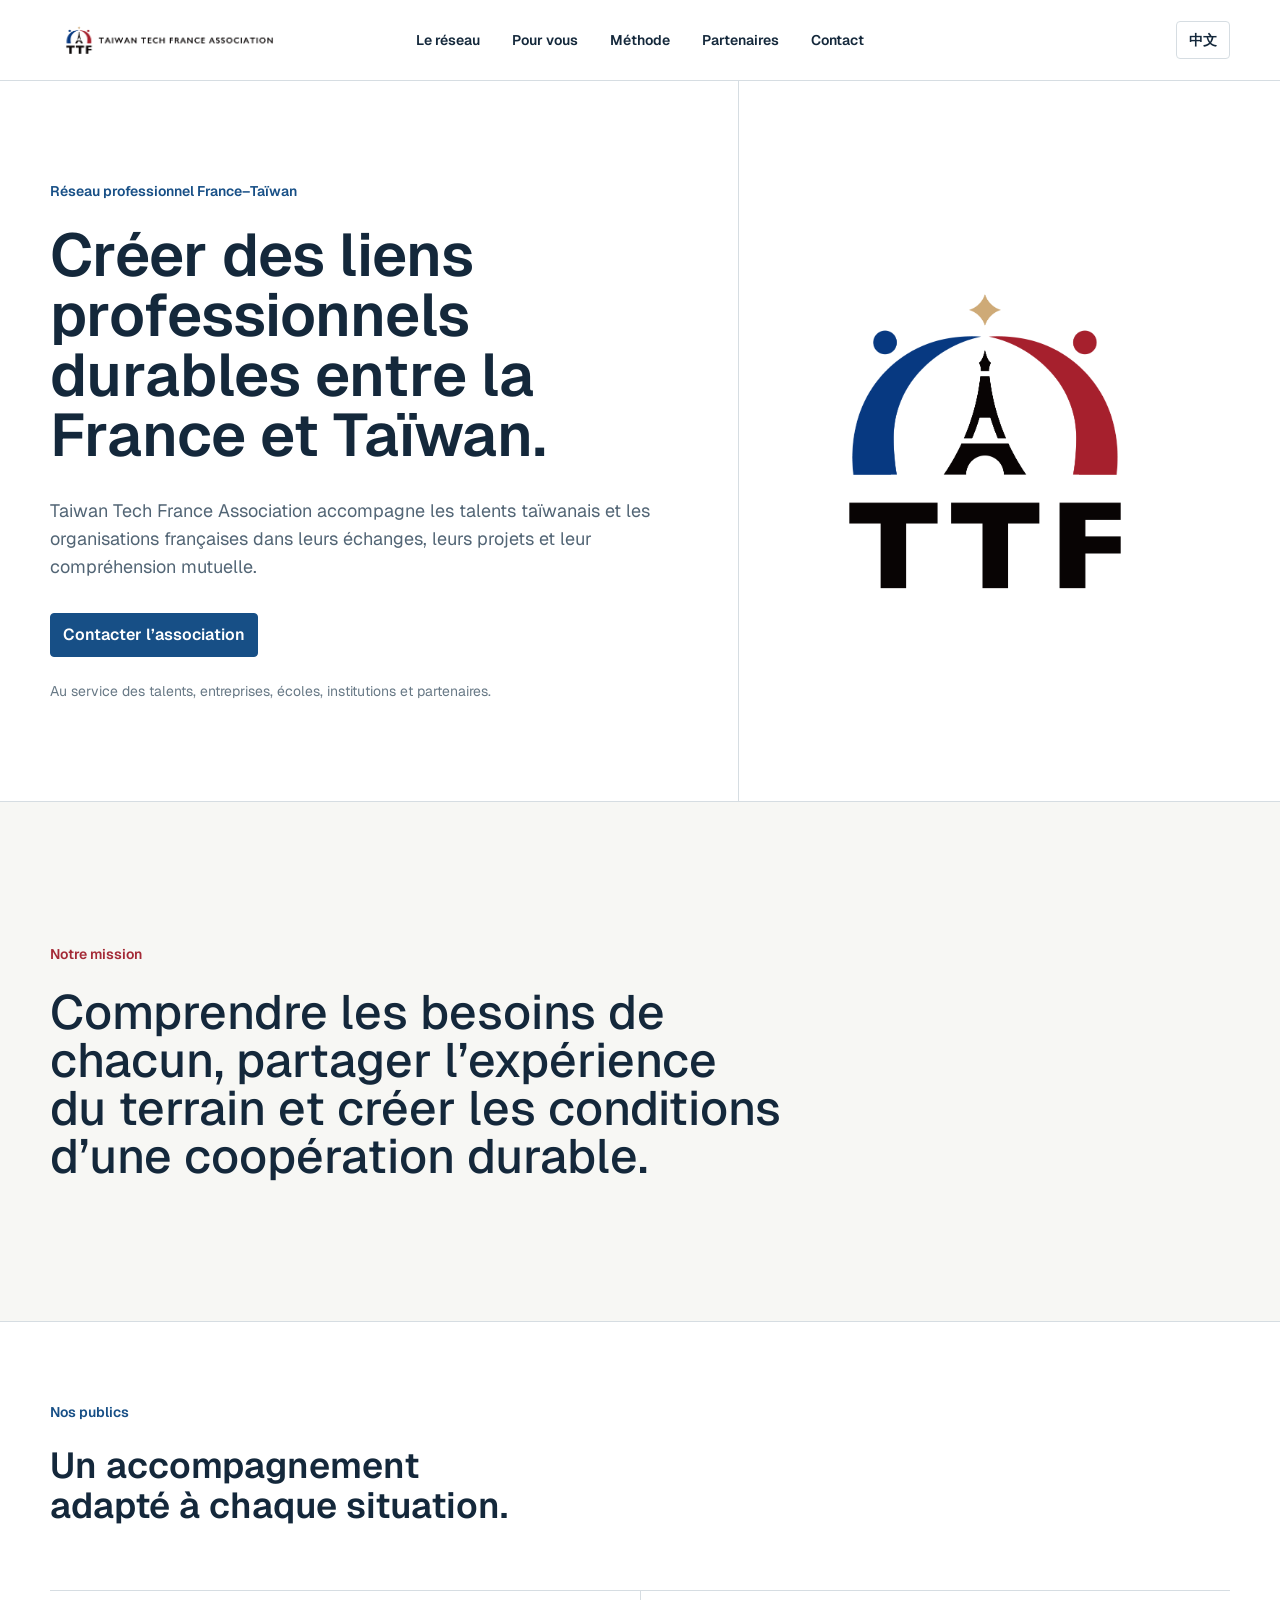
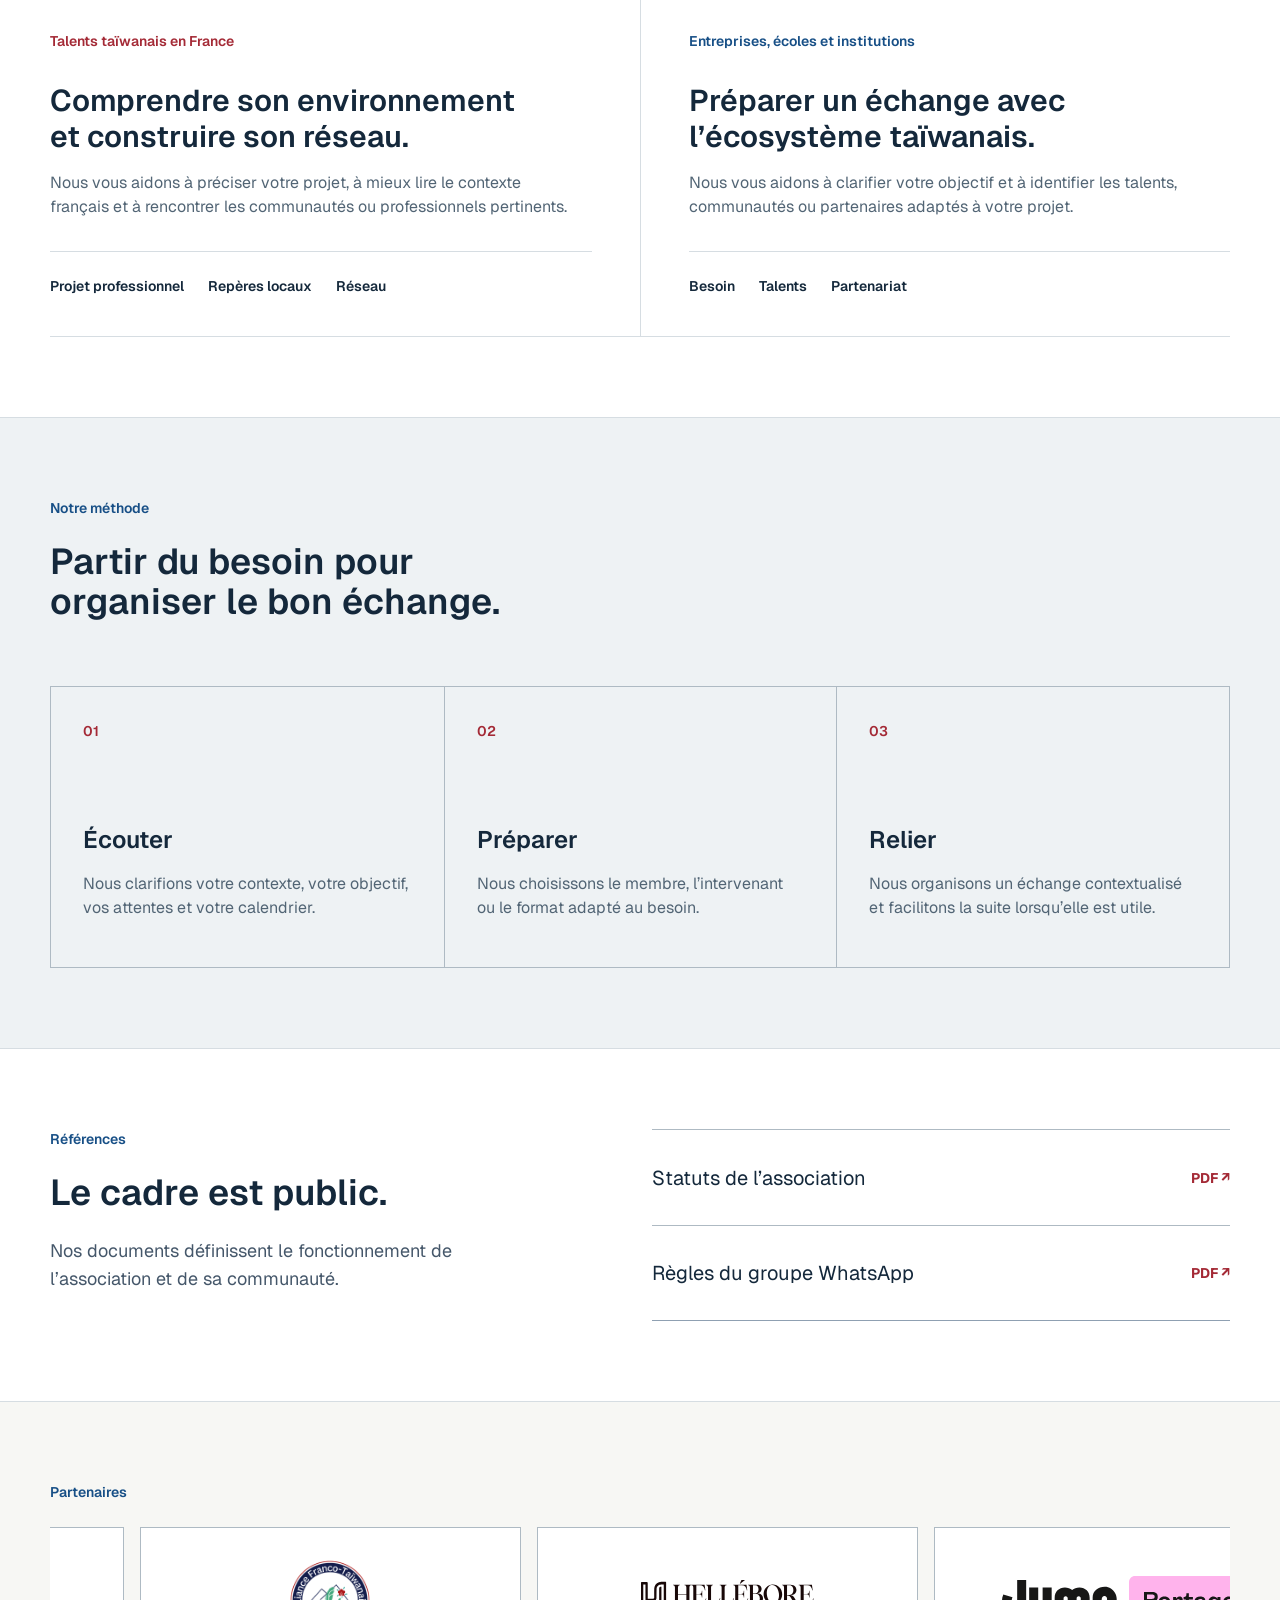
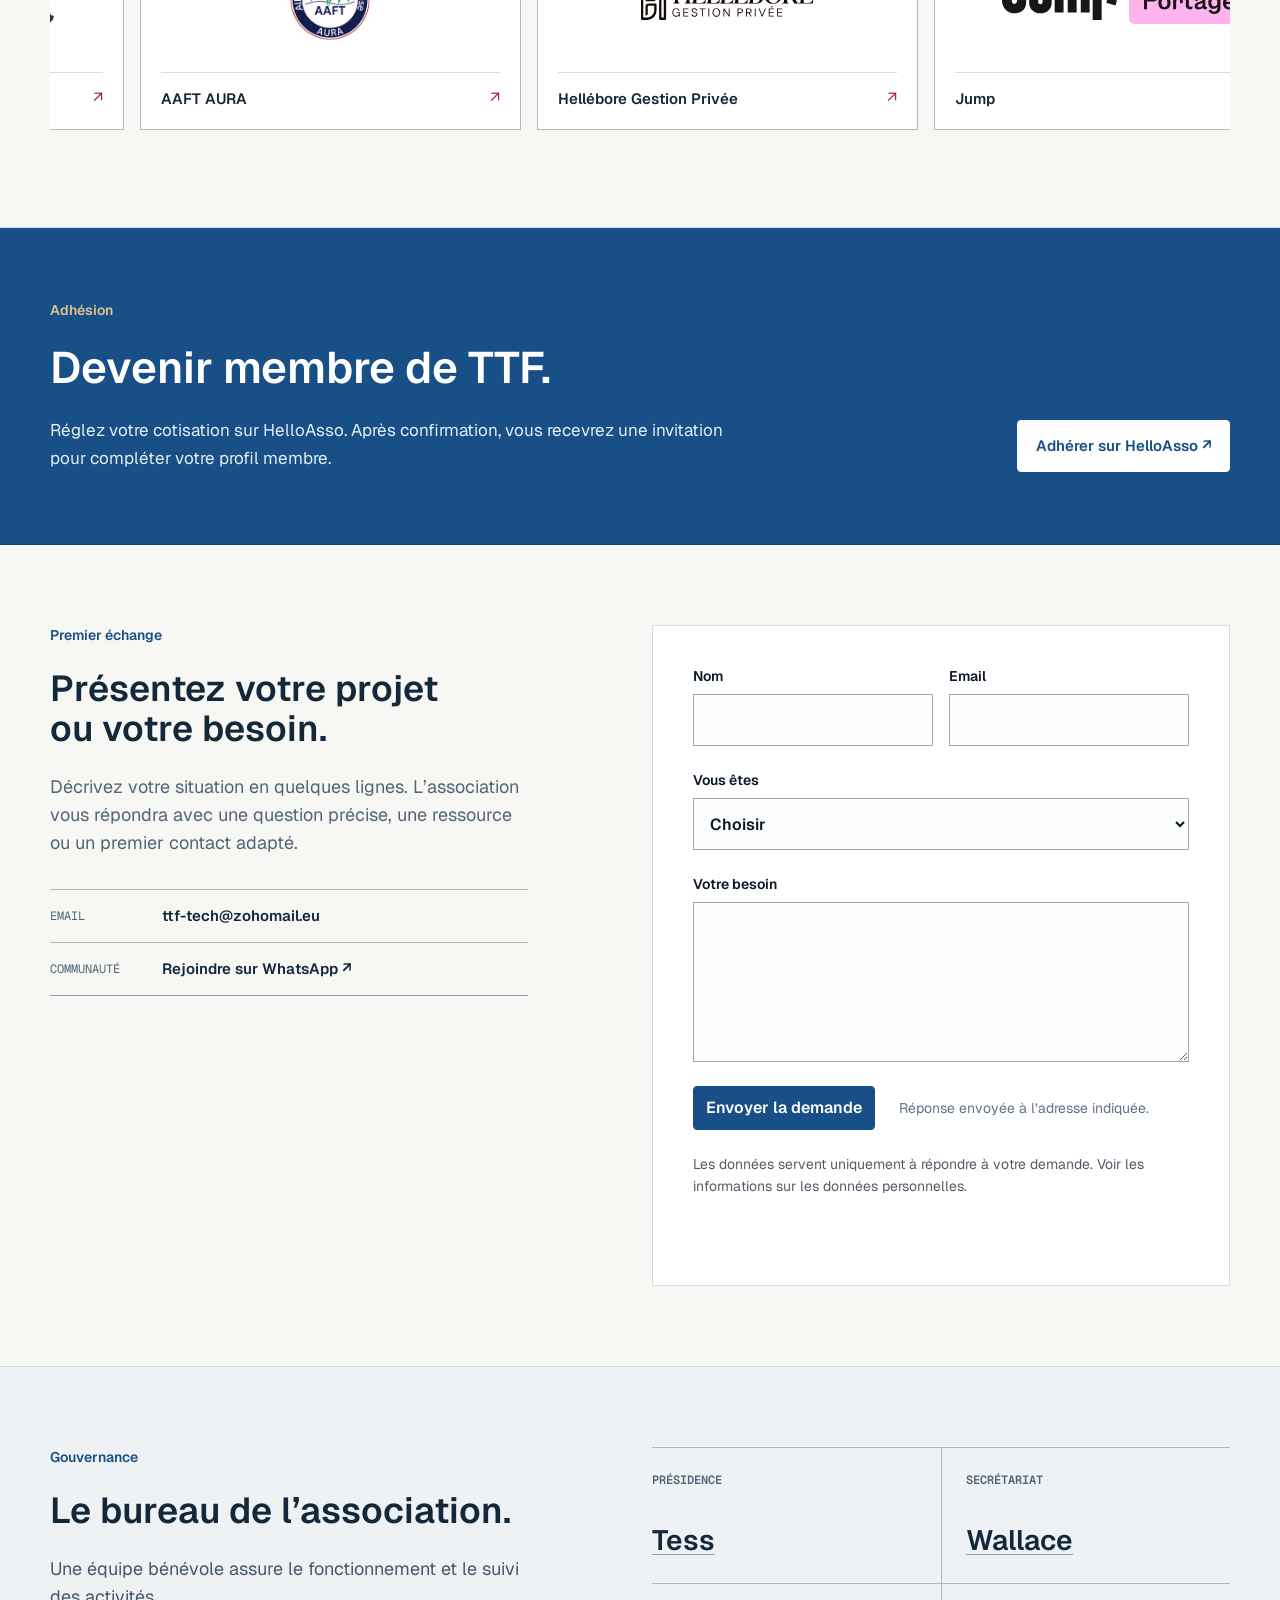
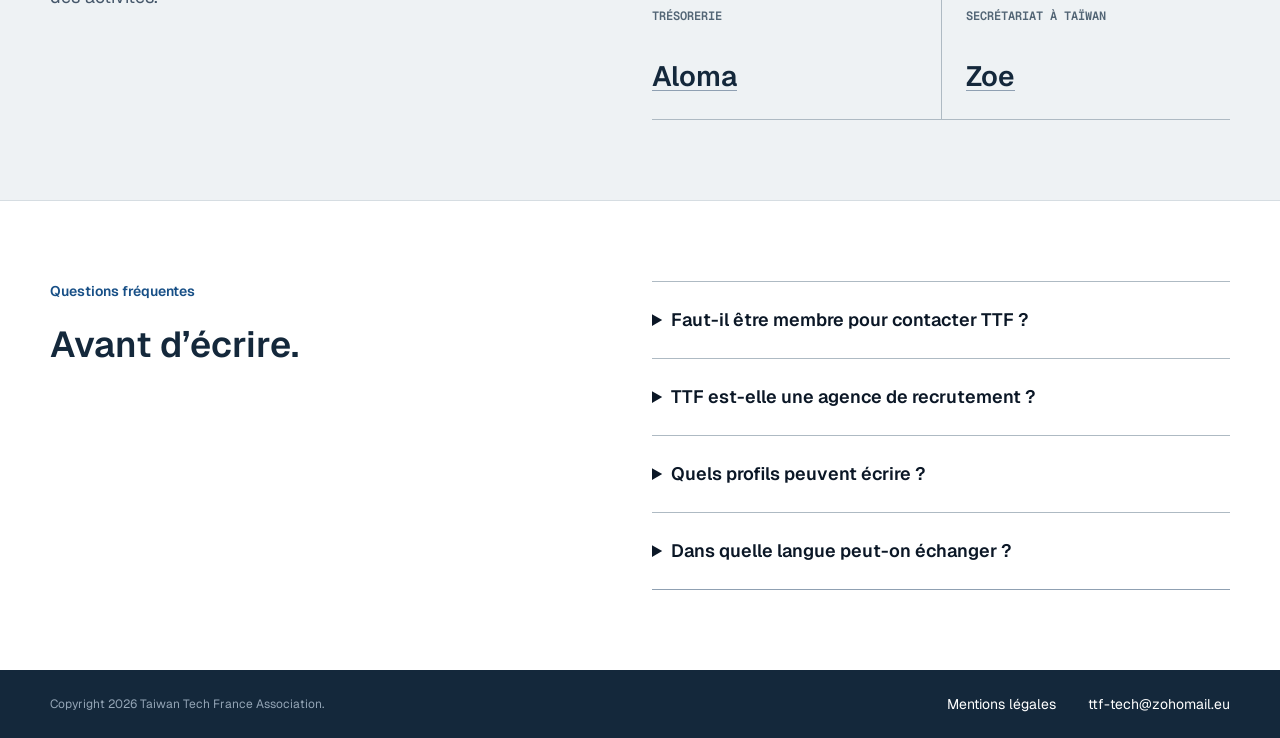
==== commit 37143eba: "feat-add-bureau-taipei" ====
--- a/fr.html
+++ b/fr.html
@@ -185,6 +185,12 @@
                     <span class="journal-partner-footer"><span class="journal-partner-name">ubune network</span><span class="journal-partner-arrow" aria-hidden="true">↗</span></span>
                   </a>
                 </li>
+                <li class="journal-partner-card">
+                  <a class="journal-partner-link" href="https://www.roc-taiwan.org/frprv/index.html" target="_blank" rel="noopener noreferrer" aria-label="Visiter le site officiel du Bureau de Représentation de Taipei en France, Bureau d'Aix-en-Provence">
+                    <span class="journal-partner-mark"><img class="journal-partner-logo journal-partner-logo--square" src="assets/partners/taiwan-en-provence-logo.jpeg" alt="Logo Bureau de Représentation de Taipei en France, Bureau d'Aix-en-Provence" loading="lazy" decoding="async" /></span>
+                    <span class="journal-partner-footer"><span class="journal-partner-name">Taiwan en Provence</span><span class="journal-partner-arrow" aria-hidden="true">↗</span></span>
+                  </a>
+                </li>
               </ul>
               </div>
             </div>
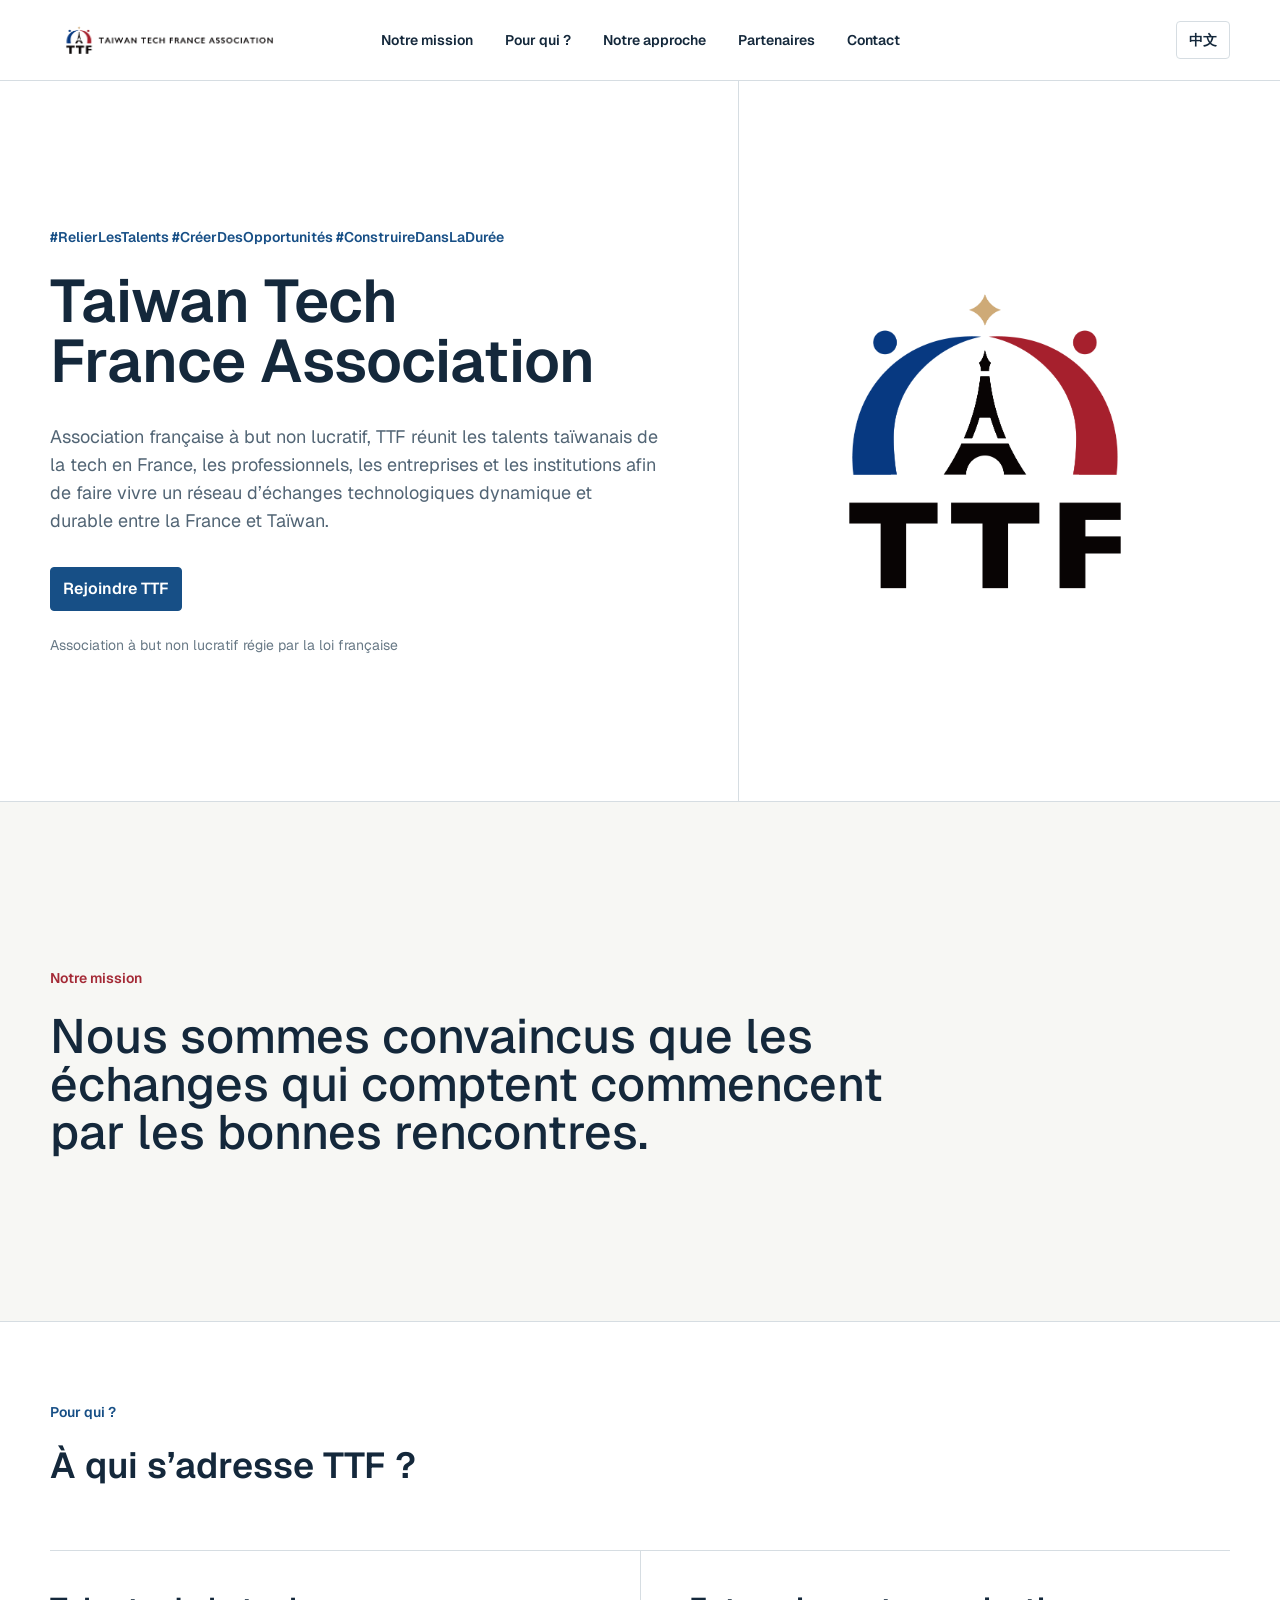
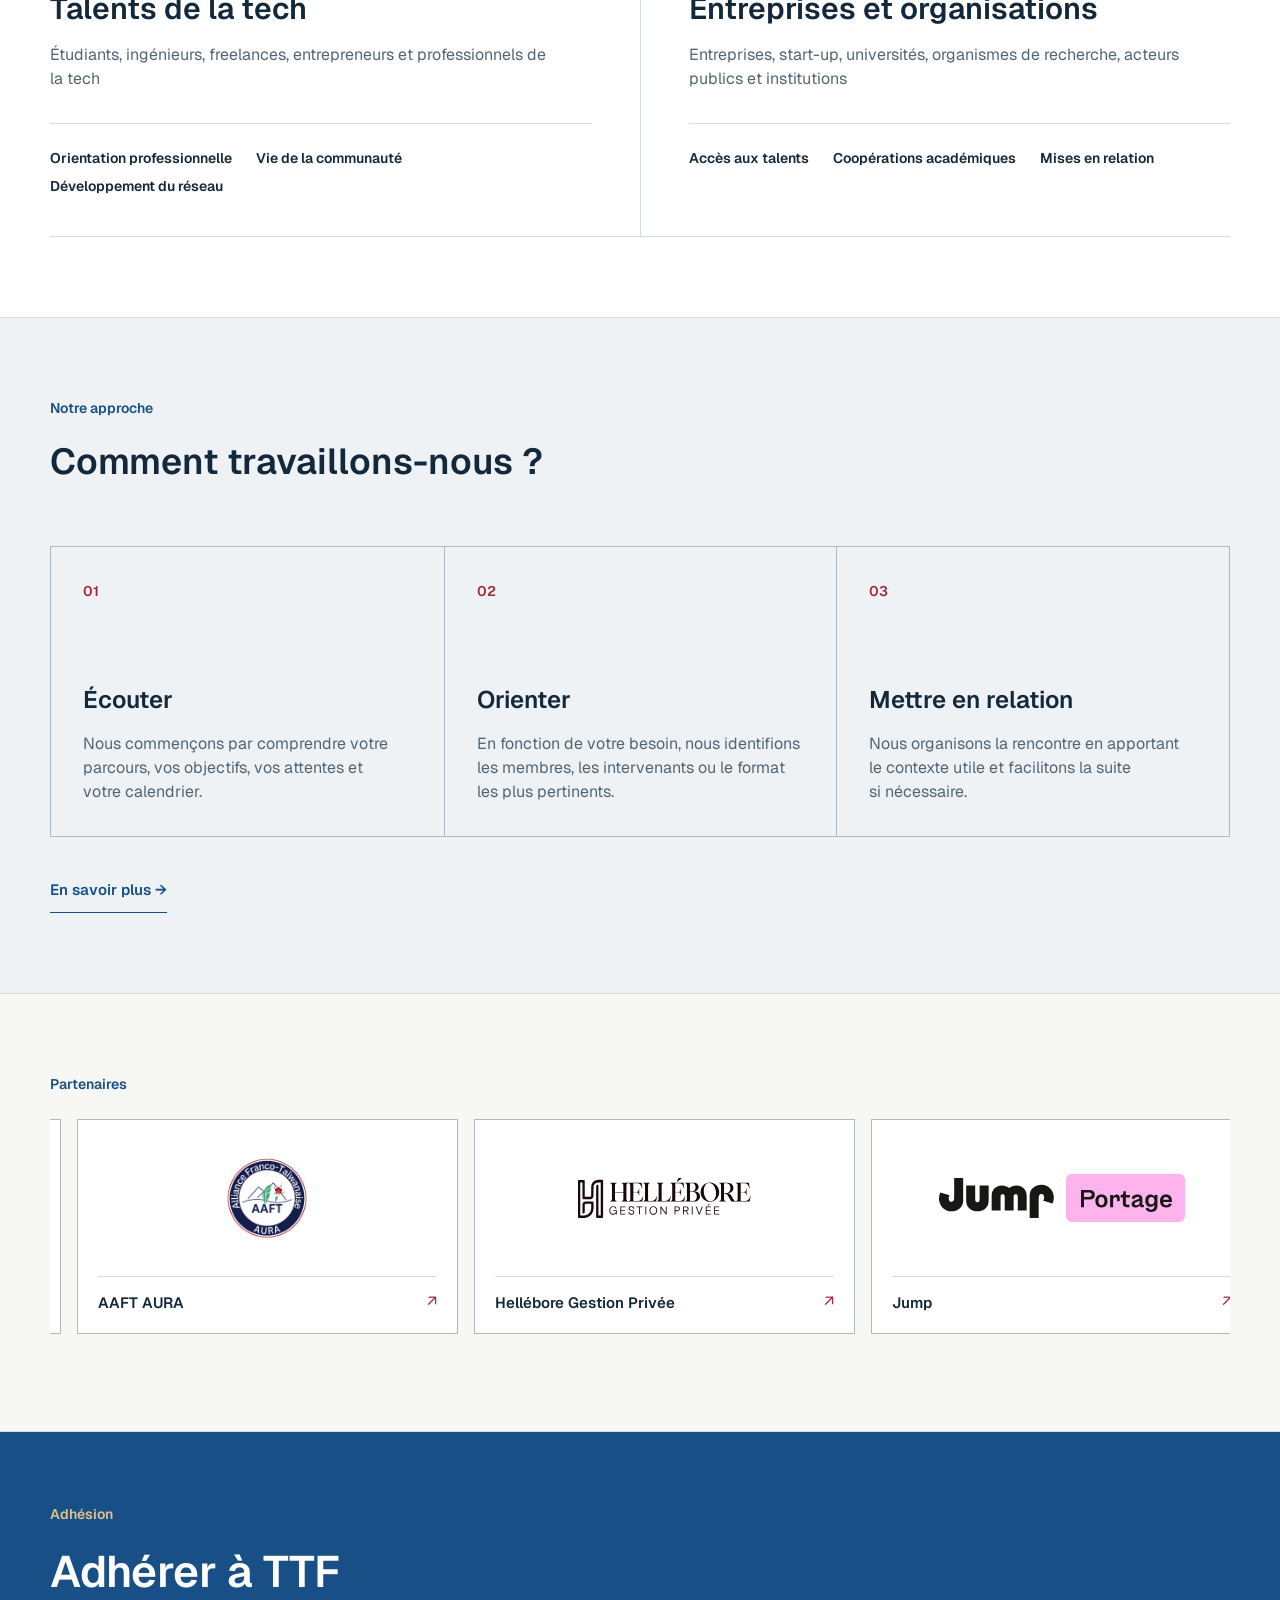
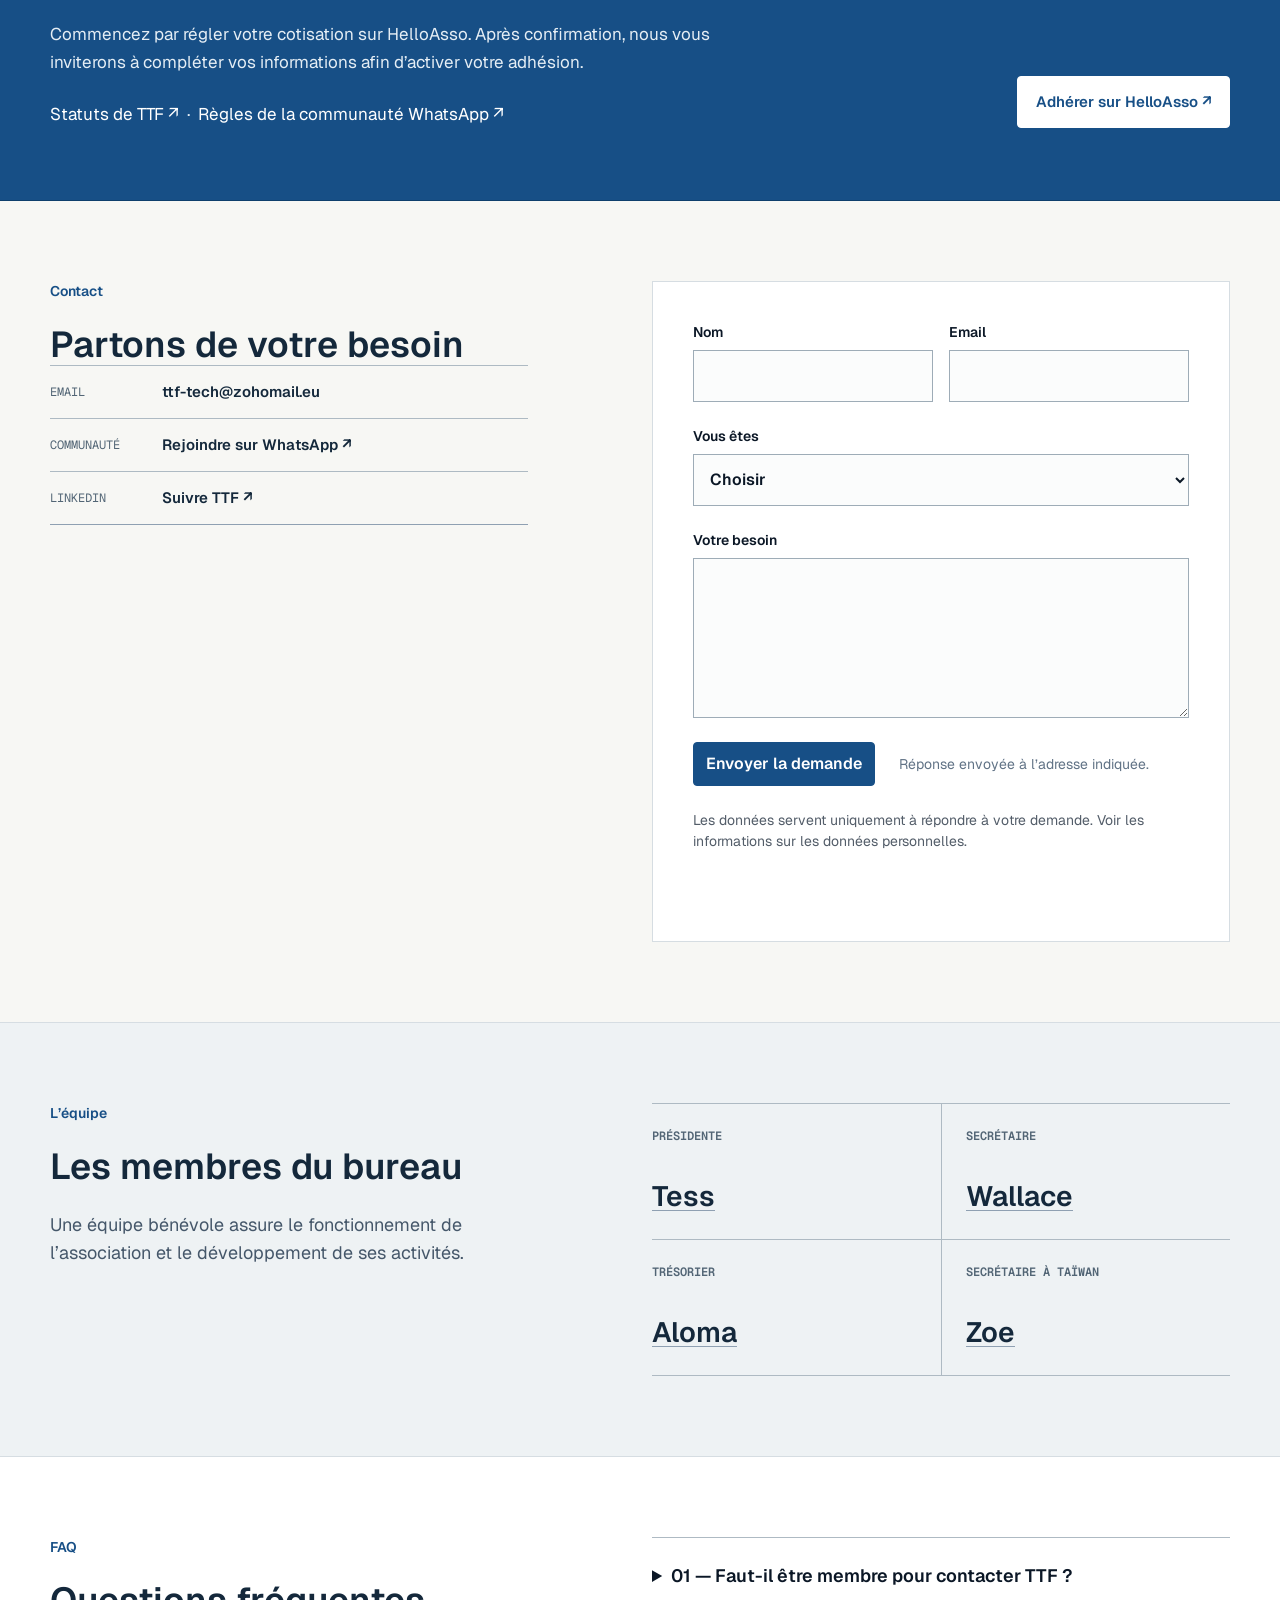
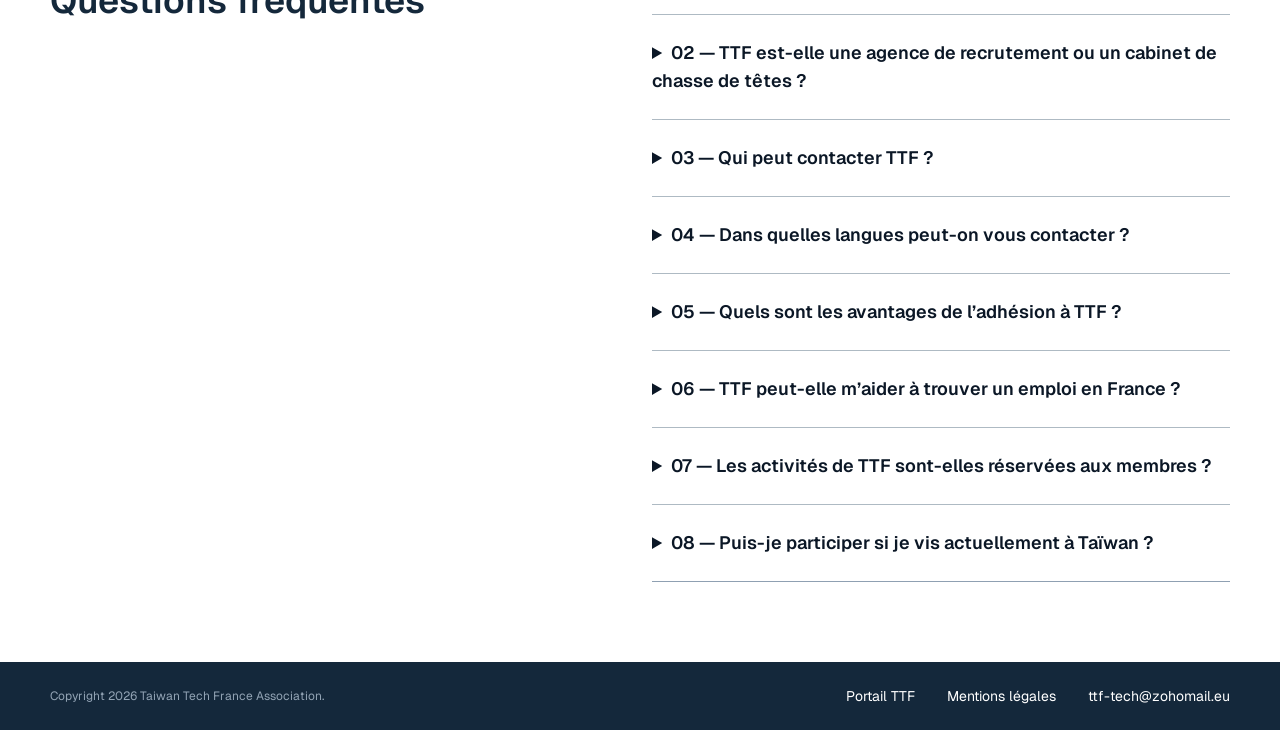
==== commit 2bdefd96: "Update multilingual site content and portal links" ====
--- a/fr.html
+++ b/fr.html
@@ -13,22 +13,22 @@
     <meta name="viewport" content="width=device-width, initial-scale=1.0" />
     <script>document.documentElement.classList.add("js");</script>
     <link rel="icon" href="assets/favicon.ico?v=20260802" type="image/x-icon" />
-    <title>Talents taïwanais en France | Taiwan Tech France Association</title>
+    <title>Taiwan Tech France Association | Relier les talents, créer des opportunités</title>
     <meta
       name="description"
-      content="TTF relie les talents taïwanais et les organisations françaises autour de besoins précis, de retours d’expérience et de coopérations concrètes."
+      content="TTF réunit les talents taïwanais de la tech en France, les professionnels, les entreprises et les institutions au sein d’un réseau d’échanges durable entre la France et Taïwan."
     />
     <meta name="robots" content="index, follow" />
     <link rel="canonical" href="https://ttf-tech.github.io/branding-site/fr.html" />
     <meta property="og:type" content="website" />
     <meta property="og:title" content="Taiwan Tech France Association" />
-    <meta property="og:description" content="Les bonnes personnes, au bon moment, des deux côtés." />
+    <meta property="og:description" content="Relier les talents, créer des opportunités et construire des coopérations durables." />
     <meta property="og:url" content="https://ttf-tech.github.io/branding-site/fr.html" />
     <meta property="og:locale" content="fr_FR" />
     <meta property="og:image" content="https://ttf-tech.github.io/branding-site/assets/logo-mark.png" />
     <meta name="twitter:card" content="summary_large_image" />
     <meta name="twitter:title" content="Taiwan Tech France Association" />
-    <meta name="twitter:description" content="Les bonnes personnes, au bon moment, des deux côtés." />
+    <meta name="twitter:description" content="Relier les talents, créer des opportunités et construire des coopérations durables." />
     <meta name="twitter:image" content="https://ttf-tech.github.io/branding-site/assets/logo-mark.png" />
     <link rel="preconnect" href="https://fonts.googleapis.com" />
     <link rel="preconnect" href="https://fonts.gstatic.com" crossorigin />
@@ -47,9 +47,9 @@
             <img src="assets/logo-en-horizontal.png" alt="Taiwan Tech France Association" />
           </a>
           <nav id="journal-nav" class="journal-nav" aria-label="Navigation principale">
-            <a href="#reseau">Le réseau</a>
-            <a href="#publics-accompagnes">Pour vous</a>
-            <a href="#methode-association">Méthode</a>
+            <a href="#reseau">Notre mission</a>
+            <a href="#publics-accompagnes">Pour qui ?</a>
+            <a href="#methode-association">Notre approche</a>
             <a href="#partenaires">Partenaires</a>
             <a href="#contact">Contact</a>
           </nav>
@@ -66,14 +66,11 @@
         <section id="accueil" class="journal-hero">
           <div class="container journal-hero-grid">
             <div class="journal-hero-copy journal-reveal">
-              <p class="journal-kicker">Réseau professionnel France–Taïwan</p>
-              <h1>Créer des liens professionnels durables entre la France et Taïwan.</h1>
-              <p class="journal-lead">
-                Taiwan Tech France Association accompagne les talents taïwanais et les organisations
-                françaises dans leurs échanges, leurs projets et leur compréhension mutuelle.
-              </p>
-              <a class="journal-primary" href="#contact">Contacter l’association</a>
-              <p class="journal-proof">Au service des talents, entreprises, écoles, institutions et partenaires.</p>
+              <p class="journal-kicker">#RelierLesTalents #CréerDesOpportunités #ConstruireDansLaDurée</p>
+              <h1>Taiwan Tech France Association</h1>
+              <p class="journal-lead">Association française à but non lucratif, TTF réunit les talents taïwanais de la tech en France, les professionnels, les entreprises et les institutions afin de faire vivre un réseau d’échanges technologiques dynamique et durable entre la France et Taïwan.</p>
+              <a class="journal-primary" href="#contact">Rejoindre TTF</a>
+              <p class="journal-proof">Association à but non lucratif régie par la loi française</p>
             </div>
             <div class="journal-hero-visual journal-reveal" aria-label="Symbole de Taiwan Tech France Association">
               <div class="journal-axis"><span>France</span><span>Taïwan</span></div>
@@ -90,28 +87,26 @@
         <section id="reseau" class="journal-manifesto">
           <div class="container">
             <p class="journal-kicker">Notre mission</p>
-            <h2 class="tagline-reveal">Comprendre les besoins de chacun, partager l’expérience du terrain et créer les conditions d’une coopération durable.</h2>
+            <h2 class="tagline-reveal">Nous sommes convaincus que les échanges qui comptent commencent par les bonnes rencontres.</h2>
           </div>
         </section>
 
         <section id="publics-accompagnes" class="journal-pathways">
           <div class="container">
             <div class="journal-section-heading journal-reveal">
-              <p class="journal-kicker">Nos publics</p>
-              <h2>Un accompagnement adapté à chaque situation.</h2>
+              <p class="journal-kicker">Pour qui ?</p>
+              <h2>À qui s’adresse TTF ?</h2>
             </div>
             <div class="journal-pathway-grid">
               <article class="journal-pathway journal-pathway-talent journal-reveal">
-                <p class="journal-pathway-label">Talents taïwanais en France</p>
-                <h3>Comprendre son environnement et construire son réseau.</h3>
-                <p>Nous vous aidons à préciser votre projet, à mieux lire le contexte français et à rencontrer les communautés ou professionnels pertinents.</p>
-                <ul><li>Projet professionnel</li><li>Repères locaux</li><li>Réseau</li></ul>
+                <h3>Talents de la tech</h3>
+                <p>Étudiants, ingénieurs, freelances, entrepreneurs et professionnels de la tech</p>
+                <ul><li>Orientation professionnelle</li><li>Vie de la communauté</li><li>Développement du réseau</li></ul>
               </article>
               <article class="journal-pathway journal-pathway-organisation journal-reveal">
-                <p class="journal-pathway-label">Entreprises, écoles et institutions</p>
-                <h3>Préparer un échange avec l’écosystème taïwanais.</h3>
-                <p>Nous vous aidons à clarifier votre objectif et à identifier les talents, communautés ou partenaires adaptés à votre projet.</p>
-                <ul><li>Besoin</li><li>Talents</li><li>Partenariat</li></ul>
+                <h3>Entreprises et organisations</h3>
+                <p>Entreprises, start-up, universités, organismes de recherche, acteurs publics et institutions</p>
+                <ul><li>Accès aux talents</li><li>Coopérations académiques</li><li>Mises en relation</li></ul>
               </article>
             </div>
           </div>
@@ -120,24 +115,15 @@
         <section id="methode-association" class="journal-process">
           <div class="container">
             <div class="journal-process-title journal-reveal">
-              <p class="journal-kicker">Notre méthode</p>
-              <h2>Partir du besoin pour organiser le bon échange.</h2>
+              <p class="journal-kicker">Notre approche</p>
+              <h2>Comment travaillons-nous ?</h2>
             </div>
             <ol class="journal-process-list">
-              <li class="journal-reveal"><span>01</span><h3>Écouter</h3><p>Nous clarifions votre contexte, votre objectif, vos attentes et votre calendrier.</p></li>
-              <li class="journal-reveal"><span>02</span><h3>Préparer</h3><p>Nous choisissons le membre, l’intervenant ou le format adapté au besoin.</p></li>
-              <li class="journal-reveal"><span>03</span><h3>Relier</h3><p>Nous organisons un échange contextualisé et facilitons la suite lorsqu’elle est utile.</p></li>
+              <li class="journal-reveal"><span>01</span><h3>Écouter</h3><p>Nous commençons par comprendre votre parcours, vos objectifs, vos attentes et votre calendrier.</p></li>
+              <li class="journal-reveal"><span>02</span><h3>Orienter</h3><p>En fonction de votre besoin, nous identifions les membres, les intervenants ou le format les plus pertinents.</p></li>
+              <li class="journal-reveal"><span>03</span><h3>Mettre en relation</h3><p>Nous organisons la rencontre en apportant le contexte utile et facilitons la suite si nécessaire.</p></li>
             </ol>
-          </div>
-        </section>
-
-        <section class="journal-resources">
-          <div class="container journal-resources-grid">
-            <div class="journal-section-heading journal-reveal"><p class="journal-kicker">Références</p><h2>Le cadre est public.</h2><p>Nos documents définissent le fonctionnement de l’association et de sa communauté.</p></div>
-            <div class="journal-document-list journal-reveal">
-              <a href="assets/TTF%20French%20Final%20Version.pdf" target="_blank" rel="noopener" type="application/pdf"><span>Statuts de l’association</span><strong>PDF ↗</strong></a>
-              <a href="assets/TTF%20Whtasapp%20French%20version.pdf" target="_blank" rel="noopener" type="application/pdf"><span>Règles du groupe WhatsApp</span><strong>PDF ↗</strong></a>
-            </div>
+            <a class="journal-process-action journal-reveal" href="#contact">En savoir plus →</a>
           </div>
         </section>
 
@@ -186,9 +172,9 @@
                   </a>
                 </li>
                 <li class="journal-partner-card">
-                  <a class="journal-partner-link" href="https://www.roc-taiwan.org/frprv/index.html" target="_blank" rel="noopener noreferrer" aria-label="Visiter le site officiel du Bureau de Représentation de Taipei en France, Bureau d'Aix-en-Provence">
-                    <span class="journal-partner-mark"><img class="journal-partner-logo journal-partner-logo--square" src="assets/partners/taiwan-en-provence-logo.jpeg" alt="Logo Bureau de Représentation de Taipei en France, Bureau d'Aix-en-Provence" loading="lazy" decoding="async" /></span>
-                    <span class="journal-partner-footer"><span class="journal-partner-name">Taiwan en Provence</span><span class="journal-partner-arrow" aria-hidden="true">↗</span></span>
+                  <a class="journal-partner-link" href="https://www.roc-taiwan.org/frprv/" target="_blank" rel="noopener noreferrer" aria-label="Visiter le site officiel du Bureau de représentation de Taipei à Aix-en-Provence">
+                    <span class="journal-partner-mark"><span class="journal-partner-wordmark">Bureau de Taipei<br />à Aix-en-Provence</span></span>
+                    <span class="journal-partner-footer"><span class="journal-partner-name">Bureau de représentation de Taipei à Aix-en-Provence</span><span class="journal-partner-arrow" aria-hidden="true">↗</span></span>
                   </a>
                 </li>
               </ul>
@@ -198,12 +184,13 @@
         </section>
 
         <span class="journal-membership-marker" aria-hidden="true"></span>
-        <section class="journal-membership">
+        <section id="membership" class="journal-membership">
           <div class="container journal-membership-grid">
             <div class="journal-reveal journal-membership-copy">
               <p class="journal-kicker">Adhésion</p>
-              <h2>Devenir membre de TTF.</h2>
-              <p>Réglez votre cotisation sur HelloAsso. Après confirmation, vous recevrez une invitation pour compléter votre profil membre.</p>
+              <h2>Adhérer à TTF</h2>
+              <p>Commencez par régler votre cotisation sur HelloAsso. Après confirmation, nous vous inviterons à compléter vos informations afin d’activer votre adhésion.</p>
+              <p class="journal-membership-documents"><a href="assets/TTF%20French%20Final%20Version.pdf" target="_blank" rel="noopener" type="application/pdf">Statuts de TTF ↗</a><span aria-hidden="true">·</span><a href="assets/TTF%20Whtasapp%20French%20version.pdf" target="_blank" rel="noopener" type="application/pdf">Règles de la communauté WhatsApp ↗</a></p>
             </div>
             <a class="journal-membership-action journal-reveal" href="https://www.helloasso.com/beta/associations/taiwan-tech-france-association/adhesions/adhesion-officielle-taiwan-tech-france-association" target="_blank" rel="noopener">Adhérer sur HelloAsso ↗</a>
           </div>
@@ -212,12 +199,12 @@
         <section id="contact" class="journal-contact">
           <div class="container journal-contact-grid">
             <div class="journal-contact-copy journal-reveal">
-              <p class="journal-kicker">Premier échange</p>
-              <h2>Présentez votre projet ou votre besoin.</h2>
-              <p>Décrivez votre situation en quelques lignes. L’association vous répondra avec une question précise, une ressource ou un premier contact adapté.</p>
+              <p class="journal-kicker">Contact</p>
+              <h2>Partons de votre besoin</h2>
               <div class="journal-contact-channels" aria-label="Moyens de contact">
                 <a href="mailto:ttf-tech@zohomail.eu"><span>Email</span><strong>ttf-tech@zohomail.eu</strong></a>
                 <a href="https://chat.whatsapp.com/KHbrXiHLP9D5GdN6rgqlxy" target="_blank" rel="noopener"><span>Communauté</span><strong>Rejoindre sur WhatsApp ↗</strong></a>
+                <a href="https://www.linkedin.com/company/taiwan-tech-france-association/" target="_blank" rel="noopener noreferrer"><span>LinkedIn</span><strong>Suivre TTF ↗</strong></a>
               </div>
             </div>
             <form class="journal-form" action="https://formspree.io/f/meeyyoko" method="POST">
@@ -239,27 +226,31 @@
         <section class="journal-bureau">
           <div class="container journal-bureau-grid">
             <div class="journal-section-heading journal-reveal">
-              <p class="journal-kicker">Gouvernance</p>
-              <h2>Le bureau de l’association.</h2>
-              <p>Une équipe bénévole assure le fonctionnement et le suivi des activités.</p>
+              <p class="journal-kicker">L’équipe</p>
+              <h2>Les membres du bureau</h2>
+              <p>Une équipe bénévole assure le fonctionnement de l’association et le développement de ses activités.</p>
             </div>
             <dl class="journal-bureau-list journal-reveal">
-              <div><dt>Présidence</dt><dd><a href="https://www.linkedin.com/in/yating-h-a9b1a221/" target="_blank" rel="noopener noreferrer">Tess</a></dd></div>
-              <div><dt>Secrétariat</dt><dd><a href="https://www.linkedin.com/in/wallace-lin-7704039b/?locale=en" target="_blank" rel="noopener noreferrer">Wallace</a></dd></div>
-              <div><dt>Trésorerie</dt><dd><a href="https://www.linkedin.com/in/hsucheng-huang/" target="_blank" rel="noopener noreferrer">Aloma</a></dd></div>
-              <div><dt>Secrétariat à Taïwan</dt><dd><a href="https://www.linkedin.com/in/wanchi-zoe-tsai/" target="_blank" rel="noopener noreferrer">Zoe</a></dd></div>
+              <div><dt>Présidente</dt><dd><a href="https://www.linkedin.com/in/yating-h-a9b1a221/" target="_blank" rel="noopener noreferrer">Tess</a></dd></div>
+              <div><dt>Secrétaire</dt><dd><a href="https://www.linkedin.com/in/wallace-lin-7704039b/?locale=en" target="_blank" rel="noopener noreferrer">Wallace</a></dd></div>
+              <div><dt>Trésorier</dt><dd><a href="https://www.linkedin.com/in/hsucheng-huang/" target="_blank" rel="noopener noreferrer">Aloma</a></dd></div>
+              <div><dt>Secrétaire à Taïwan</dt><dd><a href="https://www.linkedin.com/in/wanchi-zoe-tsai/" target="_blank" rel="noopener noreferrer">Zoe</a></dd></div>
             </dl>
           </div>
         </section>
 
         <section class="journal-faq">
           <div class="container journal-faq-grid">
-            <div class="journal-section-heading"><p class="journal-kicker">Questions fréquentes</p><h2>Avant d’écrire.</h2></div>
+            <div class="journal-section-heading"><p class="journal-kicker">FAQ</p><h2>Questions fréquentes</h2></div>
             <div>
-              <details><summary>Faut-il être membre pour contacter TTF ?</summary><p>Non. Présentez votre besoin et nous vous indiquerons la suite la plus adaptée.</p></details>
-              <details><summary>TTF est-elle une agence de recrutement ?</summary><p>Non. L’association facilite l’orientation, les échanges et les premières introductions.</p></details>
-              <details><summary>Quels profils peuvent écrire ?</summary><p>Étudiants, diplômés, professionnels, entreprises, écoles, institutions et partenaires peuvent nous contacter.</p></details>
-              <details><summary>Dans quelle langue peut-on échanger ?</summary><p>Vous pouvez nous écrire en français, en chinois traditionnel ou en anglais.</p></details>
+              <details><summary>01 — Faut-il être membre pour contacter TTF ?</summary><p>Non. Que vous soyez membre ou non, vous pouvez nous présenter votre besoin. Nous vous aiderons à identifier la piste ou la ressource la plus adaptée.</p></details>
+              <details><summary>02 — TTF est-elle une agence de recrutement ou un cabinet de chasse de têtes ?</summary><p>Non. TTF est une association à but non lucratif. Elle favorise le partage d’expérience, la circulation des ressources et les premières mises en relation afin de créer des liens professionnels pertinents entre talents et organisations.</p></details>
+              <details><summary>03 — Qui peut contacter TTF ?</summary><p>Étudiants, jeunes diplômés, professionnels de la tech, entreprises, établissements d’enseignement, organismes de recherche et partenaires sont tous les bienvenus.</p></details>
+              <details><summary>04 — Dans quelles langues peut-on vous contacter ?</summary><p>Vous pouvez nous écrire en français, en chinois traditionnel ou en anglais. Nous vous répondrons dans la langue la plus adaptée à la situation.</p></details>
+              <details><summary>05 — Quels sont les avantages de l’adhésion à TTF ?</summary><p>Les membres peuvent participer aux activités de l’association, rencontrer des professionnels de différents secteurs et développer leur réseau en France comme à Taïwan grâce à la communauté TTF.</p></details>
+              <details><summary>06 — TTF peut-elle m’aider à trouver un emploi en France ?</summary><p>TTF ne propose ni placement ni garantie d’embauche. En revanche, les retours d’expérience, les échanges au sein de la communauté et certaines mises en relation peuvent vous aider à mieux comprendre le marché du travail et l’écosystème tech en France.</p></details>
+              <details><summary>07 — Les activités de TTF sont-elles réservées aux membres ?</summary><p>Cela dépend de l’événement. Certaines activités sont ouvertes à tous ; d’autres peuvent être réservées aux membres ou leur donner un accès prioritaire. Les conditions sont précisées dans chaque annonce.</p></details>
+              <details><summary>08 — Puis-je participer si je vis actuellement à Taïwan ?</summary><p>Oui. TTF développe les liens professionnels entre la France et Taïwan. Vous pouvez donc nous contacter que vous soyez actuellement en France ou à Taïwan.</p></details>
             </div>
           </div>
         </section>
@@ -269,6 +260,7 @@
         <div class="container journal-footer-row">
           <p class="journal-copyright">Copyright <span data-current-year></span> Taiwan Tech France Association.</p>
           <nav class="journal-footer-links" aria-label="Liens de pied de page">
+            <a href="https://ttf-tech.github.io/" target="_blank" rel="noopener noreferrer">Portail TTF</a>
             <a href="mentions-legales.html">Mentions légales</a>
           <a href="mailto:ttf-tech@zohomail.eu">ttf-tech@zohomail.eu</a>
           </nav>
--- a/styles.css
+++ b/styles.css
@@ -3159,6 +3159,30 @@
   color: var(--institution-muted);
 }
 
+html[data-theme="new"] .journal-process-action {
+  display: inline-flex;
+  align-items: center;
+  min-height: 44px;
+  margin-top: 32px;
+  border-bottom: 1px solid currentColor;
+  color: var(--institution-blue);
+  font-size: 0.9375rem;
+  line-height: 1.25rem;
+  font-weight: 600;
+  text-decoration: none;
+  transition: color 180ms ease, transform 180ms ease;
+}
+
+html[data-theme="new"] .journal-process-action:hover {
+  color: var(--institution-red);
+  transform: translateX(4px);
+}
+
+html[data-theme="new"] .journal-process-action:focus-visible {
+  outline: 3px solid var(--institution-gold);
+  outline-offset: 4px;
+}
+
 html[data-theme="new"] .journal-resources {
   border-bottom: 1px solid var(--institution-line);
   background: #ffffff;
@@ -3489,6 +3513,24 @@
   color: #e5eef5;
   font-size: 1.0625rem;
   line-height: 1.75rem;
+}
+
+html[data-theme="new"] .journal-membership .journal-membership-documents {
+  display: flex;
+  flex-wrap: wrap;
+  gap: 4px 8px;
+  margin-top: 16px;
+  font-size: 0.875rem;
+  line-height: 1.5rem;
+}
+
+html[data-theme="new"] .journal-membership-documents a {
+  color: #ffffff;
+  text-underline-offset: 0.2em;
+}
+
+html[data-theme="new"] .journal-membership-documents a:hover {
+  color: #e2c18c;
 }
 
 html[data-theme="new"] .journal-membership-action {
@@ -4027,6 +4069,14 @@
   max-height: 88px;
 }
 
+html[data-theme="new"] .journal-partner-wordmark {
+  color: var(--institution-blue);
+  font-size: 1.125rem;
+  line-height: 1.5rem;
+  font-weight: 600;
+  text-align: center;
+}
+
 html[data-theme="new"] .journal-partner-footer {
   display: flex;
   align-items: center;
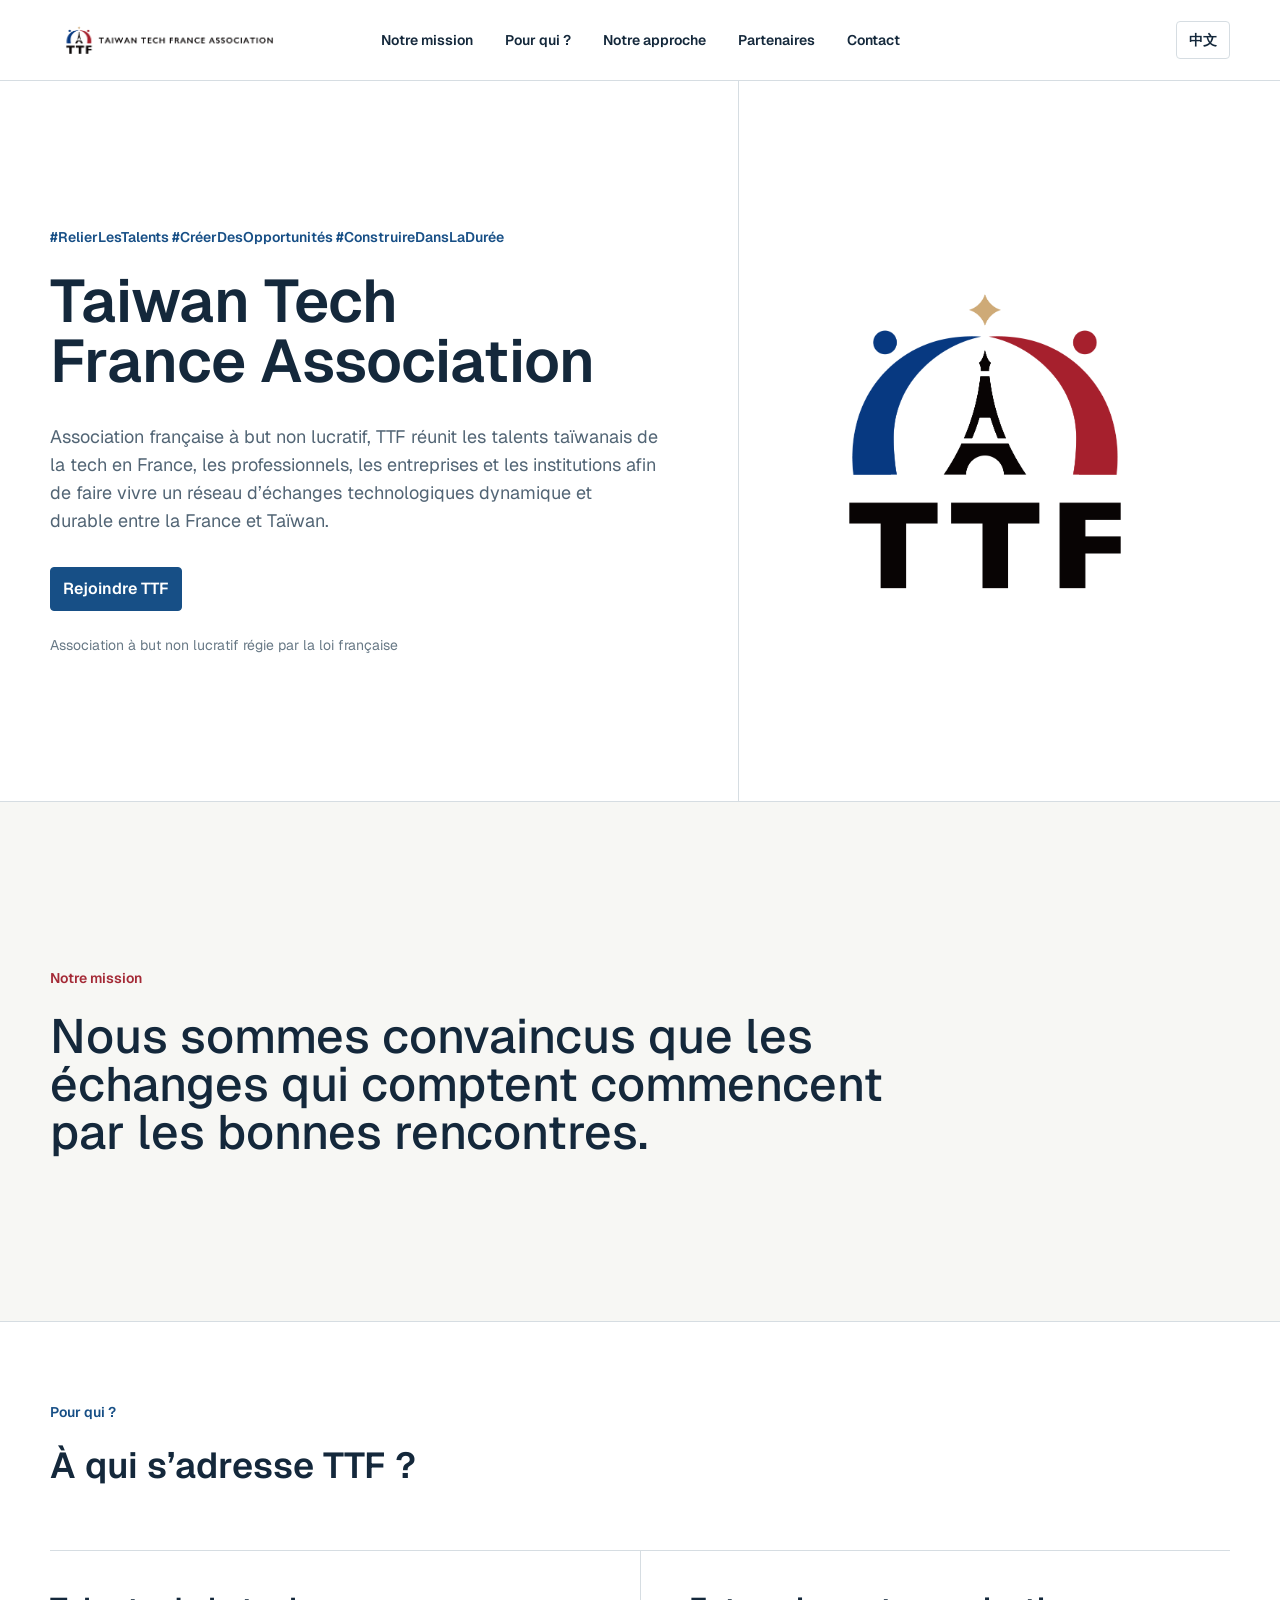
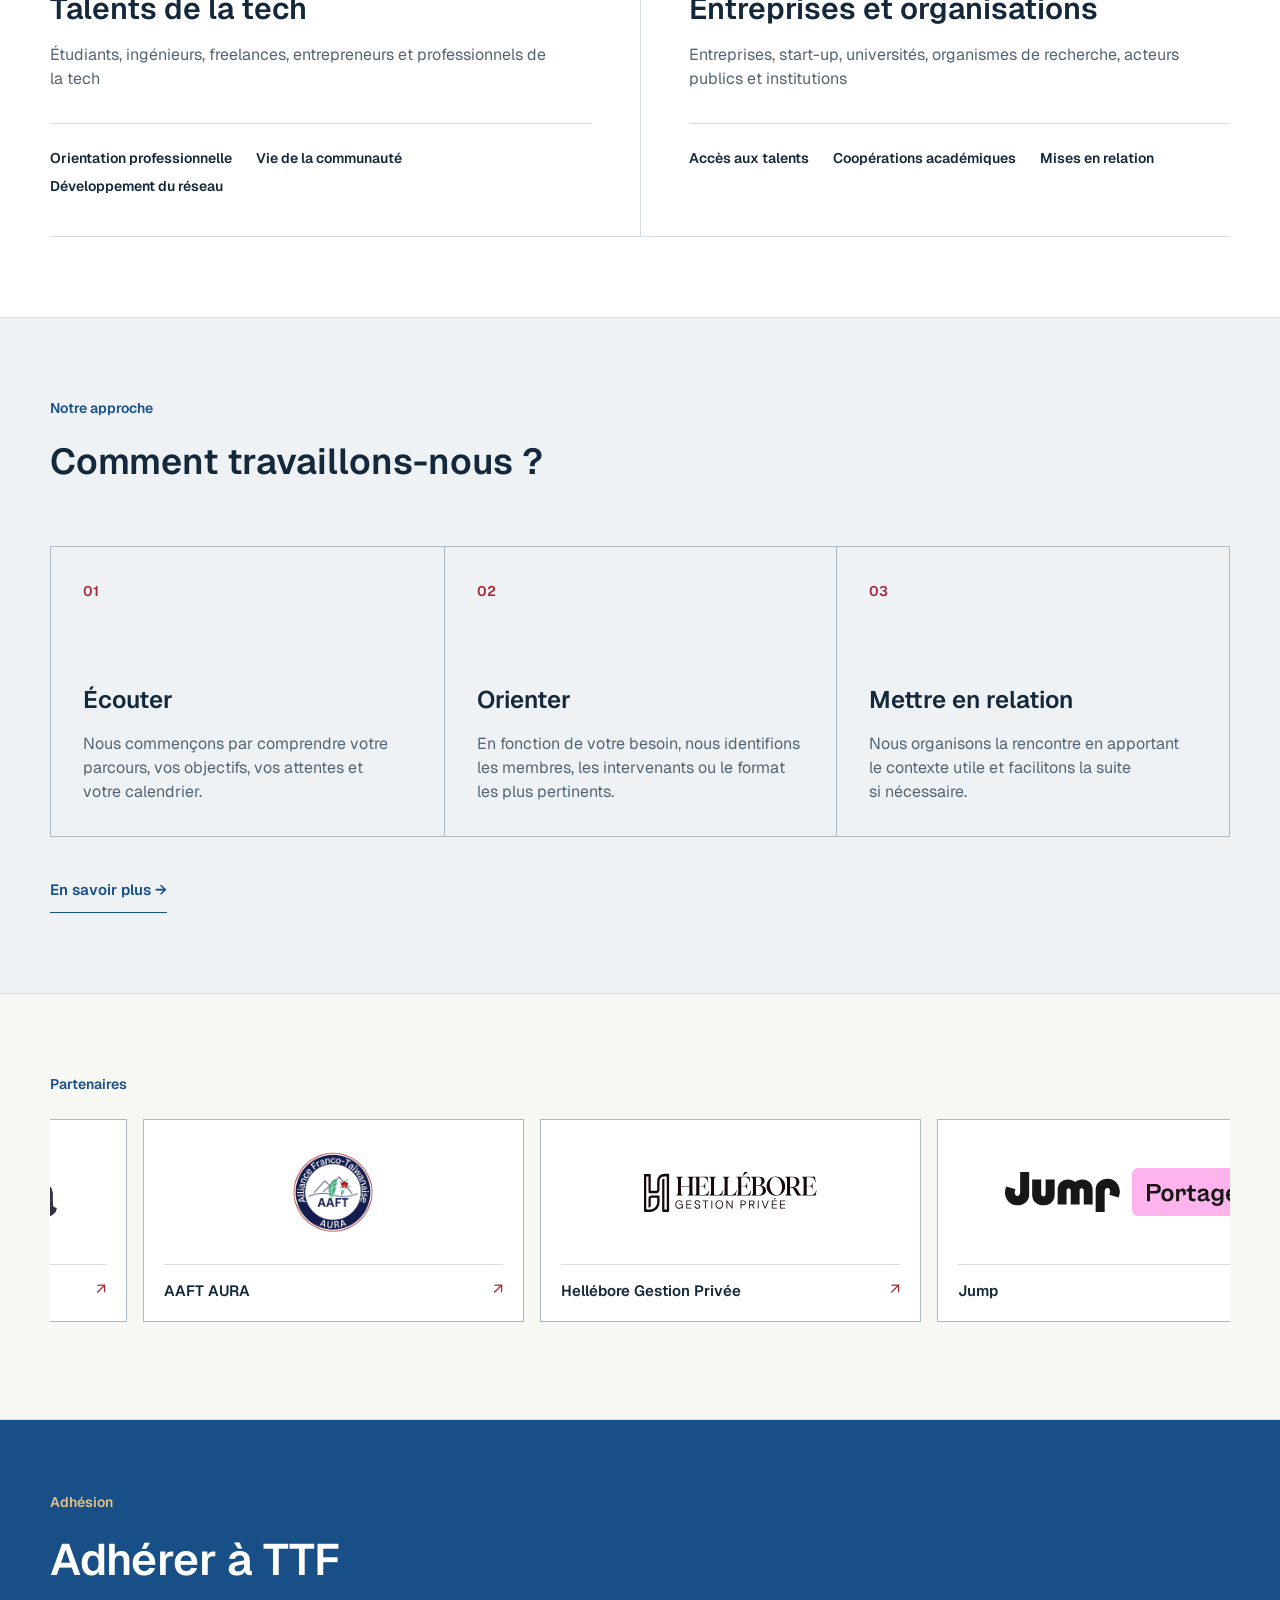
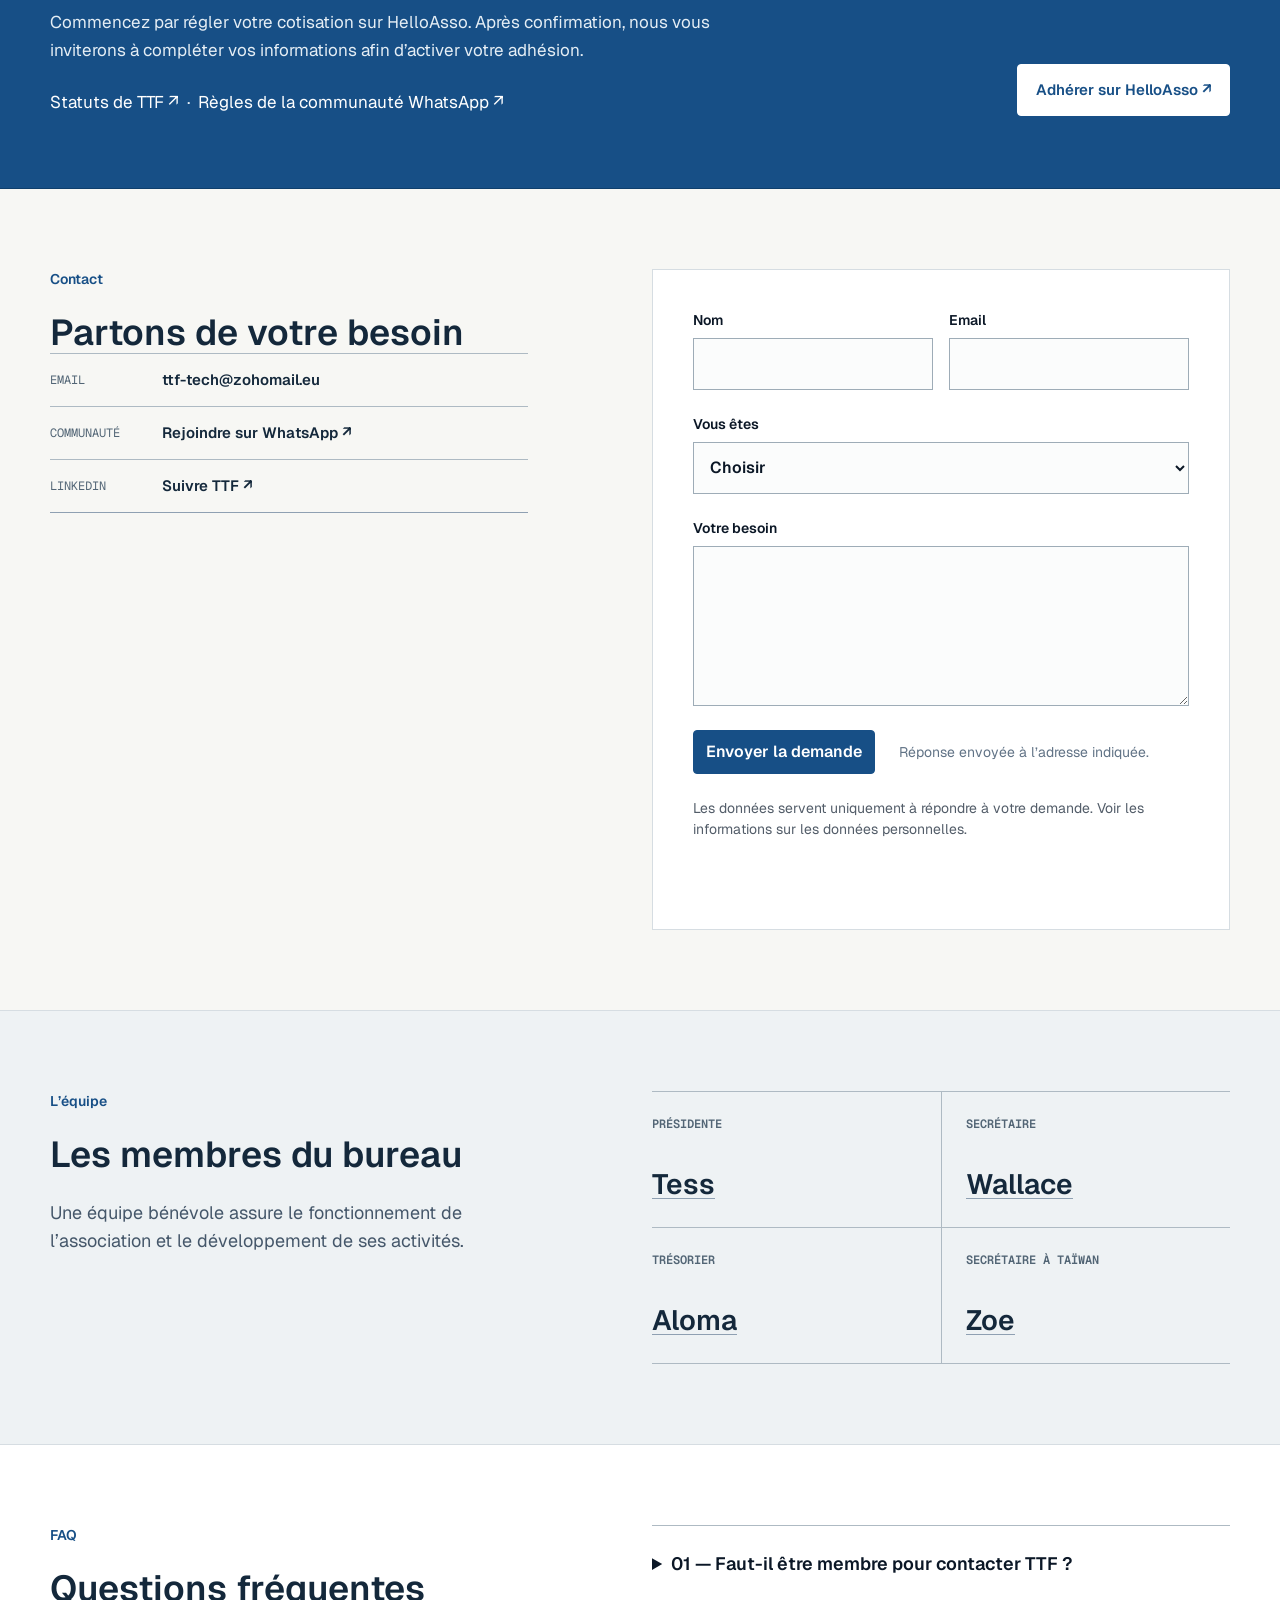
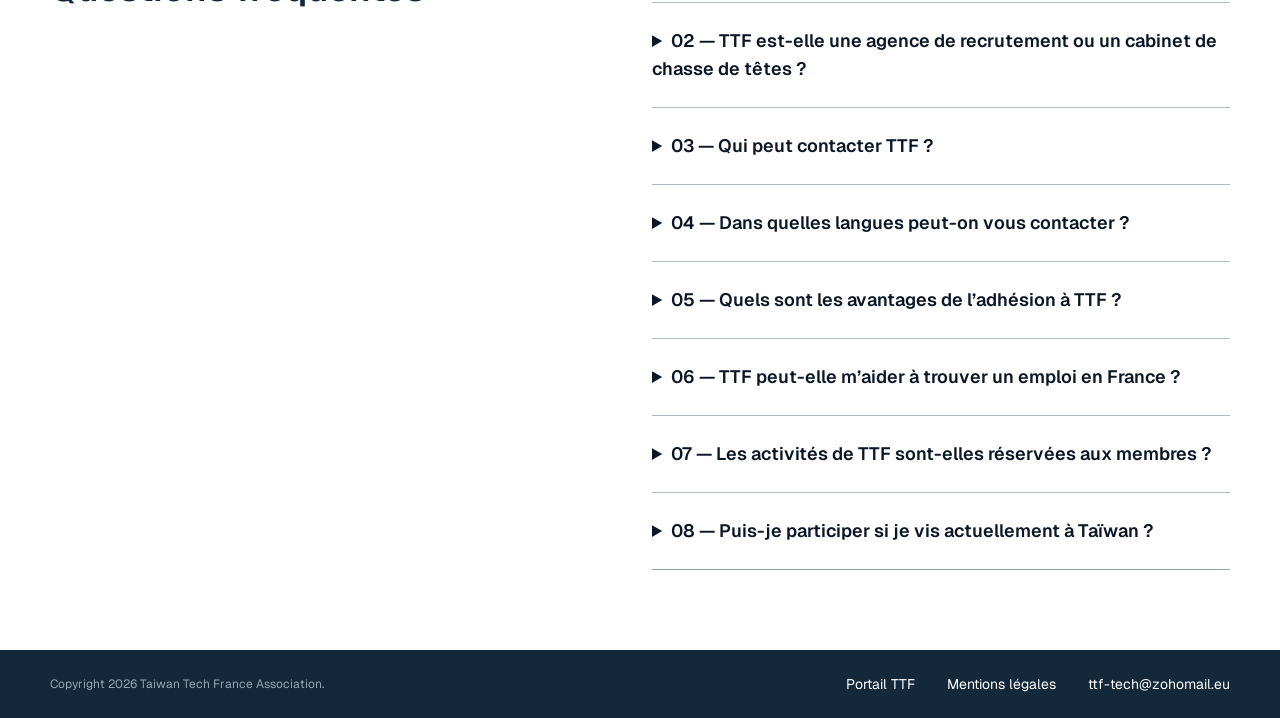
==== commit 3d87015d: "Merge remote-tracking branch 'ttf-tech/main' # Conflicts: #	fr.html #	index.html #	zh.html" ====
--- a/fr.html
+++ b/fr.html
@@ -172,9 +172,9 @@
                   </a>
                 </li>
                 <li class="journal-partner-card">
-                  <a class="journal-partner-link" href="https://www.roc-taiwan.org/frprv/" target="_blank" rel="noopener noreferrer" aria-label="Visiter le site officiel du Bureau de représentation de Taipei à Aix-en-Provence">
-                    <span class="journal-partner-mark"><span class="journal-partner-wordmark">Bureau de Taipei<br />à Aix-en-Provence</span></span>
-                    <span class="journal-partner-footer"><span class="journal-partner-name">Bureau de représentation de Taipei à Aix-en-Provence</span><span class="journal-partner-arrow" aria-hidden="true">↗</span></span>
+                  <a class="journal-partner-link" href="https://www.roc-taiwan.org/frprv/index.html" target="_blank" rel="noopener noreferrer" aria-label="Visiter le site officiel du Bureau de Représentation de Taipei en France, Bureau d'Aix-en-Provence">
+                    <span class="journal-partner-mark"><img class="journal-partner-logo journal-partner-logo--square" src="assets/partners/taiwan-en-provence-logo.jpeg" alt="Logo Bureau de Représentation de Taipei en France, Bureau d'Aix-en-Provence" loading="lazy" decoding="async" /></span>
+                    <span class="journal-partner-footer"><span class="journal-partner-name">Bureau de Taipei à Aix-en-Provence</span><span class="journal-partner-arrow" aria-hidden="true">↗</span></span>
                   </a>
                 </li>
               </ul>
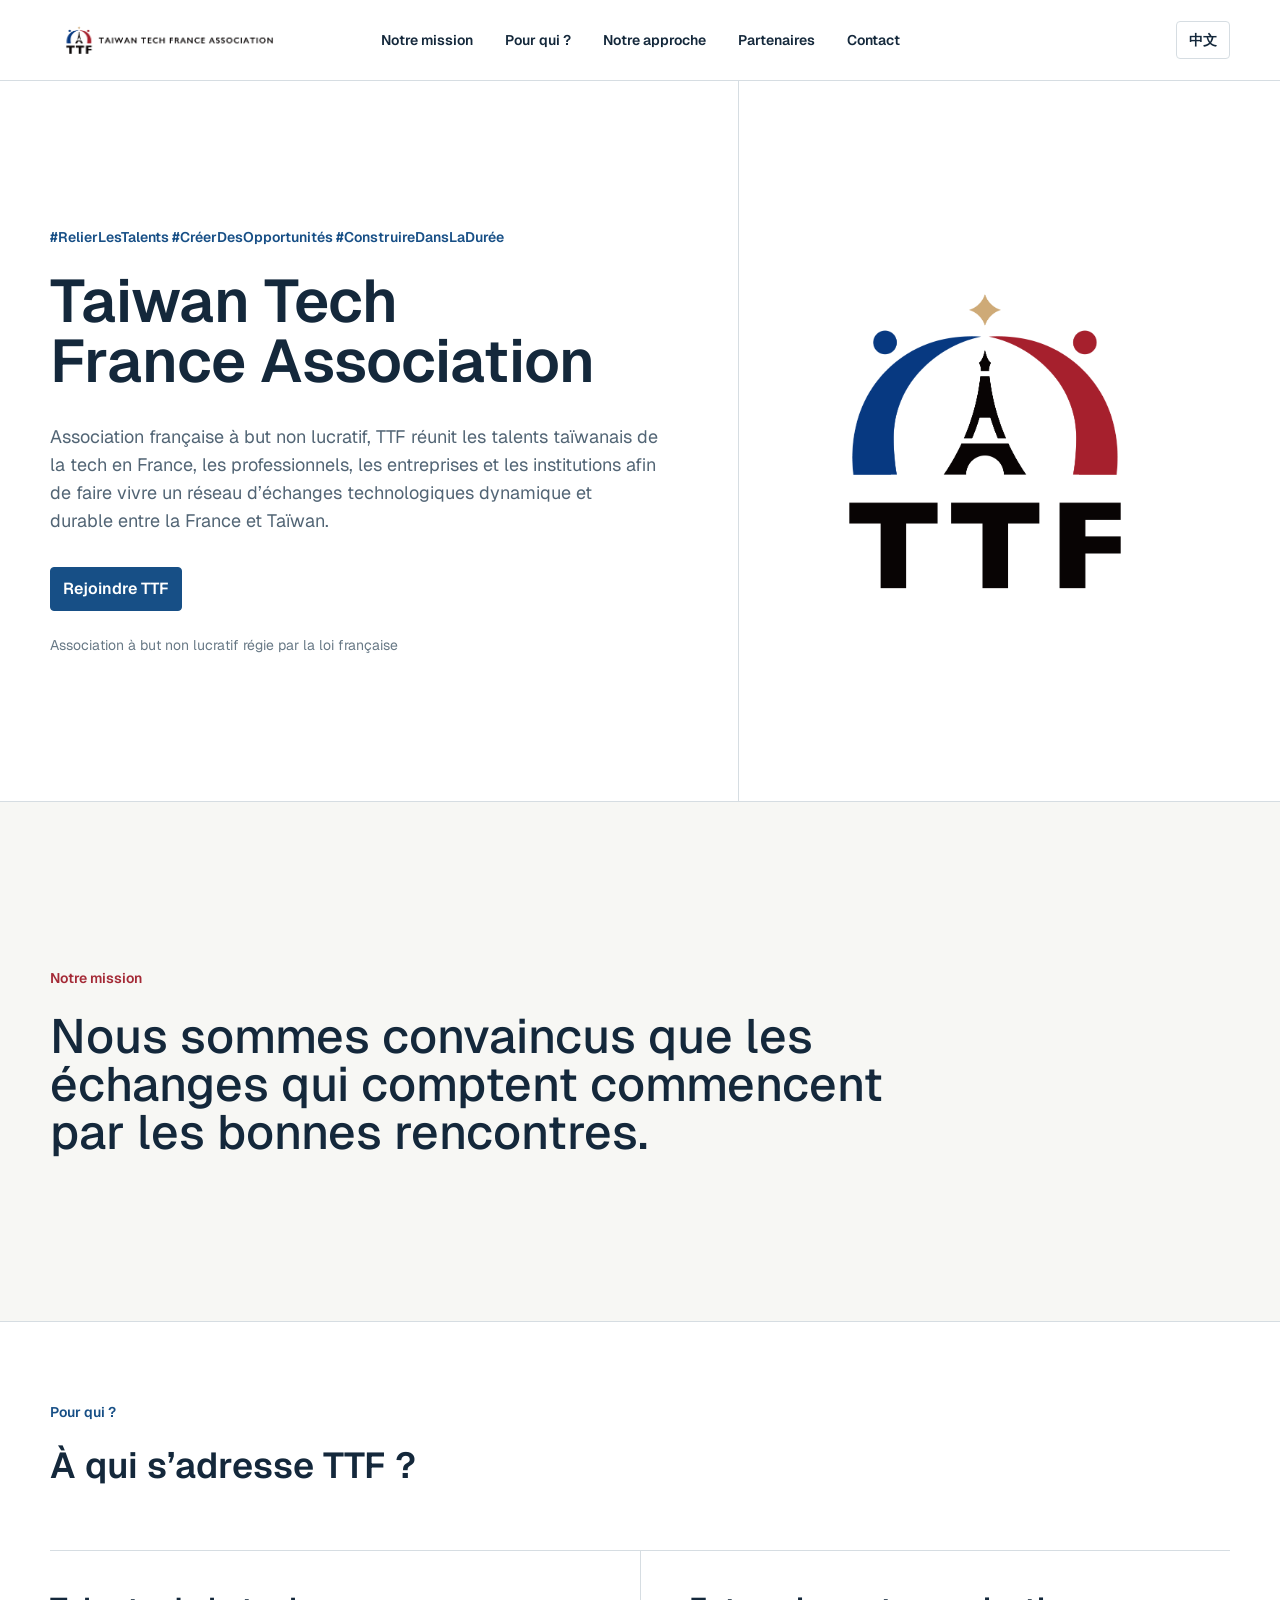
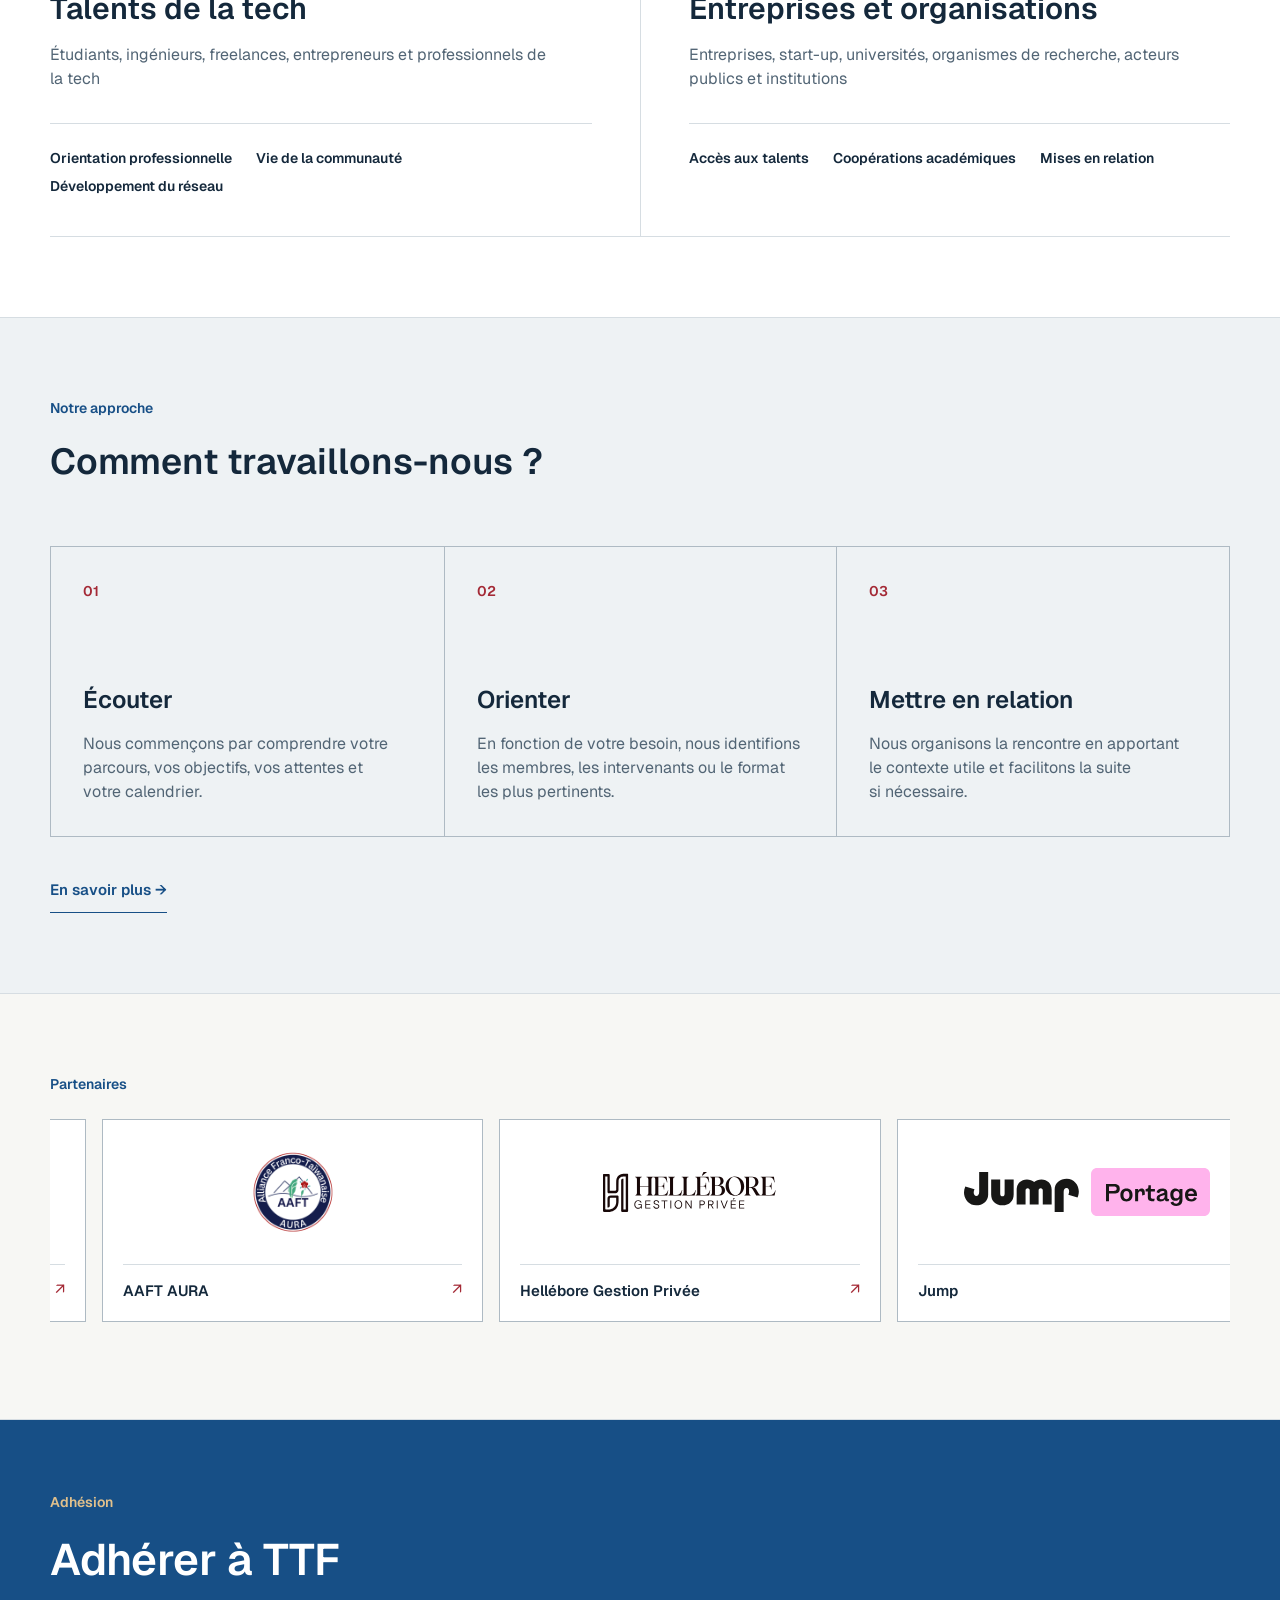
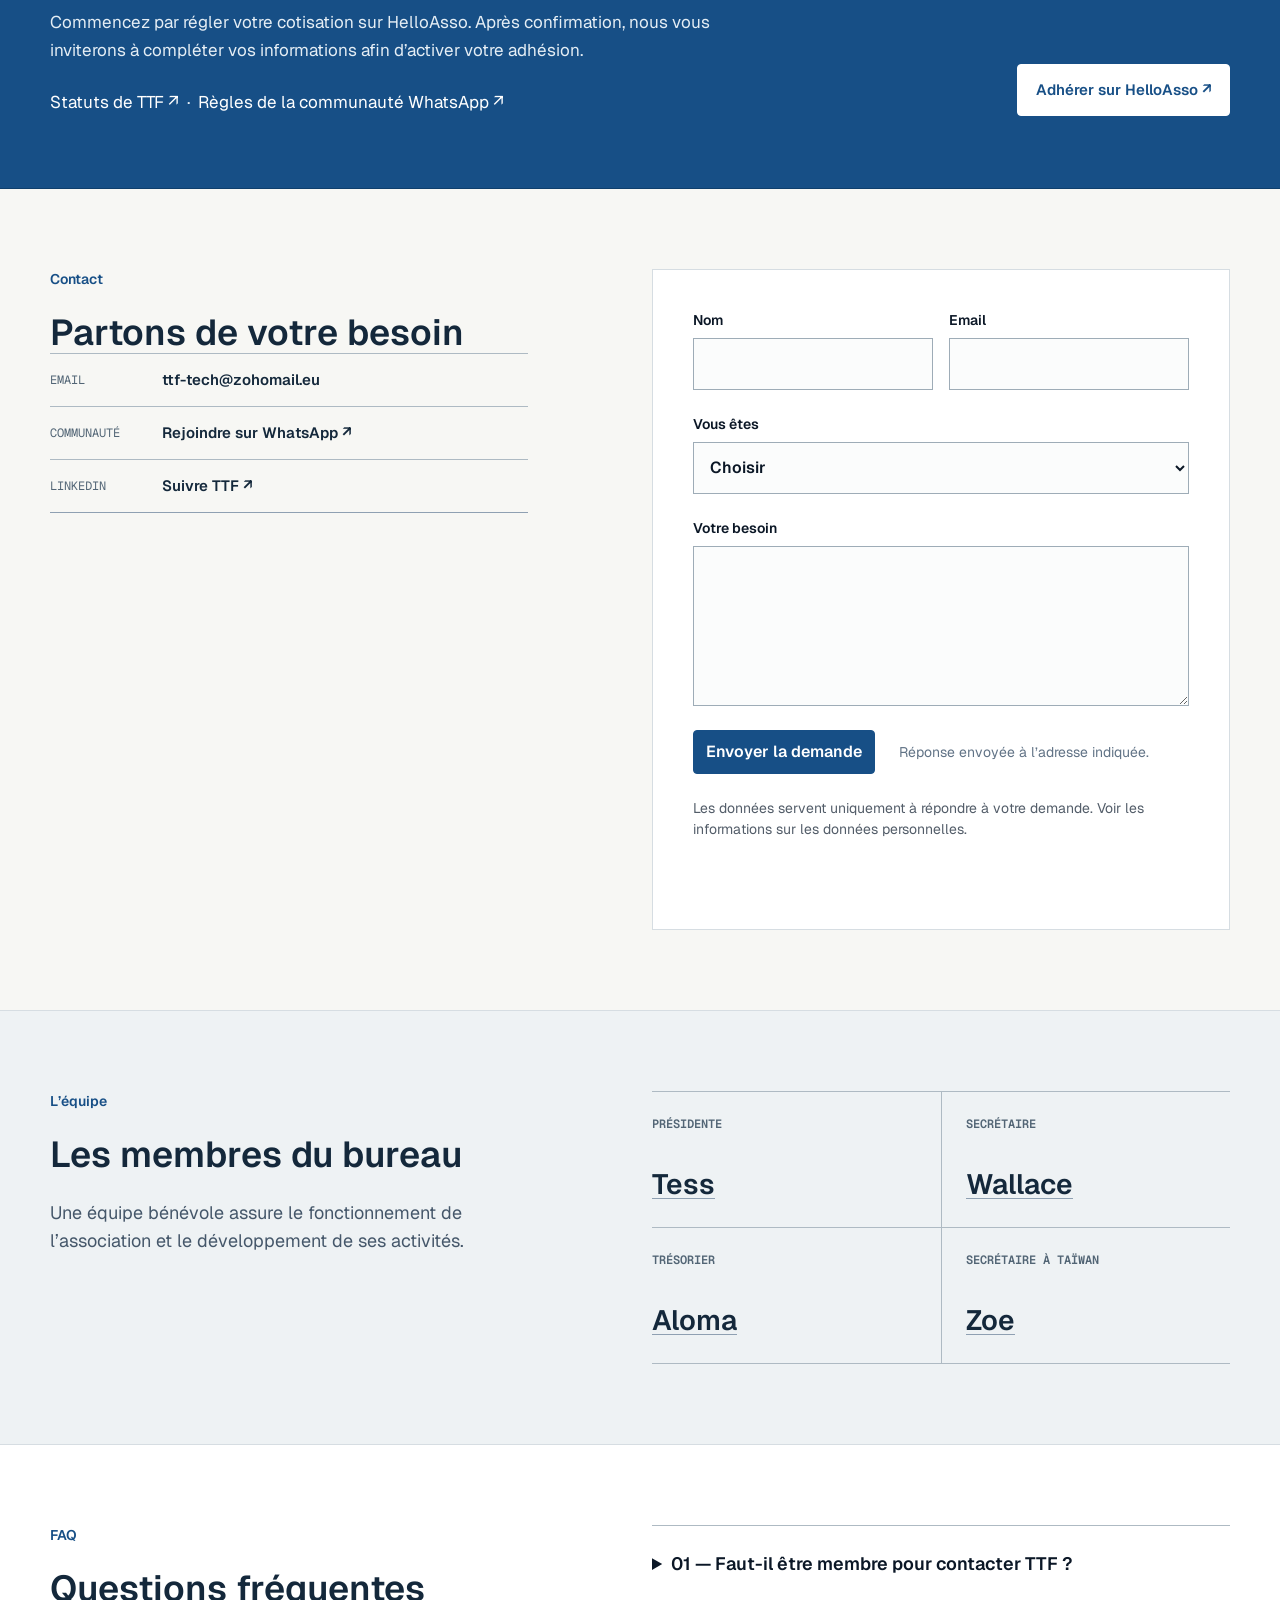
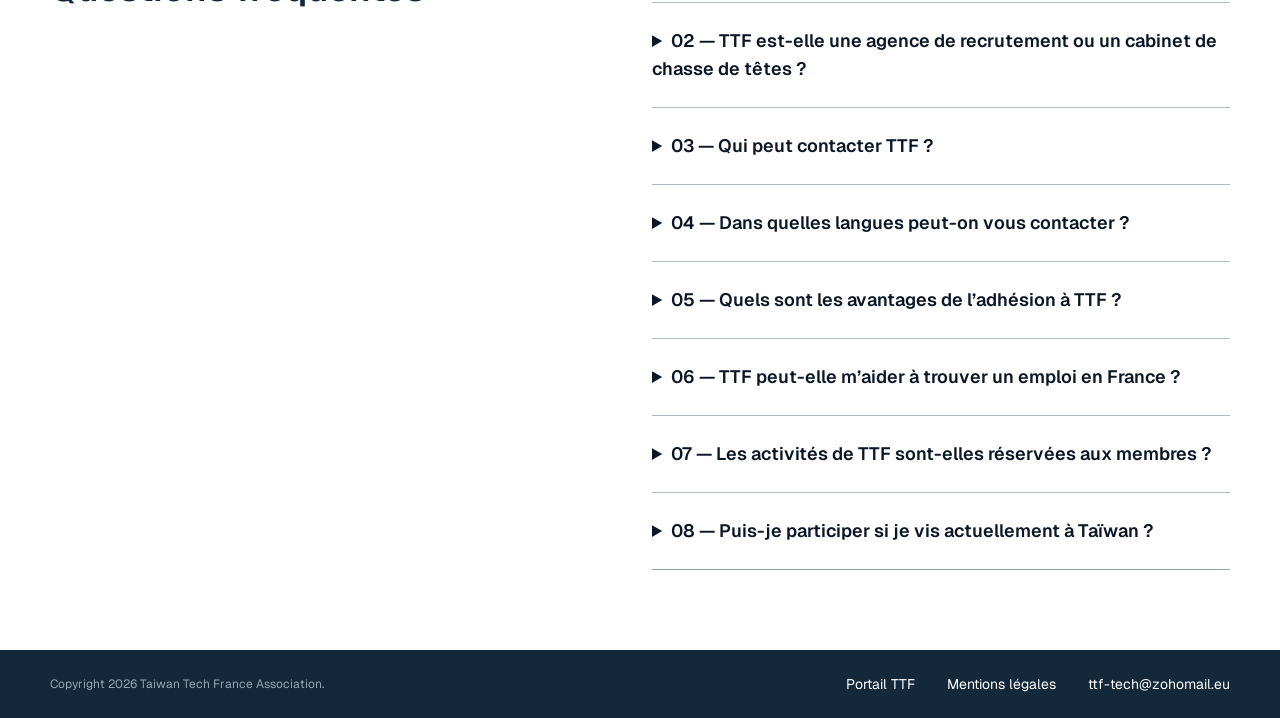
==== commit f1993a9b: "Add Slasify to partner listings" ====
--- a/fr.html
+++ b/fr.html
@@ -166,6 +166,12 @@
                   </a>
                 </li>
                 <li class="journal-partner-card">
+                  <a class="journal-partner-link" href="https://slasify.com/" target="_blank" rel="noopener noreferrer" aria-label="Visiter le site officiel de Slasify">
+                    <span class="journal-partner-mark"><img class="journal-partner-logo" src="assets/partners/Slasify_Logo_Black.png" alt="Logo Slasify" loading="lazy" decoding="async" /></span>
+                    <span class="journal-partner-footer"><span class="journal-partner-name">Slasify</span><span class="journal-partner-arrow" aria-hidden="true">↗</span></span>
+                  </a>
+                </li>
+                <li class="journal-partner-card">
                   <a class="journal-partner-link" href="https://www.ubune.network/" target="_blank" rel="noopener noreferrer" aria-label="Visiter le site officiel de ubune network">
                     <span class="journal-partner-mark"><img class="journal-partner-logo journal-partner-logo--square" src="assets/partners/ubune-logo.svg" alt="Logo ubune network" loading="lazy" decoding="async" /></span>
                     <span class="journal-partner-footer"><span class="journal-partner-name">ubune network</span><span class="journal-partner-arrow" aria-hidden="true">↗</span></span>
